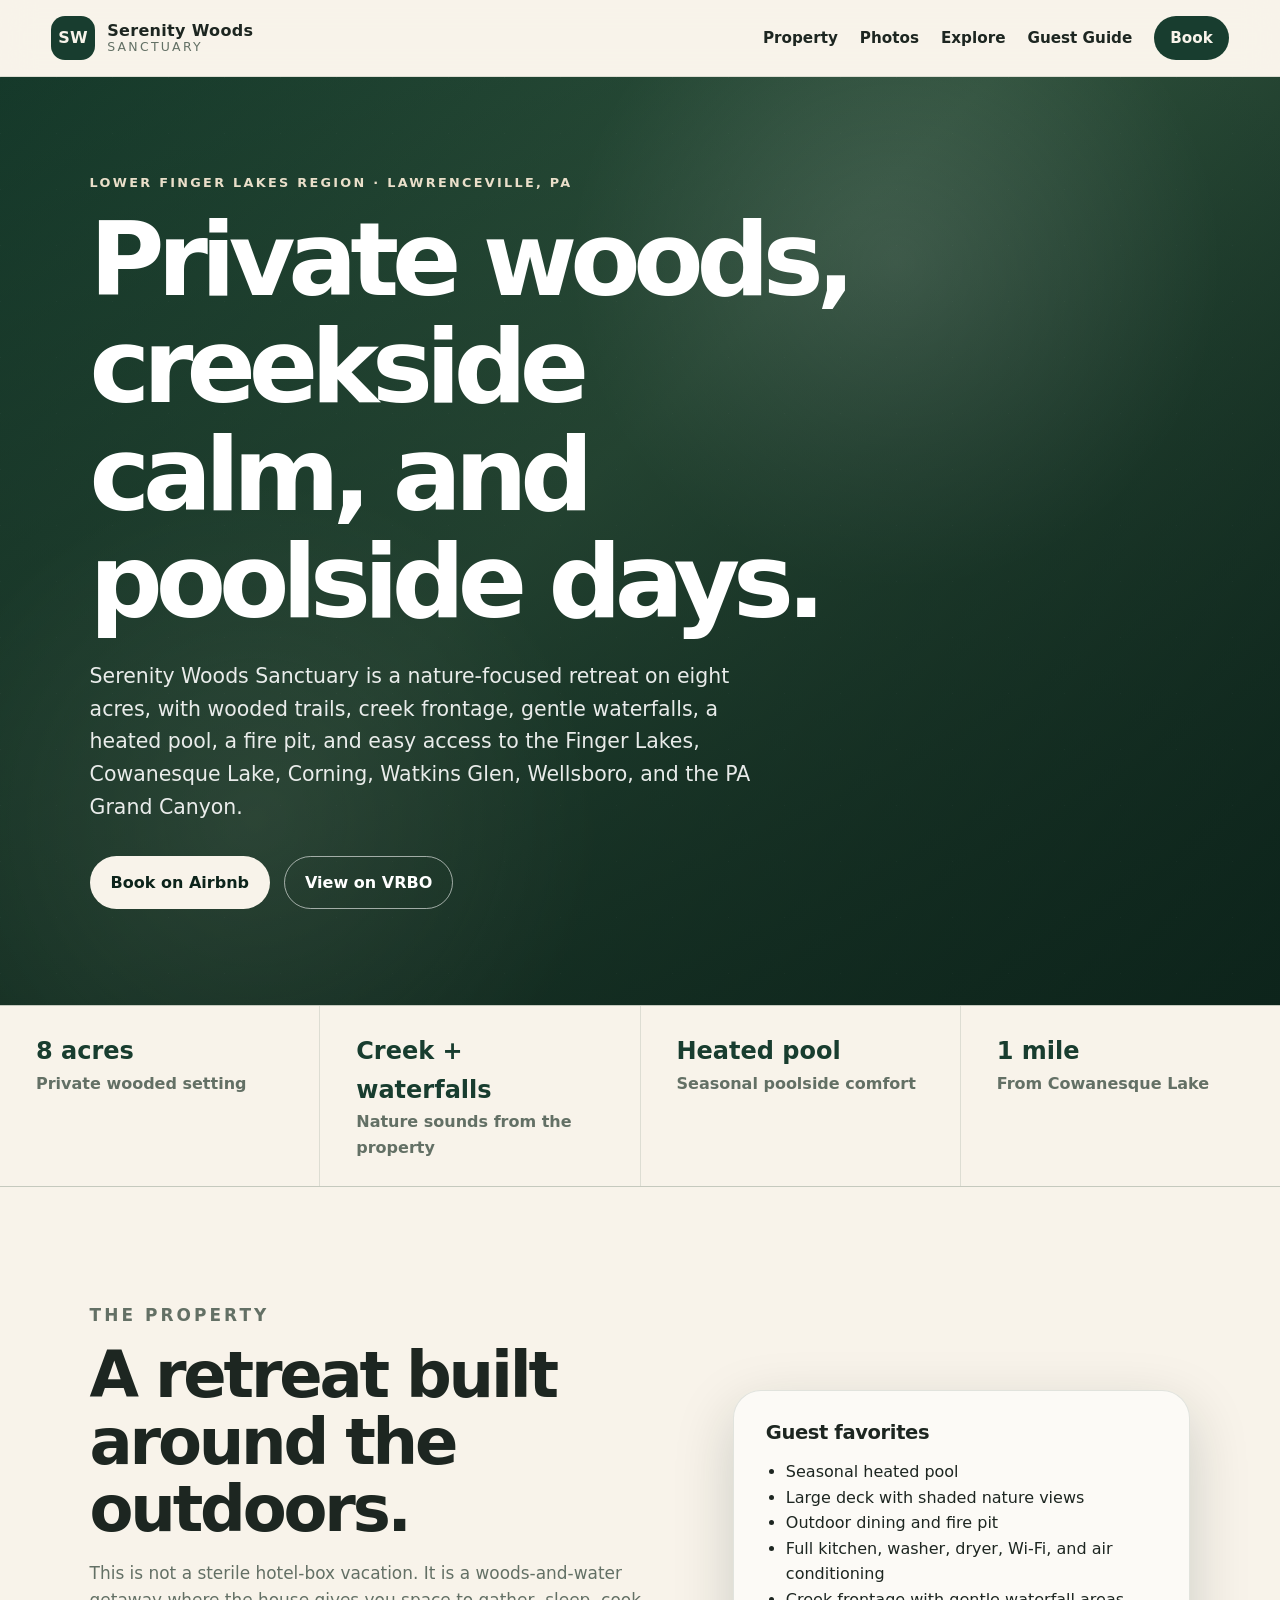
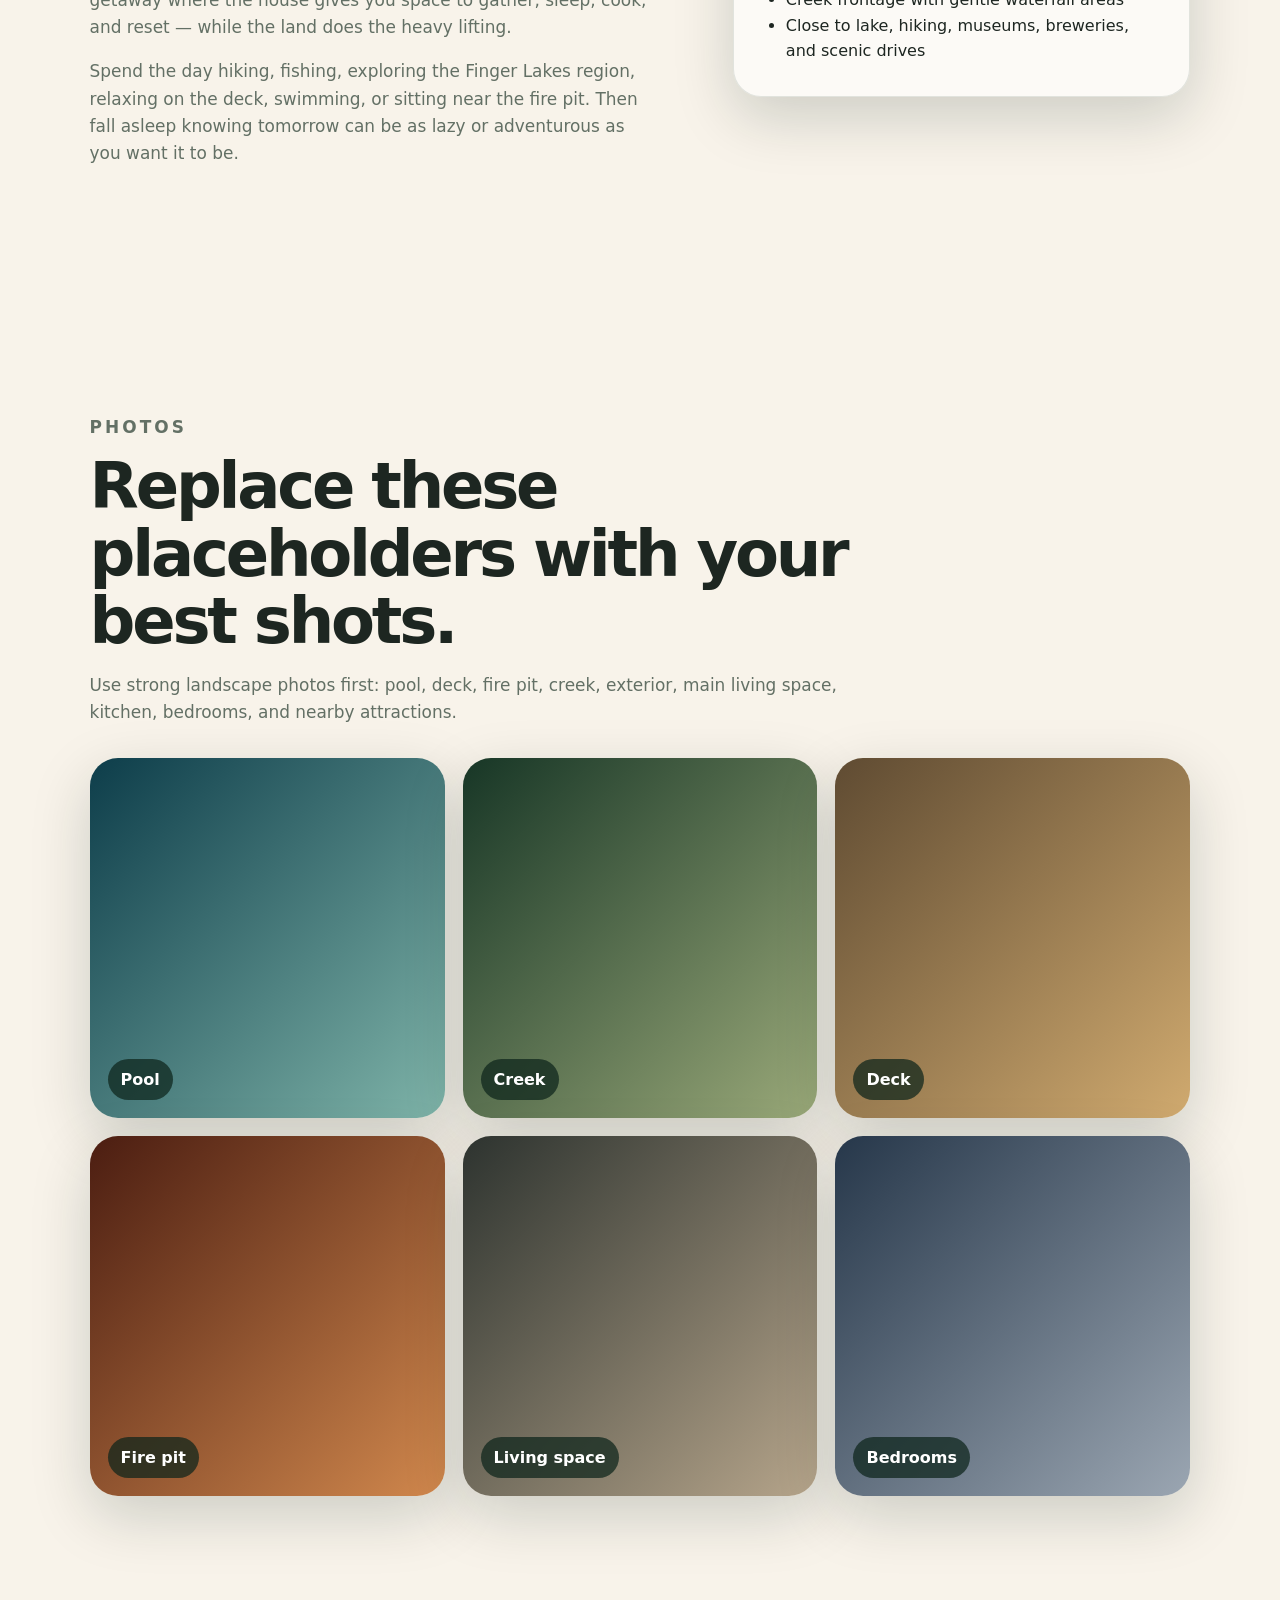
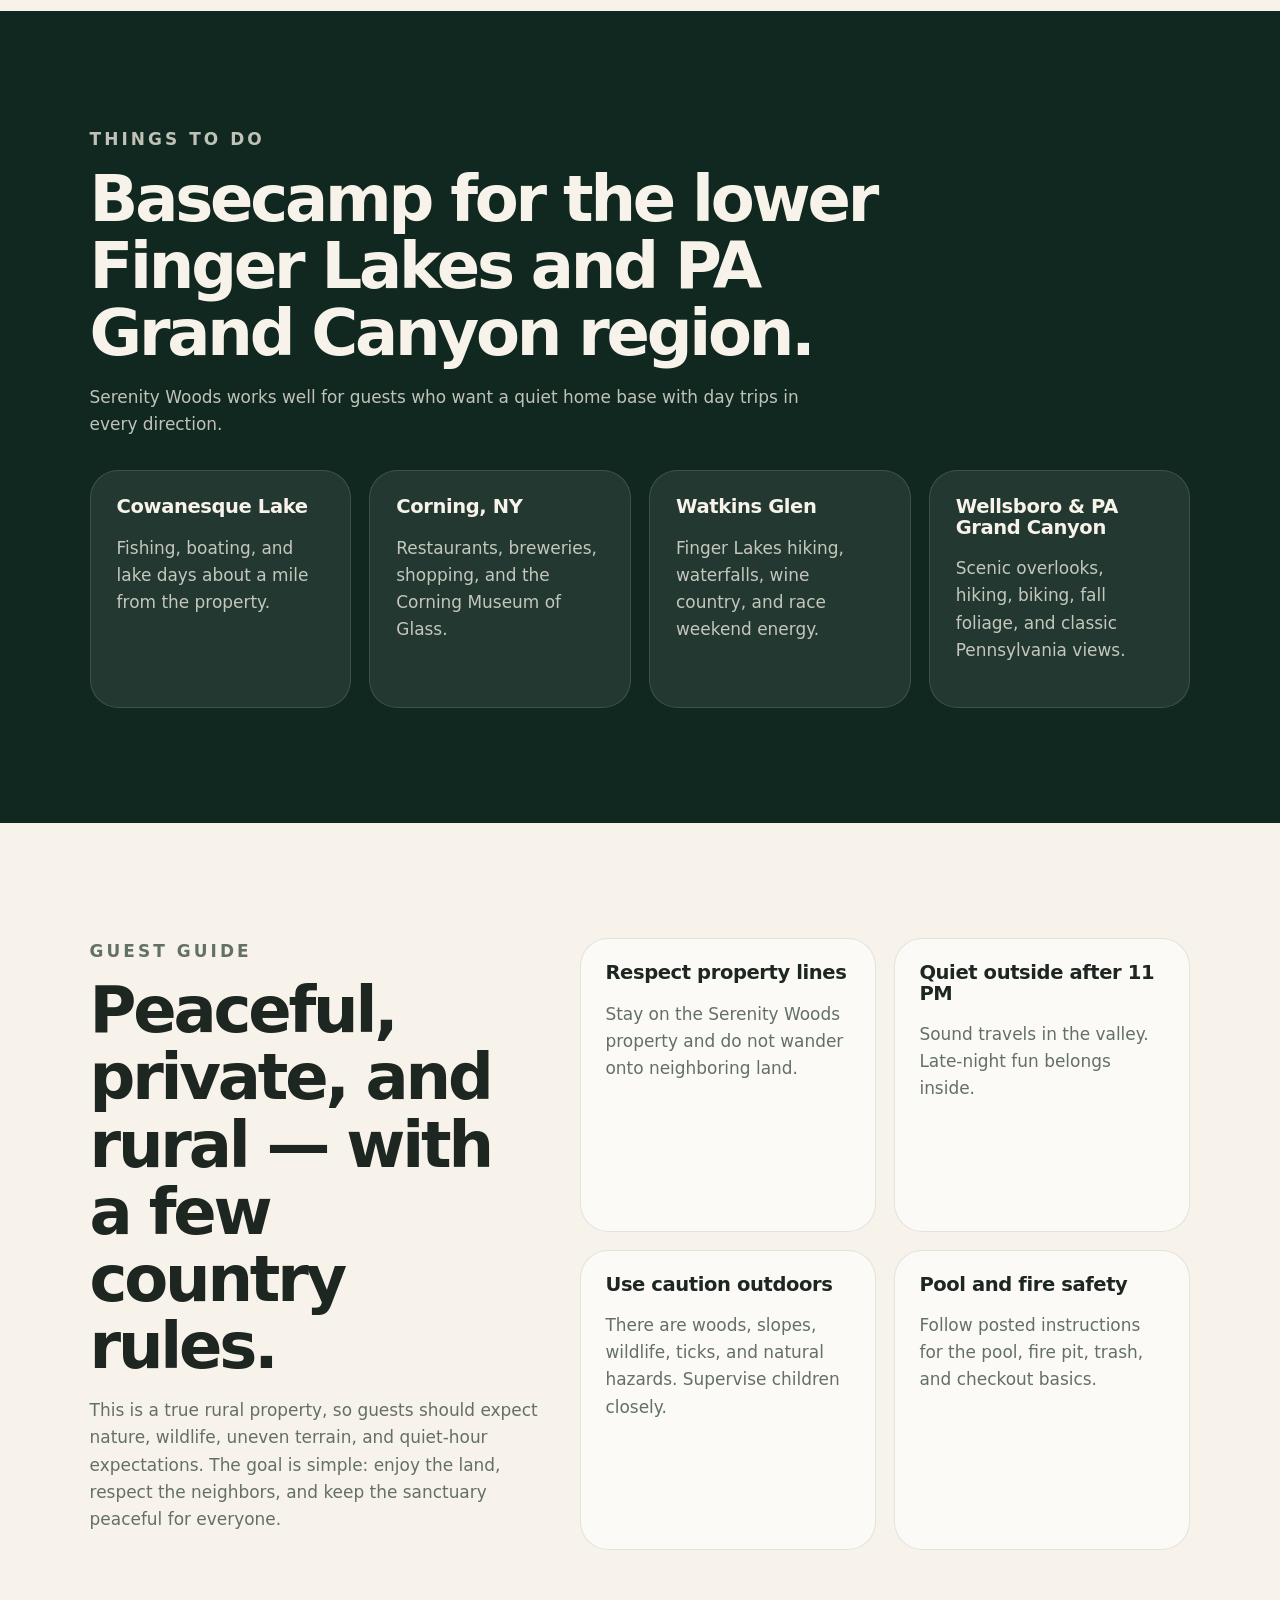
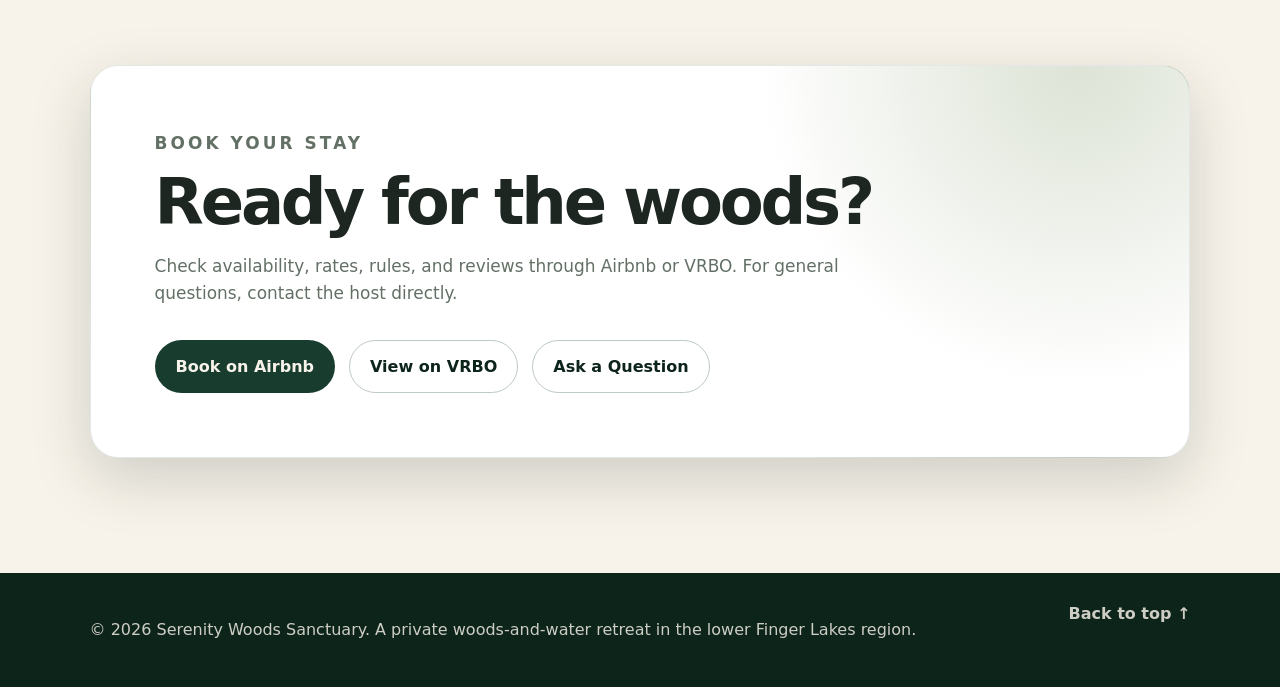
==== index.html @ 0b6da65a "Add files via upload" ====
<!doctype html>
<html lang="en">
<head>
  <meta charset="utf-8" />
  <meta name="viewport" content="width=device-width, initial-scale=1" />
  <title>Serenity Woods Sanctuary | Private Woods & Water Retreat</title>
  <meta name="description" content="A private woods-and-water vacation retreat near the lower Finger Lakes, Cowanesque Lake, Corning, Watkins Glen, Wellsboro, and the PA Grand Canyon." />
  <meta property="og:title" content="Serenity Woods Sanctuary" />
  <meta property="og:description" content="Private woods-and-water retreat near the lower Finger Lakes." />
  <meta property="og:type" content="website" />
  <meta property="og:url" content="https://stayserenitywoods.com/" />
  <link rel="canonical" href="https://stayserenitywoods.com/" />
  <link rel="stylesheet" href="styles.css" />
</head>
<body>
  <header class="site-header">
    <a class="brand" href="#home" aria-label="Serenity Woods Sanctuary home">
      <span class="brand-mark">SW</span>
      <span>
        <strong>Serenity Woods</strong>
        <small>Sanctuary</small>
      </span>
    </a>

    <button class="nav-toggle" aria-label="Open navigation" aria-expanded="false">☰</button>

    <nav class="site-nav" aria-label="Primary navigation">
      <a href="#property">Property</a>
      <a href="#photos">Photos</a>
      <a href="#explore">Explore</a>
      <a href="#guide">Guest Guide</a>
      <a class="nav-cta" href="#book">Book</a>
    </nav>
  </header>

  <main id="home">
    <section class="hero">
      <div class="hero-overlay"></div>
      <div class="hero-content">
        <p class="eyebrow">Lower Finger Lakes Region · Lawrenceville, PA</p>
        <h1>Private woods, creekside calm, and poolside days.</h1>
        <p class="hero-copy">
          Serenity Woods Sanctuary is a nature-focused retreat on eight acres, with wooded trails,
          creek frontage, gentle waterfalls, a heated pool, a fire pit, and easy access to the
          Finger Lakes, Cowanesque Lake, Corning, Watkins Glen, Wellsboro, and the PA Grand Canyon.
        </p>
        <div class="hero-actions">
          <a class="button primary" href="https://www.airbnb.com/h/serenitywoodssanctuary">Book on Airbnb</a>
          <a class="button secondary" href="https://www.vrbo.com/3928138">View on VRBO</a>
        </div>
      </div>
    </section>

    <section class="quick-facts" aria-label="Property highlights">
      <article>
        <strong>8 acres</strong>
        <span>Private wooded setting</span>
      </article>
      <article>
        <strong>Creek + waterfalls</strong>
        <span>Nature sounds from the property</span>
      </article>
      <article>
        <strong>Heated pool</strong>
        <span>Seasonal poolside comfort</span>
      </article>
      <article>
        <strong>1 mile</strong>
        <span>From Cowanesque Lake</span>
      </article>
    </section>

    <section id="property" class="section split">
      <div>
        <p class="eyebrow">The Property</p>
        <h2>A retreat built around the outdoors.</h2>
        <p>
          This is not a sterile hotel-box vacation. It is a woods-and-water getaway where the
          house gives you space to gather, sleep, cook, and reset — while the land does the heavy
          lifting.
        </p>
        <p>
          Spend the day hiking, fishing, exploring the Finger Lakes region, relaxing on the deck,
          swimming, or sitting near the fire pit. Then fall asleep knowing tomorrow can be as lazy
          or adventurous as you want it to be.
        </p>
      </div>
      <div class="feature-card">
        <h3>Guest favorites</h3>
        <ul>
          <li>Seasonal heated pool</li>
          <li>Large deck with shaded nature views</li>
          <li>Outdoor dining and fire pit</li>
          <li>Full kitchen, washer, dryer, Wi-Fi, and air conditioning</li>
          <li>Creek frontage with gentle waterfall areas</li>
          <li>Close to lake, hiking, museums, breweries, and scenic drives</li>
        </ul>
      </div>
    </section>

    <section id="photos" class="section">
      <div class="section-heading">
        <p class="eyebrow">Photos</p>
        <h2>Replace these placeholders with your best shots.</h2>
        <p>
          Use strong landscape photos first: pool, deck, fire pit, creek, exterior, main living
          space, kitchen, bedrooms, and nearby attractions.
        </p>
      </div>

      <div class="gallery">
        <figure class="photo-card photo-1"><figcaption>Pool</figcaption></figure>
        <figure class="photo-card photo-2"><figcaption>Creek</figcaption></figure>
        <figure class="photo-card photo-3"><figcaption>Deck</figcaption></figure>
        <figure class="photo-card photo-4"><figcaption>Fire pit</figcaption></figure>
        <figure class="photo-card photo-5"><figcaption>Living space</figcaption></figure>
        <figure class="photo-card photo-6"><figcaption>Bedrooms</figcaption></figure>
      </div>
    </section>

    <section id="explore" class="section explore">
      <div class="section-heading">
        <p class="eyebrow">Things To Do</p>
        <h2>Basecamp for the lower Finger Lakes and PA Grand Canyon region.</h2>
        <p>
          Serenity Woods works well for guests who want a quiet home base with day trips in every
          direction.
        </p>
      </div>

      <div class="cards">
        <article class="card">
          <h3>Cowanesque Lake</h3>
          <p>Fishing, boating, and lake days about a mile from the property.</p>
        </article>
        <article class="card">
          <h3>Corning, NY</h3>
          <p>Restaurants, breweries, shopping, and the Corning Museum of Glass.</p>
        </article>
        <article class="card">
          <h3>Watkins Glen</h3>
          <p>Finger Lakes hiking, waterfalls, wine country, and race weekend energy.</p>
        </article>
        <article class="card">
          <h3>Wellsboro & PA Grand Canyon</h3>
          <p>Scenic overlooks, hiking, biking, fall foliage, and classic Pennsylvania views.</p>
        </article>
      </div>
    </section>

    <section id="guide" class="section guide">
      <div>
        <p class="eyebrow">Guest Guide</p>
        <h2>Peaceful, private, and rural — with a few country rules.</h2>
        <p>
          This is a true rural property, so guests should expect nature, wildlife, uneven terrain,
          and quiet-hour expectations. The goal is simple: enjoy the land, respect the neighbors,
          and keep the sanctuary peaceful for everyone.
        </p>
      </div>

      <div class="guide-grid">
        <article>
          <h3>Respect property lines</h3>
          <p>Stay on the Serenity Woods property and do not wander onto neighboring land.</p>
        </article>
        <article>
          <h3>Quiet outside after 11 PM</h3>
          <p>Sound travels in the valley. Late-night fun belongs inside.</p>
        </article>
        <article>
          <h3>Use caution outdoors</h3>
          <p>There are woods, slopes, wildlife, ticks, and natural hazards. Supervise children closely.</p>
        </article>
        <article>
          <h3>Pool and fire safety</h3>
          <p>Follow posted instructions for the pool, fire pit, trash, and checkout basics.</p>
        </article>
      </div>
    </section>

    <section id="book" class="section booking">
      <div class="booking-card">
        <p class="eyebrow">Book Your Stay</p>
        <h2>Ready for the woods?</h2>
        <p>
          Check availability, rates, rules, and reviews through Airbnb or VRBO. For general questions,
          contact the host directly.
        </p>
        <div class="hero-actions">
          <a class="button primary" href="https://www.airbnb.com/h/serenitywoodssanctuary">Book on Airbnb</a>
          <a class="button secondary" href="https://www.vrbo.com/3928138">View on VRBO</a>
          <a class="button ghost" href="mailto:nathanfisher47@gmail.com">Ask a Question</a>
        </div>
      </div>
    </section>
  </main>

  <footer class="site-footer">
    <p>© <span id="year"></span> Serenity Woods Sanctuary. A private woods-and-water retreat in the lower Finger Lakes region.</p>
    <a href="#home">Back to top ↑</a>
  </footer>

  <script src="script.js"></script>
</body>
</html>
---- styles.css ----
:root {
  --forest: #183d2f;
  --forest-dark: #0d241b;
  --moss: #6f8a52;
  --cream: #f8f3ea;
  --sand: #eadfca;
  --ink: #1d2621;
  --muted: #637065;
  --white: #ffffff;
  --shadow: 0 20px 60px rgba(13, 36, 27, .18);
  --radius: 28px;
}

* { box-sizing: border-box; }

html { scroll-behavior: smooth; }

body {
  margin: 0;
  font-family: ui-sans-serif, system-ui, -apple-system, BlinkMacSystemFont, "Segoe UI", sans-serif;
  color: var(--ink);
  background: var(--cream);
  line-height: 1.6;
}

a { color: inherit; }

.site-header {
  position: sticky;
  top: 0;
  z-index: 20;
  display: flex;
  align-items: center;
  justify-content: space-between;
  gap: 24px;
  padding: 16px clamp(18px, 4vw, 56px);
  background: rgba(248, 243, 234, .92);
  backdrop-filter: blur(16px);
  border-bottom: 1px solid rgba(24, 61, 47, .12);
}

.brand {
  display: inline-flex;
  align-items: center;
  gap: 12px;
  text-decoration: none;
  letter-spacing: .02em;
}

.brand-mark {
  display: grid;
  place-items: center;
  width: 44px;
  height: 44px;
  border-radius: 14px;
  color: var(--cream);
  background: var(--forest);
  font-weight: 800;
}

.brand strong,
.brand small { display: block; line-height: 1.05; }

.brand small {
  color: var(--muted);
  font-size: .78rem;
  text-transform: uppercase;
  letter-spacing: .18em;
}

.site-nav {
  display: flex;
  align-items: center;
  gap: 22px;
  font-weight: 700;
  font-size: .95rem;
}

.site-nav a {
  text-decoration: none;
}

.nav-cta {
  padding: 10px 16px;
  color: var(--cream);
  background: var(--forest);
  border-radius: 999px;
}

.nav-toggle {
  display: none;
  background: none;
  border: none;
  font-size: 1.6rem;
}

.hero {
  position: relative;
  min-height: 720px;
  display: grid;
  align-items: center;
  padding: 96px clamp(20px, 7vw, 100px);
  color: var(--white);
  overflow: hidden;
  background:
    linear-gradient(rgba(13,36,27,.25), rgba(13,36,27,.75)),
    radial-gradient(circle at 70% 20%, rgba(255,255,255,.18), transparent 28%),
    linear-gradient(135deg, #18402f, #365c43 45%, #0d241b);
}

.hero::before {
  content: "";
  position: absolute;
  inset: 0;
  opacity: .36;
  background-image:
    linear-gradient(120deg, rgba(255,255,255,.08) 0 1px, transparent 1px 100%),
    radial-gradient(circle at 20% 80%, rgba(234,223,202,.22), transparent 28%);
  background-size: 56px 56px, auto;
}

.hero-content {
  position: relative;
  z-index: 2;
  width: min(760px, 100%);
}

.eyebrow {
  margin: 0 0 12px;
  color: var(--moss);
  font-weight: 800;
  text-transform: uppercase;
  letter-spacing: .18em;
  font-size: .8rem;
}

.hero .eyebrow { color: var(--sand); }

h1, h2, h3 {
  margin: 0;
  line-height: 1.05;
}

h1 {
  font-size: clamp(3.1rem, 8vw, 6.7rem);
  letter-spacing: -.07em;
}

h2 {
  font-size: clamp(2.2rem, 5vw, 4rem);
  letter-spacing: -.05em;
}

h3 {
  font-size: 1.22rem;
  letter-spacing: -.02em;
}

.hero-copy {
  max-width: 670px;
  margin: 24px 0 0;
  font-size: clamp(1.05rem, 2vw, 1.28rem);
  color: rgba(255,255,255,.9);
}

.hero-actions {
  display: flex;
  flex-wrap: wrap;
  gap: 14px;
  margin-top: 32px;
}

.button {
  display: inline-flex;
  justify-content: center;
  align-items: center;
  min-height: 48px;
  padding: 13px 20px;
  border-radius: 999px;
  text-decoration: none;
  font-weight: 800;
  border: 1px solid transparent;
}

.primary {
  background: var(--cream);
  color: var(--forest-dark);
}

.secondary {
  background: transparent;
  color: var(--white);
  border-color: rgba(255,255,255,.58);
}

.ghost {
  color: var(--forest-dark);
  background: transparent;
  border-color: rgba(24,61,47,.28);
}

.quick-facts {
  display: grid;
  grid-template-columns: repeat(4, 1fr);
  gap: 1px;
  background: rgba(24,61,47,.12);
  border-block: 1px solid rgba(24,61,47,.12);
}

.quick-facts article {
  padding: 26px clamp(18px, 3vw, 36px);
  background: var(--cream);
}

.quick-facts strong {
  display: block;
  font-size: 1.5rem;
  color: var(--forest);
}

.quick-facts span {
  color: var(--muted);
  font-weight: 650;
}

.section {
  padding: clamp(72px, 9vw, 128px) clamp(20px, 7vw, 100px);
}

.split {
  display: grid;
  grid-template-columns: 1.1fr .9fr;
  gap: clamp(32px, 7vw, 84px);
  align-items: center;
}

.section p {
  max-width: 760px;
  color: var(--muted);
  font-size: 1.06rem;
}

.feature-card,
.card,
.guide-grid article,
.booking-card {
  border: 1px solid rgba(24,61,47,.12);
  border-radius: var(--radius);
  background: rgba(255,255,255,.58);
  box-shadow: var(--shadow);
}

.feature-card {
  padding: 32px;
}

.feature-card ul {
  padding-left: 20px;
  margin-bottom: 0;
}

.section-heading {
  max-width: 850px;
  margin-bottom: 32px;
}

.gallery {
  display: grid;
  grid-template-columns: repeat(3, 1fr);
  gap: 18px;
}

.photo-card {
  min-height: 260px;
  margin: 0;
  display: flex;
  align-items: flex-end;
  padding: 18px;
  border-radius: var(--radius);
  overflow: hidden;
  color: var(--white);
  background: linear-gradient(135deg, #244c38, #6f8a52);
  box-shadow: var(--shadow);
}

.photo-card:nth-child(1),
.photo-card:nth-child(4) { min-height: 360px; }

.photo-card figcaption {
  padding: 8px 13px;
  border-radius: 999px;
  background: rgba(13,36,27,.72);
  font-weight: 800;
}

.photo-1 { background: linear-gradient(135deg, #0d3d4a, #7fb4a9); }
.photo-2 { background: linear-gradient(135deg, #173626, #9aa979); }
.photo-3 { background: linear-gradient(135deg, #5f4b32, #d0aa6f); }
.photo-4 { background: linear-gradient(135deg, #4b1d11, #d1884d); }
.photo-5 { background: linear-gradient(135deg, #2d332f, #b6a58b); }
.photo-6 { background: linear-gradient(135deg, #26374a, #9ba6b2); }

.explore {
  background: #10281f;
  color: var(--cream);
}

.explore .section-heading p,
.explore .card p {
  color: rgba(248,243,234,.76);
}

.explore .eyebrow { color: var(--sand); }

.cards {
  display: grid;
  grid-template-columns: repeat(4, 1fr);
  gap: 18px;
}

.card {
  padding: 26px;
  background: rgba(255,255,255,.08);
  border-color: rgba(255,255,255,.12);
  box-shadow: none;
}

.guide {
  display: grid;
  grid-template-columns: .85fr 1.15fr;
  gap: 40px;
}

.guide-grid {
  display: grid;
  grid-template-columns: repeat(2, 1fr);
  gap: 18px;
}

.guide-grid article {
  padding: 24px;
  box-shadow: none;
}

.booking {
  padding-top: 0;
}

.booking-card {
  padding: clamp(32px, 6vw, 64px);
  background:
    radial-gradient(circle at 90% 0%, rgba(111,138,82,.24), transparent 30%),
    var(--white);
}

.booking-card .primary {
  background: var(--forest);
  color: var(--cream);
}

.booking-card .secondary {
  color: var(--forest-dark);
  border-color: rgba(24,61,47,.28);
}

.site-footer {
  display: flex;
  justify-content: space-between;
  gap: 20px;
  padding: 28px clamp(20px, 7vw, 100px);
  background: var(--forest-dark);
  color: rgba(248,243,234,.82);
}

.site-footer a { text-decoration: none; font-weight: 800; }

@media (max-width: 900px) {
  .nav-toggle { display: block; }

  .site-nav {
    display: none;
    position: absolute;
    left: 18px;
    right: 18px;
    top: 76px;
    padding: 18px;
    flex-direction: column;
    align-items: stretch;
    background: var(--cream);
    border: 1px solid rgba(24,61,47,.12);
    border-radius: 20px;
    box-shadow: var(--shadow);
  }

  .site-nav.open { display: flex; }

  .quick-facts,
  .gallery,
  .cards,
  .split,
  .guide,
  .guide-grid {
    grid-template-columns: 1fr;
  }

  .hero { min-height: 650px; }

  .site-footer {
    flex-direction: column;
  }
}
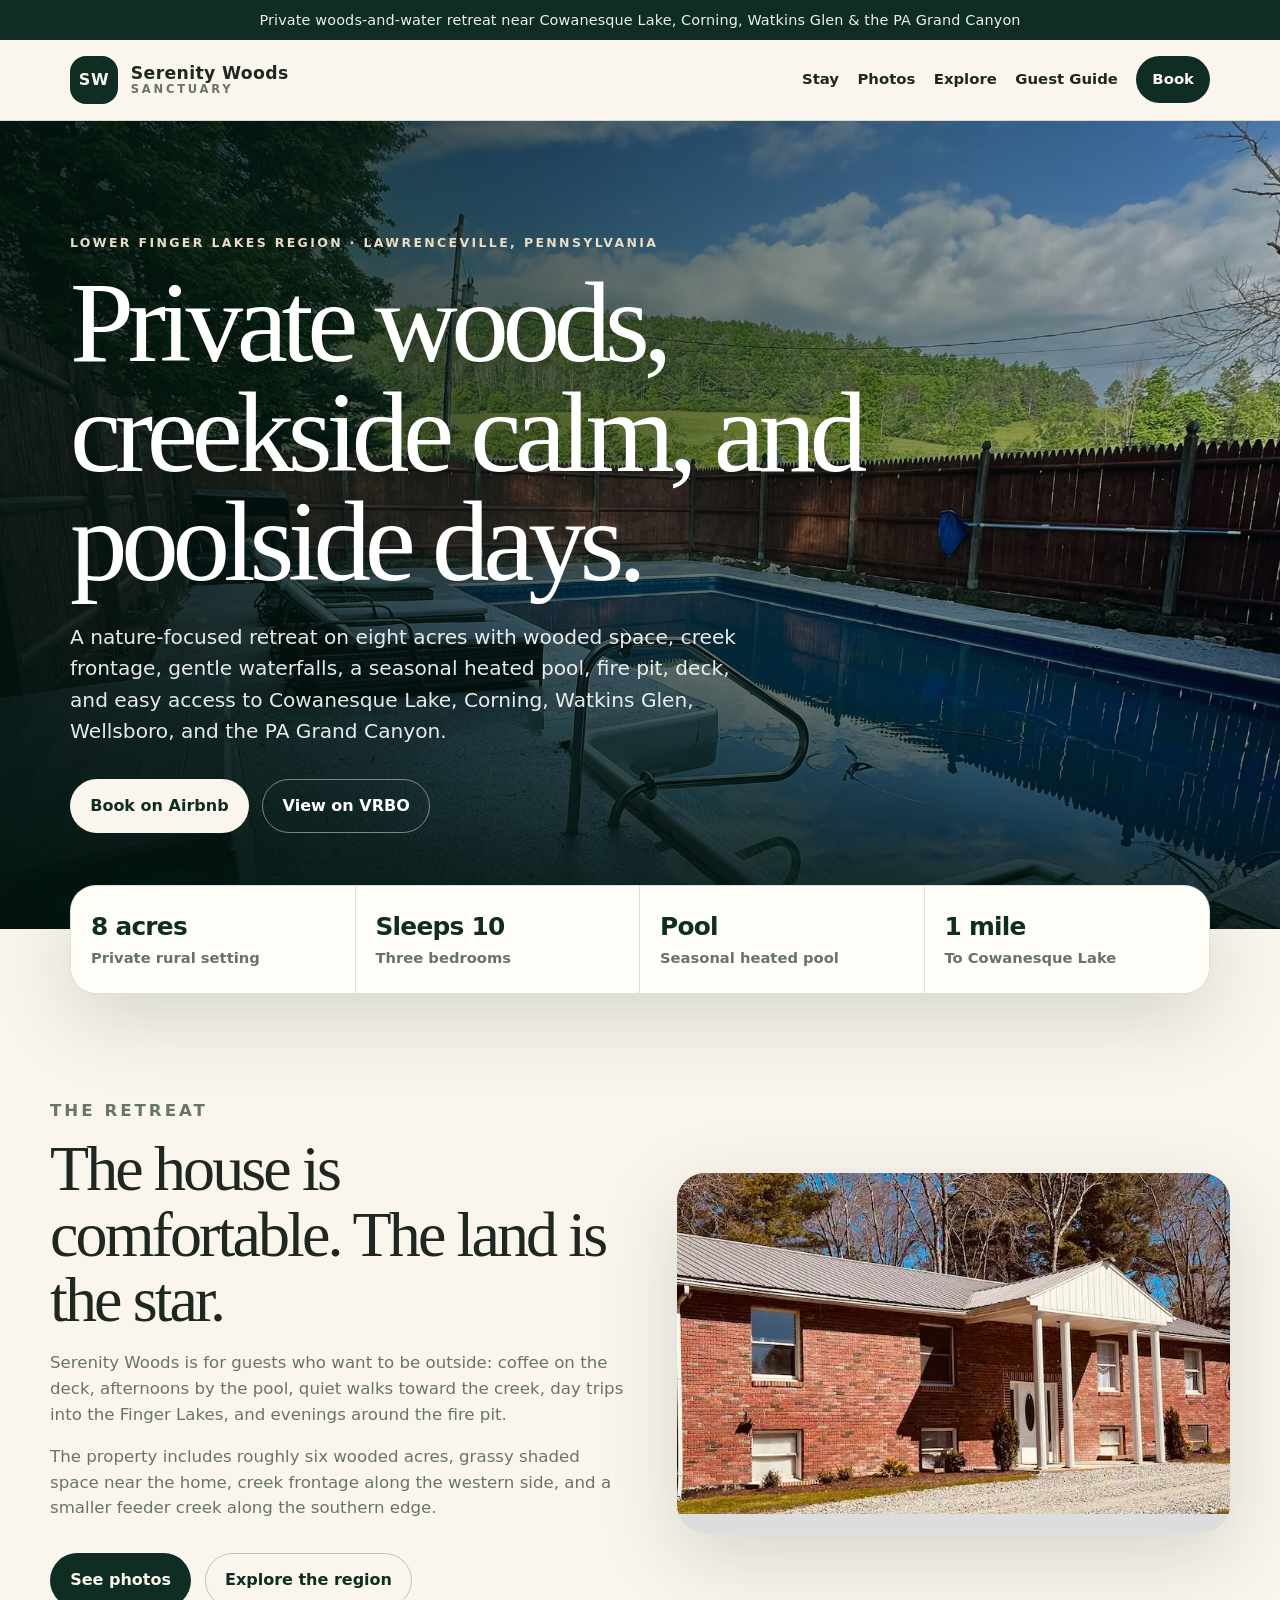
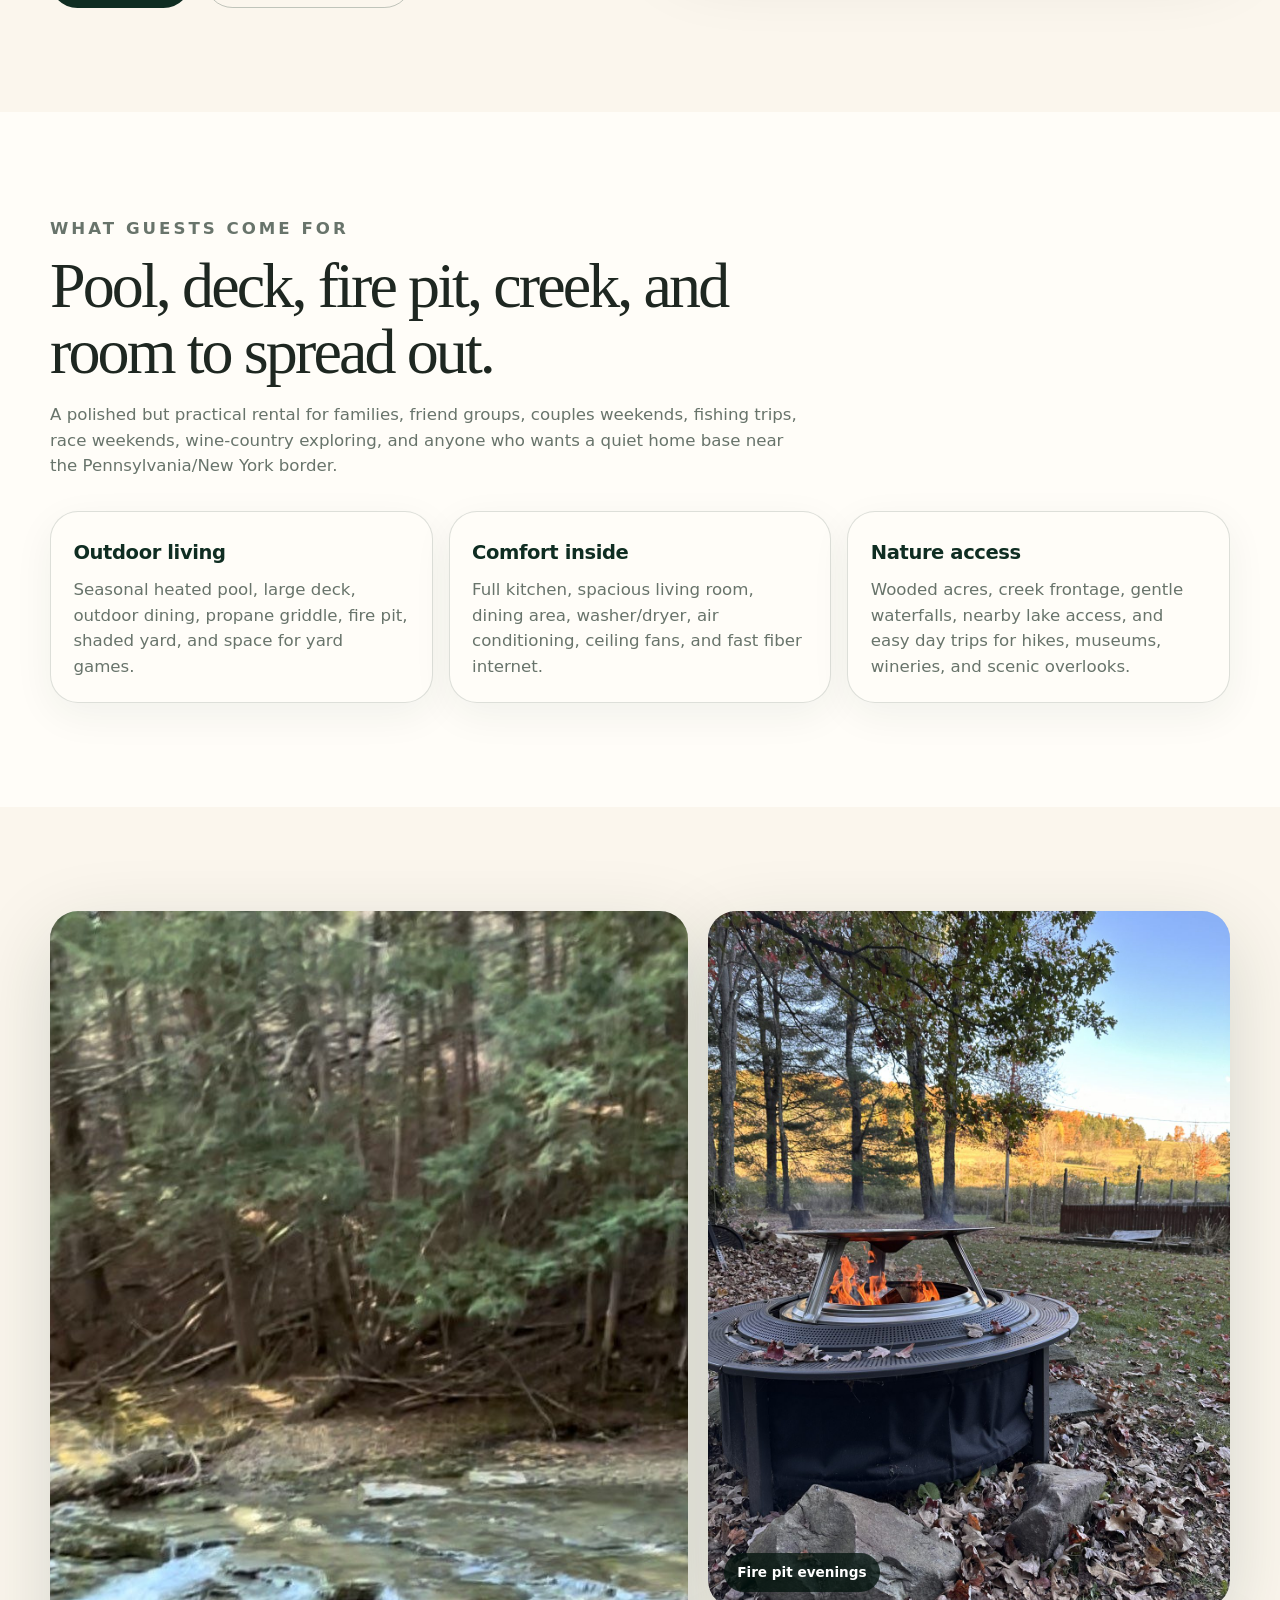
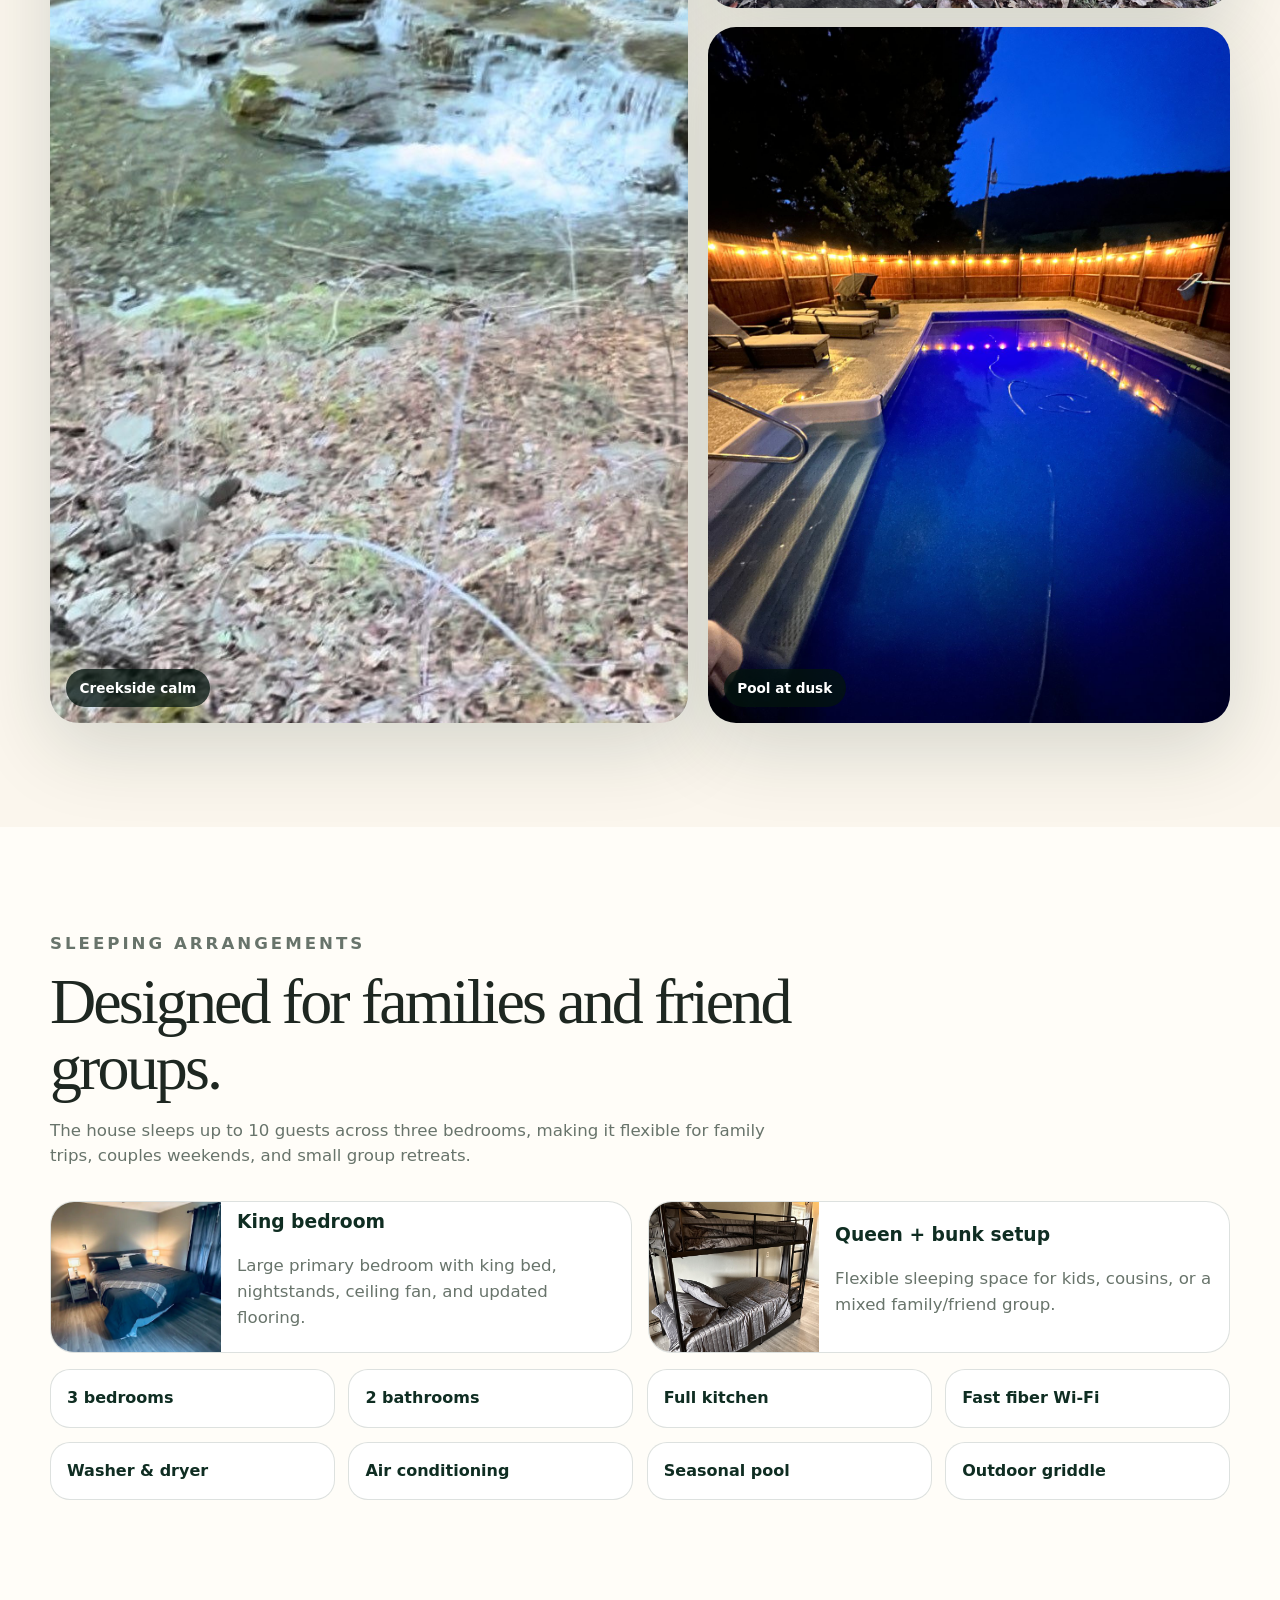
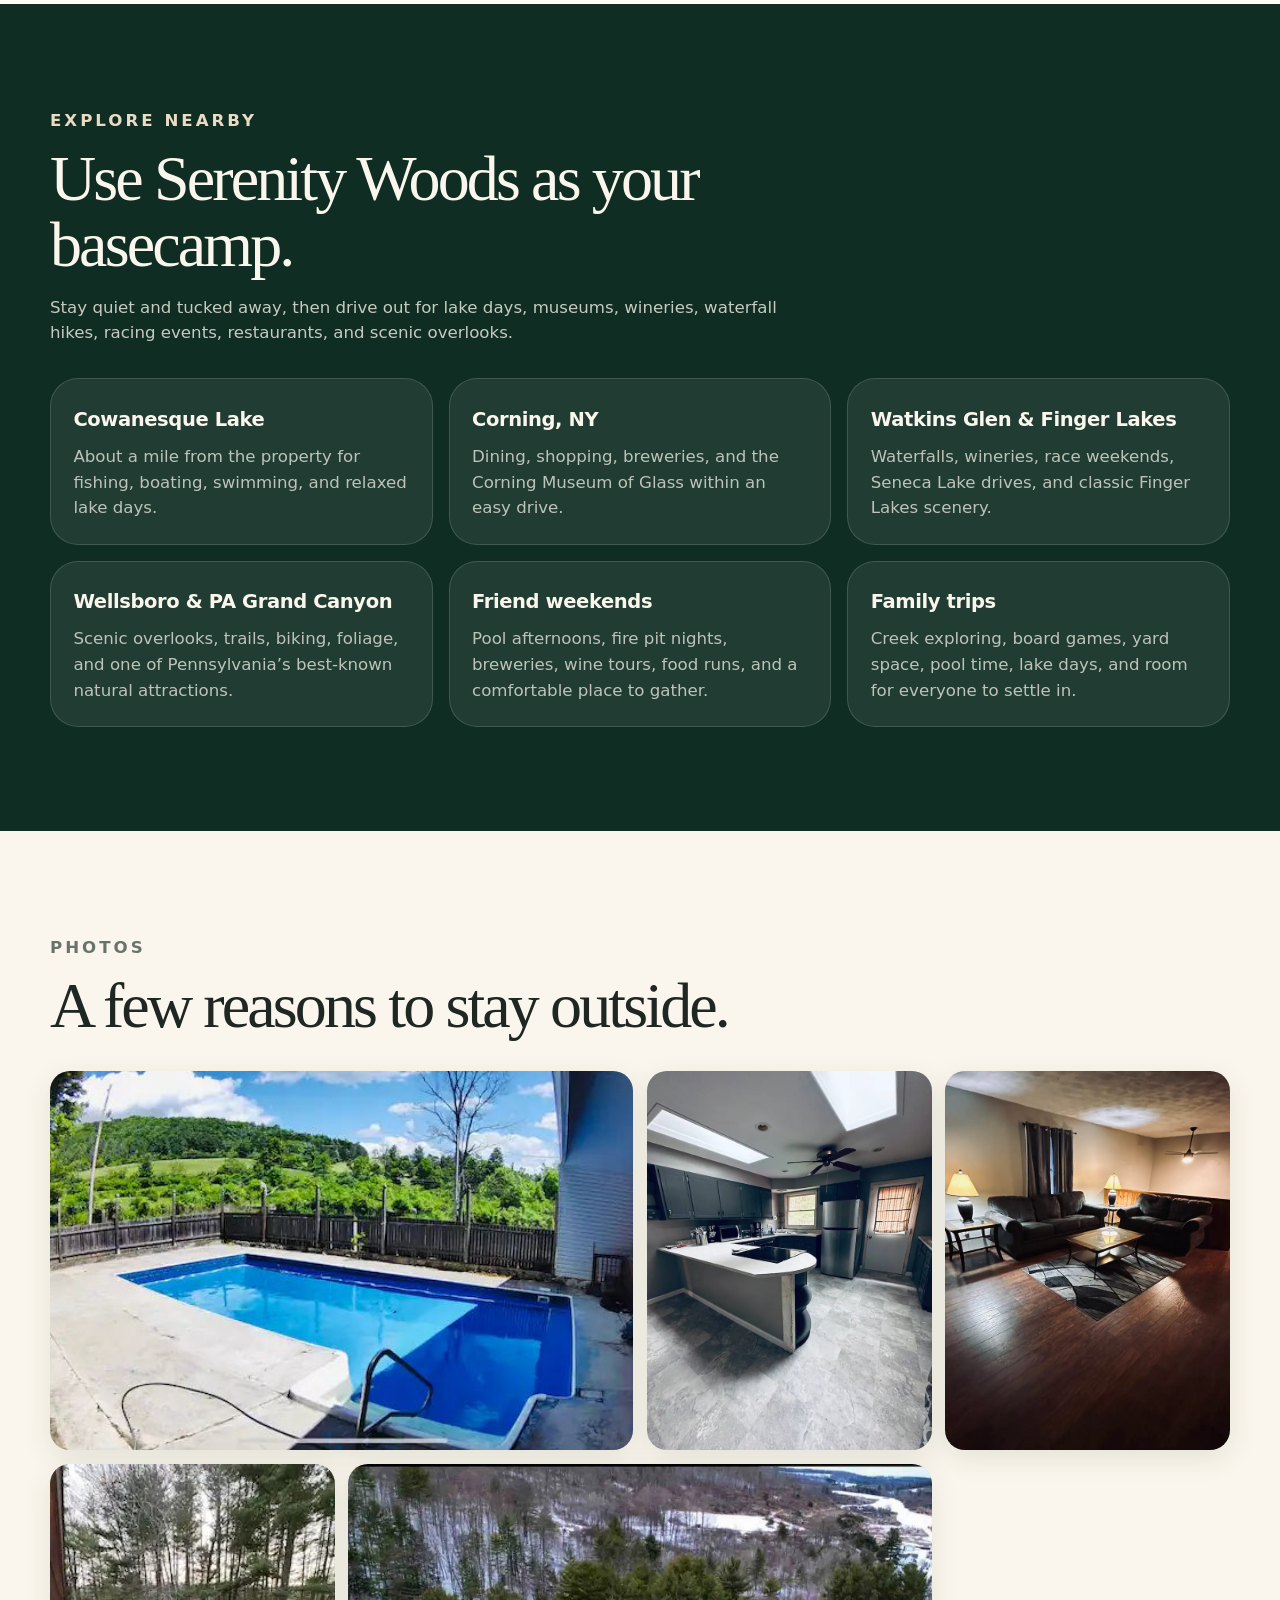
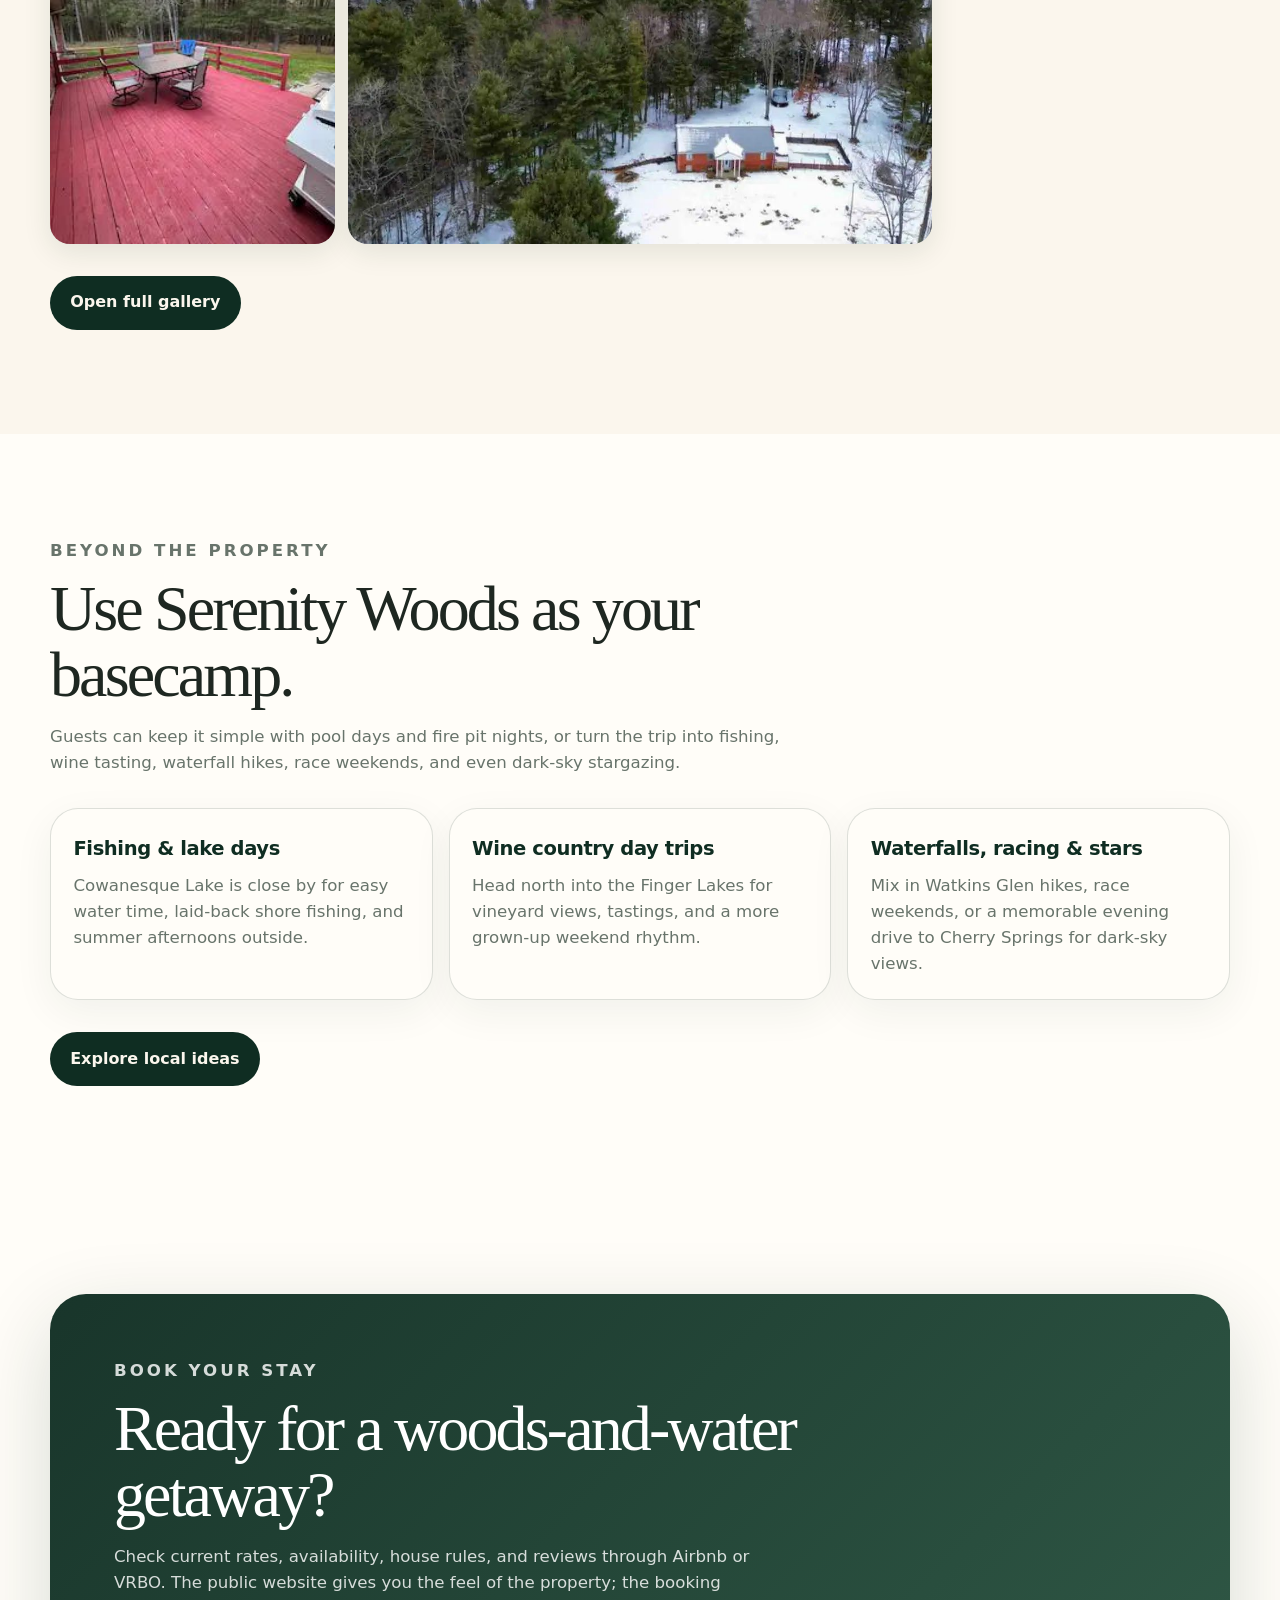
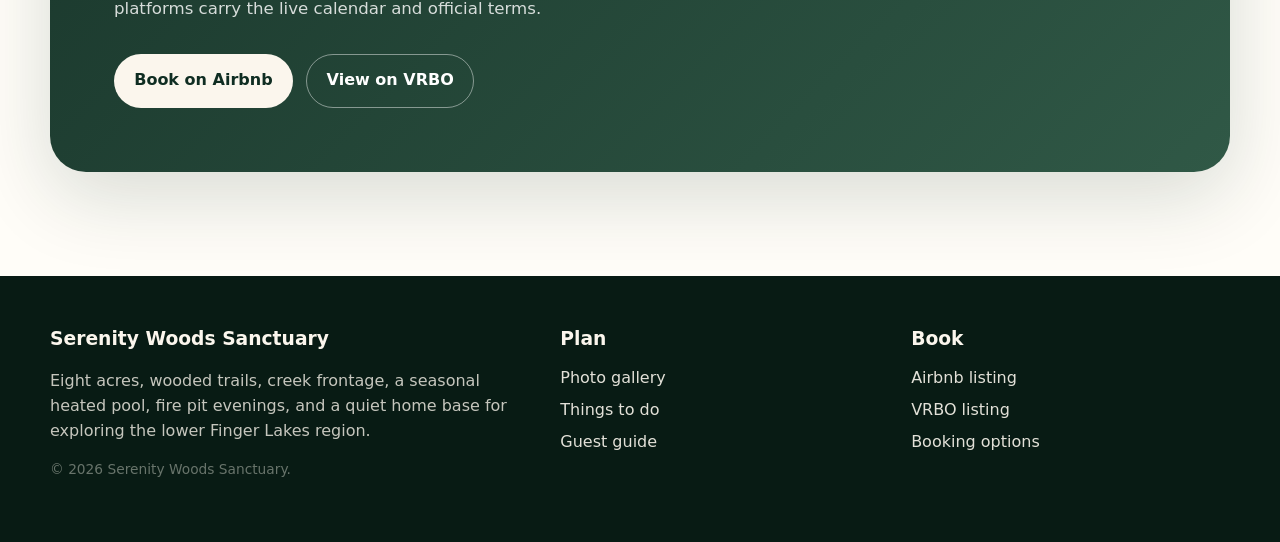
==== commit 0316a308: "Add files via upload" ====
--- a/index.html
+++ b/index.html
@@ -1,206 +1,30 @@
-<!doctype html>
-<html lang="en">
-<head>
-  <meta charset="utf-8" />
-  <meta name="viewport" content="width=device-width, initial-scale=1" />
-  <title>Serenity Woods Sanctuary | Private Woods & Water Retreat</title>
-  <meta name="description" content="A private woods-and-water vacation retreat near the lower Finger Lakes, Cowanesque Lake, Corning, Watkins Glen, Wellsboro, and the PA Grand Canyon." />
-  <meta property="og:title" content="Serenity Woods Sanctuary" />
-  <meta property="og:description" content="Private woods-and-water retreat near the lower Finger Lakes." />
-  <meta property="og:type" content="website" />
-  <meta property="og:url" content="https://stayserenitywoods.com/" />
-  <link rel="canonical" href="https://stayserenitywoods.com/" />
-  <link rel="stylesheet" href="styles.css" />
-</head>
-<body>
-  <header class="site-header">
-    <a class="brand" href="#home" aria-label="Serenity Woods Sanctuary home">
-      <span class="brand-mark">SW</span>
-      <span>
-        <strong>Serenity Woods</strong>
-        <small>Sanctuary</small>
-      </span>
-    </a>
-
-    <button class="nav-toggle" aria-label="Open navigation" aria-expanded="false">☰</button>
-
-    <nav class="site-nav" aria-label="Primary navigation">
-      <a href="#property">Property</a>
-      <a href="#photos">Photos</a>
-      <a href="#explore">Explore</a>
-      <a href="#guide">Guest Guide</a>
-      <a class="nav-cta" href="#book">Book</a>
-    </nav>
-  </header>
-
-  <main id="home">
-    <section class="hero">
-      <div class="hero-overlay"></div>
-      <div class="hero-content">
-        <p class="eyebrow">Lower Finger Lakes Region · Lawrenceville, PA</p>
-        <h1>Private woods, creekside calm, and poolside days.</h1>
-        <p class="hero-copy">
-          Serenity Woods Sanctuary is a nature-focused retreat on eight acres, with wooded trails,
-          creek frontage, gentle waterfalls, a heated pool, a fire pit, and easy access to the
-          Finger Lakes, Cowanesque Lake, Corning, Watkins Glen, Wellsboro, and the PA Grand Canyon.
-        </p>
-        <div class="hero-actions">
-          <a class="button primary" href="https://www.airbnb.com/h/serenitywoodssanctuary">Book on Airbnb</a>
-          <a class="button secondary" href="https://www.vrbo.com/3928138">View on VRBO</a>
-        </div>
-      </div>
-    </section>
-
-    <section class="quick-facts" aria-label="Property highlights">
-      <article>
-        <strong>8 acres</strong>
-        <span>Private wooded setting</span>
-      </article>
-      <article>
-        <strong>Creek + waterfalls</strong>
-        <span>Nature sounds from the property</span>
-      </article>
-      <article>
-        <strong>Heated pool</strong>
-        <span>Seasonal poolside comfort</span>
-      </article>
-      <article>
-        <strong>1 mile</strong>
-        <span>From Cowanesque Lake</span>
-      </article>
-    </section>
-
-    <section id="property" class="section split">
-      <div>
-        <p class="eyebrow">The Property</p>
-        <h2>A retreat built around the outdoors.</h2>
-        <p>
-          This is not a sterile hotel-box vacation. It is a woods-and-water getaway where the
-          house gives you space to gather, sleep, cook, and reset — while the land does the heavy
-          lifting.
-        </p>
-        <p>
-          Spend the day hiking, fishing, exploring the Finger Lakes region, relaxing on the deck,
-          swimming, or sitting near the fire pit. Then fall asleep knowing tomorrow can be as lazy
-          or adventurous as you want it to be.
-        </p>
-      </div>
-      <div class="feature-card">
-        <h3>Guest favorites</h3>
-        <ul>
-          <li>Seasonal heated pool</li>
-          <li>Large deck with shaded nature views</li>
-          <li>Outdoor dining and fire pit</li>
-          <li>Full kitchen, washer, dryer, Wi-Fi, and air conditioning</li>
-          <li>Creek frontage with gentle waterfall areas</li>
-          <li>Close to lake, hiking, museums, breweries, and scenic drives</li>
-        </ul>
-      </div>
-    </section>
-
-    <section id="photos" class="section">
-      <div class="section-heading">
-        <p class="eyebrow">Photos</p>
-        <h2>Replace these placeholders with your best shots.</h2>
-        <p>
-          Use strong landscape photos first: pool, deck, fire pit, creek, exterior, main living
-          space, kitchen, bedrooms, and nearby attractions.
-        </p>
-      </div>
-
-      <div class="gallery">
-        <figure class="photo-card photo-1"><figcaption>Pool</figcaption></figure>
-        <figure class="photo-card photo-2"><figcaption>Creek</figcaption></figure>
-        <figure class="photo-card photo-3"><figcaption>Deck</figcaption></figure>
-        <figure class="photo-card photo-4"><figcaption>Fire pit</figcaption></figure>
-        <figure class="photo-card photo-5"><figcaption>Living space</figcaption></figure>
-        <figure class="photo-card photo-6"><figcaption>Bedrooms</figcaption></figure>
-      </div>
-    </section>
-
-    <section id="explore" class="section explore">
-      <div class="section-heading">
-        <p class="eyebrow">Things To Do</p>
-        <h2>Basecamp for the lower Finger Lakes and PA Grand Canyon region.</h2>
-        <p>
-          Serenity Woods works well for guests who want a quiet home base with day trips in every
-          direction.
-        </p>
-      </div>
-
-      <div class="cards">
-        <article class="card">
-          <h3>Cowanesque Lake</h3>
-          <p>Fishing, boating, and lake days about a mile from the property.</p>
-        </article>
-        <article class="card">
-          <h3>Corning, NY</h3>
-          <p>Restaurants, breweries, shopping, and the Corning Museum of Glass.</p>
-        </article>
-        <article class="card">
-          <h3>Watkins Glen</h3>
-          <p>Finger Lakes hiking, waterfalls, wine country, and race weekend energy.</p>
-        </article>
-        <article class="card">
-          <h3>Wellsboro & PA Grand Canyon</h3>
-          <p>Scenic overlooks, hiking, biking, fall foliage, and classic Pennsylvania views.</p>
-        </article>
-      </div>
-    </section>
-
-    <section id="guide" class="section guide">
-      <div>
-        <p class="eyebrow">Guest Guide</p>
-        <h2>Peaceful, private, and rural — with a few country rules.</h2>
-        <p>
-          This is a true rural property, so guests should expect nature, wildlife, uneven terrain,
-          and quiet-hour expectations. The goal is simple: enjoy the land, respect the neighbors,
-          and keep the sanctuary peaceful for everyone.
-        </p>
-      </div>
-
-      <div class="guide-grid">
-        <article>
-          <h3>Respect property lines</h3>
-          <p>Stay on the Serenity Woods property and do not wander onto neighboring land.</p>
-        </article>
-        <article>
-          <h3>Quiet outside after 11 PM</h3>
-          <p>Sound travels in the valley. Late-night fun belongs inside.</p>
-        </article>
-        <article>
-          <h3>Use caution outdoors</h3>
-          <p>There are woods, slopes, wildlife, ticks, and natural hazards. Supervise children closely.</p>
-        </article>
-        <article>
-          <h3>Pool and fire safety</h3>
-          <p>Follow posted instructions for the pool, fire pit, trash, and checkout basics.</p>
-        </article>
-      </div>
-    </section>
-
-    <section id="book" class="section booking">
-      <div class="booking-card">
-        <p class="eyebrow">Book Your Stay</p>
-        <h2>Ready for the woods?</h2>
-        <p>
-          Check availability, rates, rules, and reviews through Airbnb or VRBO. For general questions,
-          contact the host directly.
-        </p>
-        <div class="hero-actions">
-          <a class="button primary" href="https://www.airbnb.com/h/serenitywoodssanctuary">Book on Airbnb</a>
-          <a class="button secondary" href="https://www.vrbo.com/3928138">View on VRBO</a>
-          <a class="button ghost" href="mailto:nathanfisher47@gmail.com">Ask a Question</a>
-        </div>
-      </div>
-    </section>
-  </main>
-
-  <footer class="site-footer">
-    <p>© <span id="year"></span> Serenity Woods Sanctuary. A private woods-and-water retreat in the lower Finger Lakes region.</p>
-    <a href="#home">Back to top ↑</a>
-  </footer>
-
-  <script src="script.js"></script>
-</body>
-</html>
+<!doctype html><html lang="en"><head><meta charset="utf-8"><meta name="viewport" content="width=device-width, initial-scale=1"><title>Serenity Woods Sanctuary | Stay Serenity Woods</title><meta name="description" content="Private woods-and-water vacation rental near Cowanesque Lake, Corning, Watkins Glen, Wellsboro, and the PA Grand Canyon."><link rel="canonical" href="https://stayserenitywoods.com/"><meta property="og:title" content="Serenity Woods Sanctuary"><meta property="og:description" content="Private woods, creekside calm, and poolside days in the lower Finger Lakes region."><meta property="og:image" content="https://stayserenitywoods.com/assets/images/hero-pool.jpg"><link rel="stylesheet" href="assets/styles.css"></head><body>
+<a class="skip-link" href="#main">Skip to content</a>
+<div class="topbar">Private woods-and-water retreat near Cowanesque Lake, Corning, Watkins Glen & the PA Grand Canyon</div>
+<header class="site-header">
+  <div class="nav-wrap">
+    <a class="brand" href="index.html" aria-label="Serenity Woods Sanctuary home"><span class="brand-mark">SW</span><span class="brand-text"><strong>Serenity Woods</strong><span>Sanctuary</span></span></a>
+    <button class="nav-toggle" aria-label="Toggle navigation" aria-expanded="false">☰</button>
+    <nav class="nav" aria-label="Primary navigation"><a href="index.html" class="">Stay</a><a href="gallery.html" class="">Photos</a><a href="things-to-do.html" class="">Explore</a><a href="guest-guide.html" class="">Guest Guide</a><a class="nav-cta" href="#book">Book</a></nav>
+  </div>
+</header>
+<main id="main">
+<section class="hero"><div class="hero-media"><img src="assets/images/hero-pool.jpg" alt="Pool at Serenity Woods Sanctuary with a green hillside view"></div><div class="hero-content"><p class="kicker">Lower Finger Lakes Region · Lawrenceville, Pennsylvania</p><h1>Private woods, creekside calm, and poolside days.</h1><p class="lead">A nature-focused retreat on eight acres with wooded space, creek frontage, gentle waterfalls, a seasonal heated pool, fire pit, deck, and easy access to Cowanesque Lake, Corning, Watkins Glen, Wellsboro, and the PA Grand Canyon.</p><div class="actions"><a class="button primary" href="https://www.airbnb.com/h/serenitywoodssanctuary">Book on Airbnb</a><a class="button outline" href="https://www.vrbo.com/3928138">View on VRBO</a></div></div></section>
+<div class="trust-strip"><div class="facts"><div class="fact"><strong>8 acres</strong><span>Private rural setting</span></div><div class="fact"><strong>Sleeps 10</strong><span>Three bedrooms</span></div><div class="fact"><strong>Pool</strong><span>Seasonal heated pool</span></div><div class="fact"><strong>1 mile</strong><span>To Cowanesque Lake</span></div></div></div>
+<section class="section"><div class="container split"><div><p class="eyebrow">The Retreat</p><h2>The house is comfortable. The land is the star.</h2><p>Serenity Woods is for guests who want to be outside: coffee on the deck, afternoons by the pool, quiet walks toward the creek, day trips into the Finger Lakes, and evenings around the fire pit.</p><p>The property includes roughly six wooded acres, grassy shaded space near the home, creek frontage along the western side, and a smaller feeder creek along the southern edge.</p><div class="actions"><a class="button dark" href="gallery.html">See photos</a><a class="button light-outline" href="things-to-do.html">Explore the region</a></div></div><div class="photo-frame"><img src="assets/images/property-exterior.jpg" alt="Exterior of Serenity Woods Sanctuary brick home"></div></div></section>
+<section class="section alt"><div class="container"><div class="section-head"><p class="eyebrow">What guests come for</p><h2>Pool, deck, fire pit, creek, and room to spread out.</h2><p>A polished but practical rental for families, friend groups, couples weekends, fishing trips, race weekends, wine-country exploring, and anyone who wants a quiet home base near the Pennsylvania/New York border.</p></div><div class="cards"><article class="card"><h3>Outdoor living</h3><p>Seasonal heated pool, large deck, outdoor dining, propane griddle, fire pit, shaded yard, and space for yard games.</p></article><article class="card"><h3>Comfort inside</h3><p>Full kitchen, spacious living room, dining area, washer/dryer, air conditioning, ceiling fans, and fast fiber internet.</p></article><article class="card"><h3>Nature access</h3><p>Wooded acres, creek frontage, gentle waterfalls, nearby lake access, and easy day trips for hikes, museums, wineries, and scenic overlooks.</p></article></div></div></section>
+<section class="section"><div class="container showcase"><a class="captioned showcase-main" href="assets/images/creek.jpg" data-lightbox><img src="assets/images/creek.jpg" alt="Creek with gentle waterfalls at Serenity Woods"><span class="cap">Creekside calm</span></a><div class="stack"><a class="captioned" href="assets/images/firepit.jpg" data-lightbox><img src="assets/images/firepit.jpg" alt="Fire pit at Serenity Woods"><span class="cap">Fire pit evenings</span></a><a class="captioned" href="assets/images/pool-night.jpg" data-lightbox><img src="assets/images/pool-night.jpg" alt="Pool at night with string lights"><span class="cap">Pool at dusk</span></a></div></div></section>
+<section class="section alt"><div class="container"><div class="section-head"><p class="eyebrow">Sleeping Arrangements</p><h2>Designed for families and friend groups.</h2><p>The house sleeps up to 10 guests across three bedrooms, making it flexible for family trips, couples weekends, and small group retreats.</p></div><div class="sleeping"><article class="sleep-card"><img src="assets/images/king-bedroom.jpg" alt="King bedroom with ceiling fan"><div><h3>King bedroom</h3><p>Large primary bedroom with king bed, nightstands, ceiling fan, and updated flooring.</p></div></article><article class="sleep-card"><img src="assets/images/bunk-room.jpg" alt="Bunk room at Serenity Woods"><div><h3>Queen + bunk setup</h3><p>Flexible sleeping space for kids, cousins, or a mixed family/friend group.</p></div></article></div><div class="amenity-grid" style="margin-top:1rem"><div class="amenity">3 bedrooms</div><div class="amenity">2 bathrooms</div><div class="amenity">Full kitchen</div><div class="amenity">Fast fiber Wi‑Fi</div><div class="amenity">Washer & dryer</div><div class="amenity">Air conditioning</div><div class="amenity">Seasonal pool</div><div class="amenity">Outdoor griddle</div></div></div></section>
+<section class="section nearby"><div class="container"><div class="section-head"><p class="eyebrow">Explore Nearby</p><h2>Use Serenity Woods as your basecamp.</h2><p>Stay quiet and tucked away, then drive out for lake days, museums, wineries, waterfall hikes, racing events, restaurants, and scenic overlooks.</p></div><div class="cards"><article class="card"><h3>Cowanesque Lake</h3><p>About a mile from the property for fishing, boating, swimming, and relaxed lake days.</p></article><article class="card"><h3>Corning, NY</h3><p>Dining, shopping, breweries, and the Corning Museum of Glass within an easy drive.</p></article><article class="card"><h3>Watkins Glen & Finger Lakes</h3><p>Waterfalls, wineries, race weekends, Seneca Lake drives, and classic Finger Lakes scenery.</p></article><article class="card"><h3>Wellsboro & PA Grand Canyon</h3><p>Scenic overlooks, trails, biking, foliage, and one of Pennsylvania’s best-known natural attractions.</p></article><article class="card"><h3>Friend weekends</h3><p>Pool afternoons, fire pit nights, breweries, wine tours, food runs, and a comfortable place to gather.</p></article><article class="card"><h3>Family trips</h3><p>Creek exploring, board games, yard space, pool time, lake days, and room for everyone to settle in.</p></article></div></div></section>
+<section class="section"><div class="container"><div class="section-head"><p class="eyebrow">Photos</p><h2>A few reasons to stay outside.</h2></div><div class="photo-grid"><a class="wide" href="assets/images/pool-day.jpg" data-lightbox><img src="assets/images/pool-day.jpg" alt="Pool with hillside view"></a><a href="assets/images/kitchen.jpg" data-lightbox><img src="assets/images/kitchen.jpg" alt="Kitchen"></a><a href="assets/images/living-room.jpg" data-lightbox><img src="assets/images/living-room.jpg" alt="Living room"></a><a href="assets/images/deck.jpg" data-lightbox><img src="assets/images/deck.jpg" alt="Deck with outdoor seating"></a><a class="wide" href="assets/images/aerial-woods.jpg" data-lightbox><img src="assets/images/aerial-woods.jpg" alt="Aerial view of the wooded property"></a></div><div class="actions"><a class="button dark" href="gallery.html">Open full gallery</a></div></div></section>
+<section class="section alt"><div class="container"><div class="section-head"><p class="eyebrow">Beyond the property</p><h2>Use Serenity Woods as your basecamp.</h2><p>Guests can keep it simple with pool days and fire pit nights, or turn the trip into fishing, wine tasting, waterfall hikes, race weekends, and even dark-sky stargazing.</p></div><div class="cards"><article class="card"><h3>Fishing & lake days</h3><p>Cowanesque Lake is close by for easy water time, laid-back shore fishing, and summer afternoons outside.</p></article><article class="card"><h3>Wine country day trips</h3><p>Head north into the Finger Lakes for vineyard views, tastings, and a more grown-up weekend rhythm.</p></article><article class="card"><h3>Waterfalls, racing & stars</h3><p>Mix in Watkins Glen hikes, race weekends, or a memorable evening drive to Cherry Springs for dark-sky views.</p></article></div><div class="actions"><a class="button dark" href="things-to-do.html">Explore local ideas</a></div></div></section><section class="section alt" id="book"><div class="container"><div class="cta"><p class="eyebrow">Book Your Stay</p><h2>Ready for a woods-and-water getaway?</h2><p>Check current rates, availability, house rules, and reviews through Airbnb or VRBO. The public website gives you the feel of the property; the booking platforms carry the live calendar and official terms.</p><div class="actions"><a class="button primary" href="https://www.airbnb.com/h/serenitywoodssanctuary">Book on Airbnb</a><a class="button outline" href="https://www.vrbo.com/3928138">View on VRBO</a></div></div></div></section>
+</main>
+<footer class="site-footer">
+  <div class="footer-grid">
+    <div><h3>Serenity Woods Sanctuary</h3><p>Eight acres, wooded trails, creek frontage, a seasonal heated pool, fire pit evenings, and a quiet home base for exploring the lower Finger Lakes region.</p><p class="fine-print">© <span id="year"></span> Serenity Woods Sanctuary.</p></div>
+    <div><h3>Plan</h3><div class="footer-links"><a href="gallery.html">Photo gallery</a><a href="things-to-do.html">Things to do</a><a href="guest-guide.html">Guest guide</a></div></div>
+    <div><h3>Book</h3><div class="footer-links"><a href="https://www.airbnb.com/h/serenitywoodssanctuary">Airbnb listing</a><a href="https://www.vrbo.com/3928138">VRBO listing</a><a href="index.html#book">Booking options</a></div></div>
+  </div>
+</footer>
+<div class="lightbox" aria-hidden="true"><button type="button">Close ×</button><img alt=""></div>
+<script src="assets/script.js"></script></body></html>
--- a/assets/styles.css
+++ b/assets/styles.css
@@ -0,0 +1,23 @@
+
+:root{
+  --forest:#0f2d22;
+  --forest-2:#153b2d;
+  --leaf:#627d45;
+  --sage:#dfe8d8;
+  --cream:#fbf6ed;
+  --paper:#fffdf8;
+  --sand:#eadcc4;
+  --clay:#a76843;
+  --ink:#1e2721;
+  --muted:#68746b;
+  --line:rgba(15,45,34,.14);
+  --shadow:0 24px 80px rgba(15,45,34,.16);
+  --radius:28px;
+  --max:1180px;
+}
+*{box-sizing:border-box}
+html{scroll-behavior:smooth}
+body{margin:0;font-family:Inter,ui-sans-serif,system-ui,-apple-system,BlinkMacSystemFont,"Segoe UI",sans-serif;background:var(--cream);color:var(--ink);line-height:1.55}
+img{max-width:100%;display:block}a{color:inherit}.skip-link{position:absolute;left:-999px;top:auto}.skip-link:focus{left:1rem;top:1rem;background:#fff;padding:.6rem .9rem;border-radius:10px;z-index:999}.topbar{background:var(--forest);color:#eaf2e9;text-align:center;padding:.55rem 1rem;font-size:.9rem;letter-spacing:.01em}.site-header{position:sticky;top:0;z-index:50;background:rgba(251,246,237,.92);border-bottom:1px solid var(--line);backdrop-filter:blur(18px)}.nav-wrap{max-width:var(--max);margin:auto;padding:1rem 1.25rem;display:flex;align-items:center;justify-content:space-between;gap:1rem}.brand{display:flex;align-items:center;gap:.8rem;text-decoration:none}.brand-mark{width:48px;height:48px;border-radius:16px;background:var(--forest);color:var(--cream);display:grid;place-items:center;font-weight:900;letter-spacing:.04em}.brand-text{line-height:1}.brand-text strong{display:block;font-size:1.08rem;letter-spacing:.02em}.brand-text span{display:block;font-size:.72rem;letter-spacing:.24em;text-transform:uppercase;color:var(--muted);font-weight:800;margin-top:.12rem}.nav{display:flex;align-items:center;gap:1.15rem;font-size:.93rem;font-weight:800}.nav a{text-decoration:none}.nav a:hover{color:var(--leaf)}.nav-cta{background:var(--forest);color:var(--cream)!important;border-radius:999px;padding:.75rem 1rem}.nav-toggle{display:none;border:0;background:transparent;font-size:1.8rem;color:var(--forest)}.hero{position:relative;min-height:760px;color:#fff;display:grid;align-items:end;overflow:hidden}.hero-media{position:absolute;inset:0;z-index:0}.hero-media img{width:100%;height:100%;object-fit:cover}.hero::after{content:"";position:absolute;inset:0;background:linear-gradient(90deg,rgba(3,20,14,.88) 0%,rgba(3,20,14,.62) 42%,rgba(3,20,14,.15) 100%),linear-gradient(0deg,rgba(3,20,14,.82) 0%,rgba(3,20,14,.1) 38%)}.hero-content{position:relative;z-index:1;max-width:var(--max);margin:auto;width:100%;padding:7rem 1.25rem 6rem}.kicker{margin:0 0 1rem;color:var(--sand);font-weight:900;text-transform:uppercase;letter-spacing:.19em;font-size:.78rem}.hero h1{font-family:Georgia,"Times New Roman",serif;font-weight:500;letter-spacing:-.055em;line-height:.95;font-size:clamp(4rem,9vw,8.4rem);margin:0;max-width:850px}.hero .lead{max-width:690px;margin:1.6rem 0 0;color:rgba(255,255,255,.9);font-size:clamp(1.05rem,2vw,1.26rem)}.actions{display:flex;flex-wrap:wrap;gap:.85rem;margin-top:2rem}.button{display:inline-flex;align-items:center;justify-content:center;min-height:50px;border-radius:999px;padding:.86rem 1.2rem;text-decoration:none;font-weight:900;border:1px solid transparent}.button.primary{background:var(--cream);color:var(--forest)}.button.dark{background:var(--forest);color:var(--cream)}.button.outline{border-color:rgba(255,255,255,.45);color:#fff}.button.light-outline{border-color:rgba(15,45,34,.25);color:var(--forest);background:transparent}.trust-strip{max-width:var(--max);margin:-44px auto 0;position:relative;z-index:3;padding:0 1.25rem}.facts{display:grid;grid-template-columns:repeat(4,1fr);background:var(--paper);border:1px solid var(--line);border-radius:26px;box-shadow:var(--shadow);overflow:hidden}.fact{padding:1.35rem 1.25rem;border-right:1px solid var(--line)}.fact:last-child{border-right:0}.fact strong{display:block;color:var(--forest);font-size:1.55rem;letter-spacing:-.03em}.fact span{color:var(--muted);font-weight:700;font-size:.92rem}.section{padding:6.5rem 1.25rem}.section.alt{background:var(--paper)}.container{max-width:var(--max);margin:auto}.section-head{max-width:760px;margin-bottom:2rem}.eyebrow{margin:0 0 .75rem;color:var(--leaf);font-weight:900;text-transform:uppercase;letter-spacing:.18em;font-size:.77rem}.section h2,.page-hero h1{font-family:Georgia,"Times New Roman",serif;font-weight:500;letter-spacing:-.045em;line-height:1.03;font-size:clamp(2.3rem,5vw,4.5rem);margin:0}.section p{color:var(--muted);font-size:1.04rem}.split{display:grid;grid-template-columns:1.02fr .98fr;gap:3.2rem;align-items:center}.photo-frame{border-radius:var(--radius);overflow:hidden;box-shadow:var(--shadow);background:#ddd;min-height:360px}.photo-frame img{width:100%;height:100%;object-fit:cover}.cards{display:grid;grid-template-columns:repeat(3,1fr);gap:1rem}.card{background:var(--paper);border:1px solid var(--line);border-radius:var(--radius);padding:1.4rem;box-shadow:0 12px 40px rgba(15,45,34,.06)}.card h3{margin:.2rem 0 .55rem;font-size:1.22rem;letter-spacing:-.02em;color:var(--forest)}.card p{margin:0;color:var(--muted)}.amenity-grid{display:grid;grid-template-columns:repeat(4,1fr);gap:.85rem}.amenity{background:#fff;border:1px solid var(--line);border-radius:20px;padding:1rem;font-weight:800;color:var(--forest)}.showcase{display:grid;grid-template-columns:1.1fr .9fr;gap:1.2rem;align-items:stretch}.showcase-main{min-height:560px}.stack{display:grid;gap:1.2rem}.captioned{position:relative;border-radius:var(--radius);overflow:hidden;box-shadow:var(--shadow);background:#ddd}.captioned img{width:100%;height:100%;object-fit:cover}.captioned .cap{position:absolute;left:1rem;bottom:1rem;background:rgba(3,20,14,.76);color:#fff;padding:.55rem .85rem;border-radius:999px;font-size:.85rem;font-weight:900}.sleeping{display:grid;grid-template-columns:1fr 1fr;gap:1rem}.sleep-card{display:grid;grid-template-columns:170px 1fr;gap:1rem;align-items:center;background:#fff;border:1px solid var(--line);border-radius:24px;overflow:hidden}.sleep-card img{height:150px;width:100%;object-fit:cover}.sleep-card div{padding-right:1rem}.sleep-card h3{margin:0 0 .3rem;color:var(--forest)}.nearby{background:var(--forest);color:var(--cream)}.nearby .eyebrow{color:var(--sand)}.nearby p{color:rgba(251,246,237,.78)}.nearby .card{background:rgba(255,255,255,.08);border-color:rgba(255,255,255,.14);box-shadow:none;color:var(--cream)}.nearby .card h3{color:var(--cream)}.nearby .card p{color:rgba(251,246,237,.72)}.photo-grid{display:grid;grid-template-columns:repeat(4,1fr);gap:.85rem}.photo-grid a{border-radius:20px;overflow:hidden;display:block;background:#ddd;min-height:220px;box-shadow:0 8px 28px rgba(15,45,34,.1)}.photo-grid img{width:100%;height:100%;object-fit:cover;transition:.25s transform}.photo-grid a:hover img{transform:scale(1.04)}.wide{grid-column:span 2}.tall{grid-row:span 2}.cta{background:linear-gradient(135deg,rgba(15,45,34,.96),rgba(35,78,59,.94)),url('assets/images/firepit.jpg') center/cover;color:#fff;border-radius:36px;padding:clamp(2rem,6vw,4rem);box-shadow:var(--shadow)}.cta h2{max-width:780px}.cta p{color:rgba(255,255,255,.82);max-width:690px}.fine-print{font-size:.86rem;color:var(--muted)}.site-footer{background:#081b14;color:rgba(251,246,237,.78);padding:3rem 1.25rem}.footer-grid{max-width:var(--max);margin:auto;display:grid;grid-template-columns:1.2fr .8fr .8fr;gap:2rem}.site-footer a{color:rgba(251,246,237,.9);text-decoration:none}.site-footer h3{margin:0 0 .8rem;color:var(--cream)}.footer-links{display:grid;gap:.45rem}.page-hero{padding:5.5rem 1.25rem;background:linear-gradient(135deg,var(--forest),#244e3a);color:#fff}.page-hero .container{max-width:var(--max)}.page-hero p{color:rgba(255,255,255,.78);max-width:760px;font-size:1.1rem}.guide-list{display:grid;gap:1rem}.guide-item{background:#fff;border:1px solid var(--line);border-radius:24px;padding:1.25rem}.guide-item h3{margin:0 0 .35rem;color:var(--forest)}.guide-item p{margin:.35rem 0 0}.callout{background:var(--sage);border:1px solid rgba(98,125,69,.25);border-radius:26px;padding:1.5rem}.itinerary{display:grid;grid-template-columns:repeat(2,1fr);gap:1rem}.small-img-card{overflow:hidden;padding:0}.small-img-card img{height:220px;width:100%;object-fit:cover}.small-img-card div{padding:1.25rem}.lightbox{position:fixed;inset:0;background:rgba(0,0,0,.88);z-index:100;display:none;align-items:center;justify-content:center;padding:2rem}.lightbox.open{display:flex}.lightbox img{max-height:88vh;max-width:92vw;border-radius:16px}.lightbox button{position:absolute;right:1rem;top:1rem;border:0;border-radius:999px;background:#fff;color:#111;font-weight:900;padding:.65rem .9rem;cursor:pointer}@media(max-width:900px){.topbar{text-align:left}.nav-toggle{display:block}.nav{display:none;position:absolute;left:1rem;right:1rem;top:82px;background:var(--paper);border:1px solid var(--line);border-radius:22px;box-shadow:var(--shadow);padding:1rem;flex-direction:column;align-items:stretch}.nav.open{display:flex}.nav-cta{text-align:center}.hero{min-height:680px}.facts,.cards,.amenity-grid,.split,.showcase,.sleeping,.footer-grid,.itinerary{grid-template-columns:1fr}.fact{border-right:0;border-bottom:1px solid var(--line)}.fact:last-child{border-bottom:0}.showcase-main{min-height:380px}.sleep-card{grid-template-columns:1fr}.sleep-card img{height:230px}.photo-grid{grid-template-columns:1fr 1fr}.wide{grid-column:span 2}.tall{grid-row:span 1}.section{padding:4.5rem 1.1rem}.brand-text strong{font-size:.98rem}.brand-text span{letter-spacing:.16em}.hero-content{padding:5rem 1.1rem 4rem}.hero h1{font-size:clamp(3.1rem,16vw,5.3rem)}}@media(max-width:540px){.photo-grid{grid-template-columns:1fr}.wide{grid-column:span 1}.actions .button{width:100%}.hero::after{background:linear-gradient(0deg,rgba(3,20,14,.92),rgba(3,20,14,.35))}.hero h1{font-size:3.25rem}.nav-wrap{padding:.8rem 1rem}.brand-mark{width:42px;height:42px}.section h2,.page-hero h1{font-size:2.45rem}}
+
+.activity-grid .small-img-card img{background:#e8efe2}.activity-grid .card p{font-size:1rem}
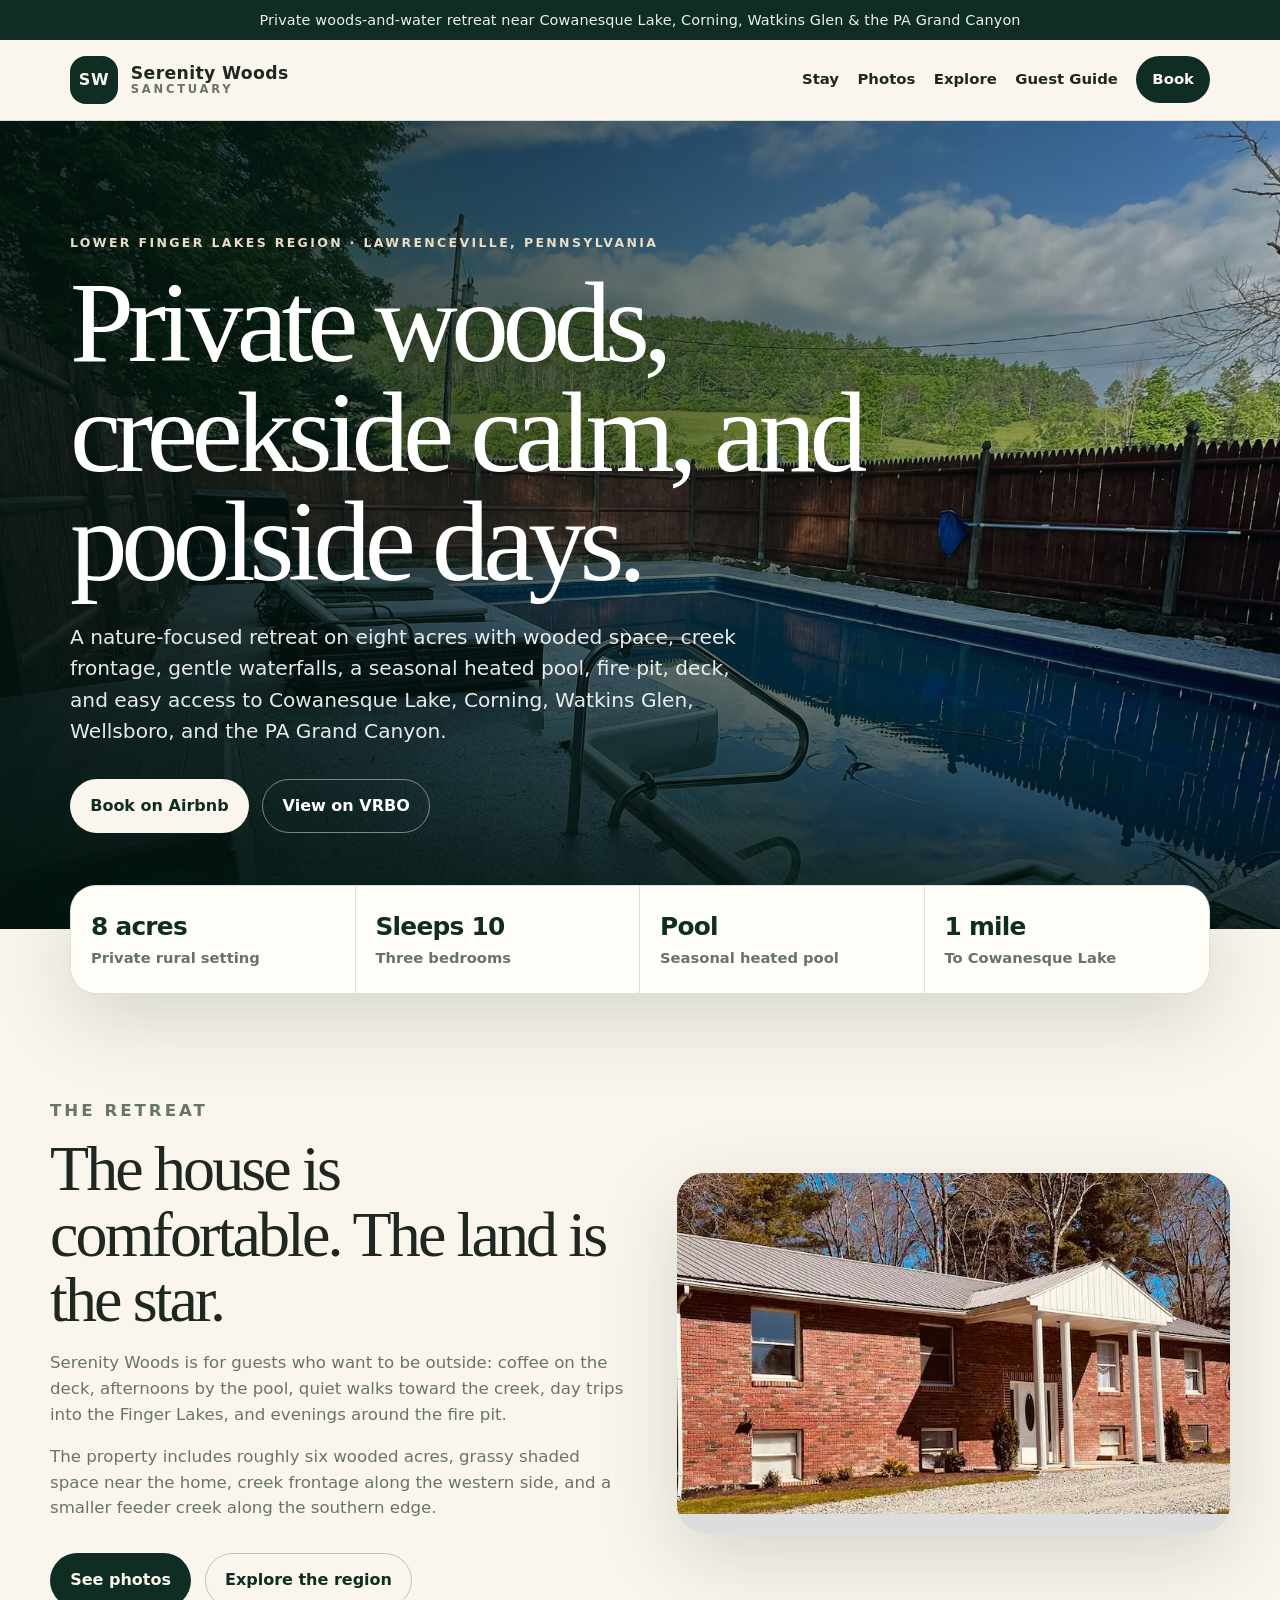
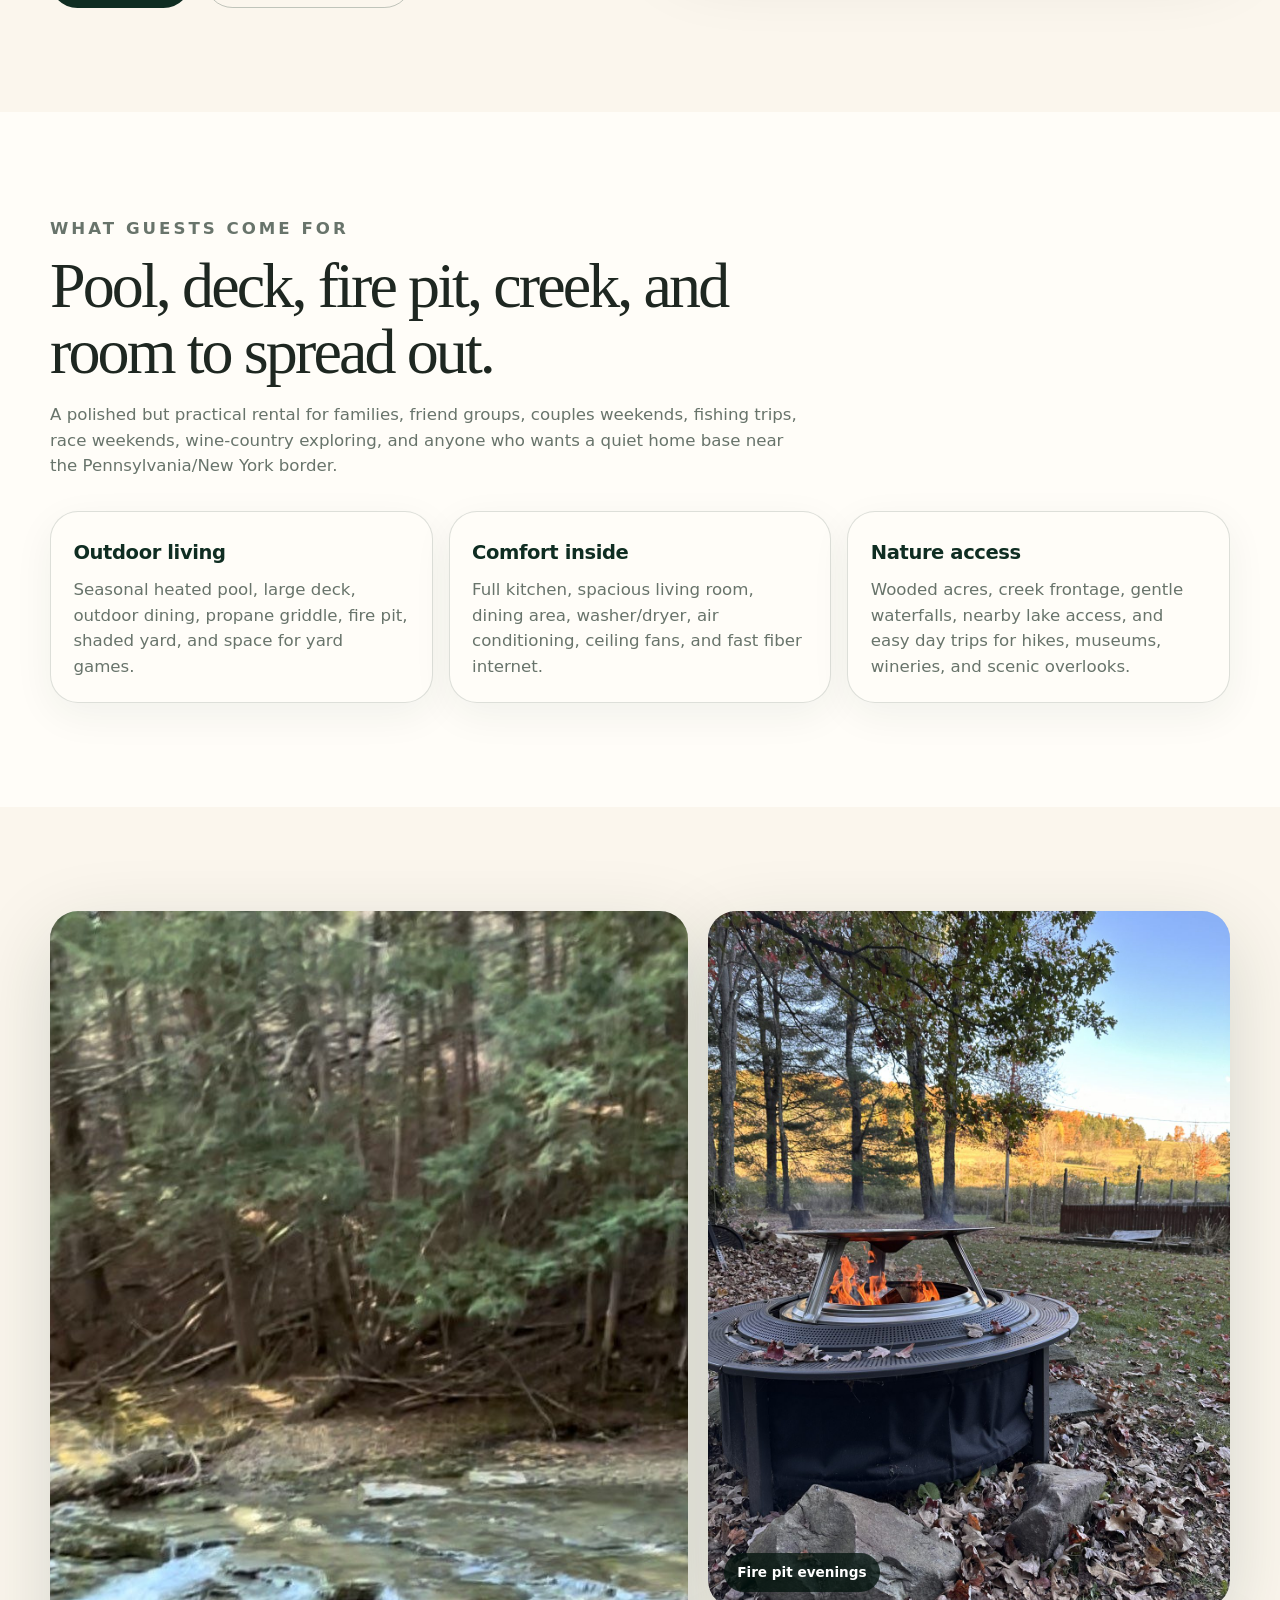
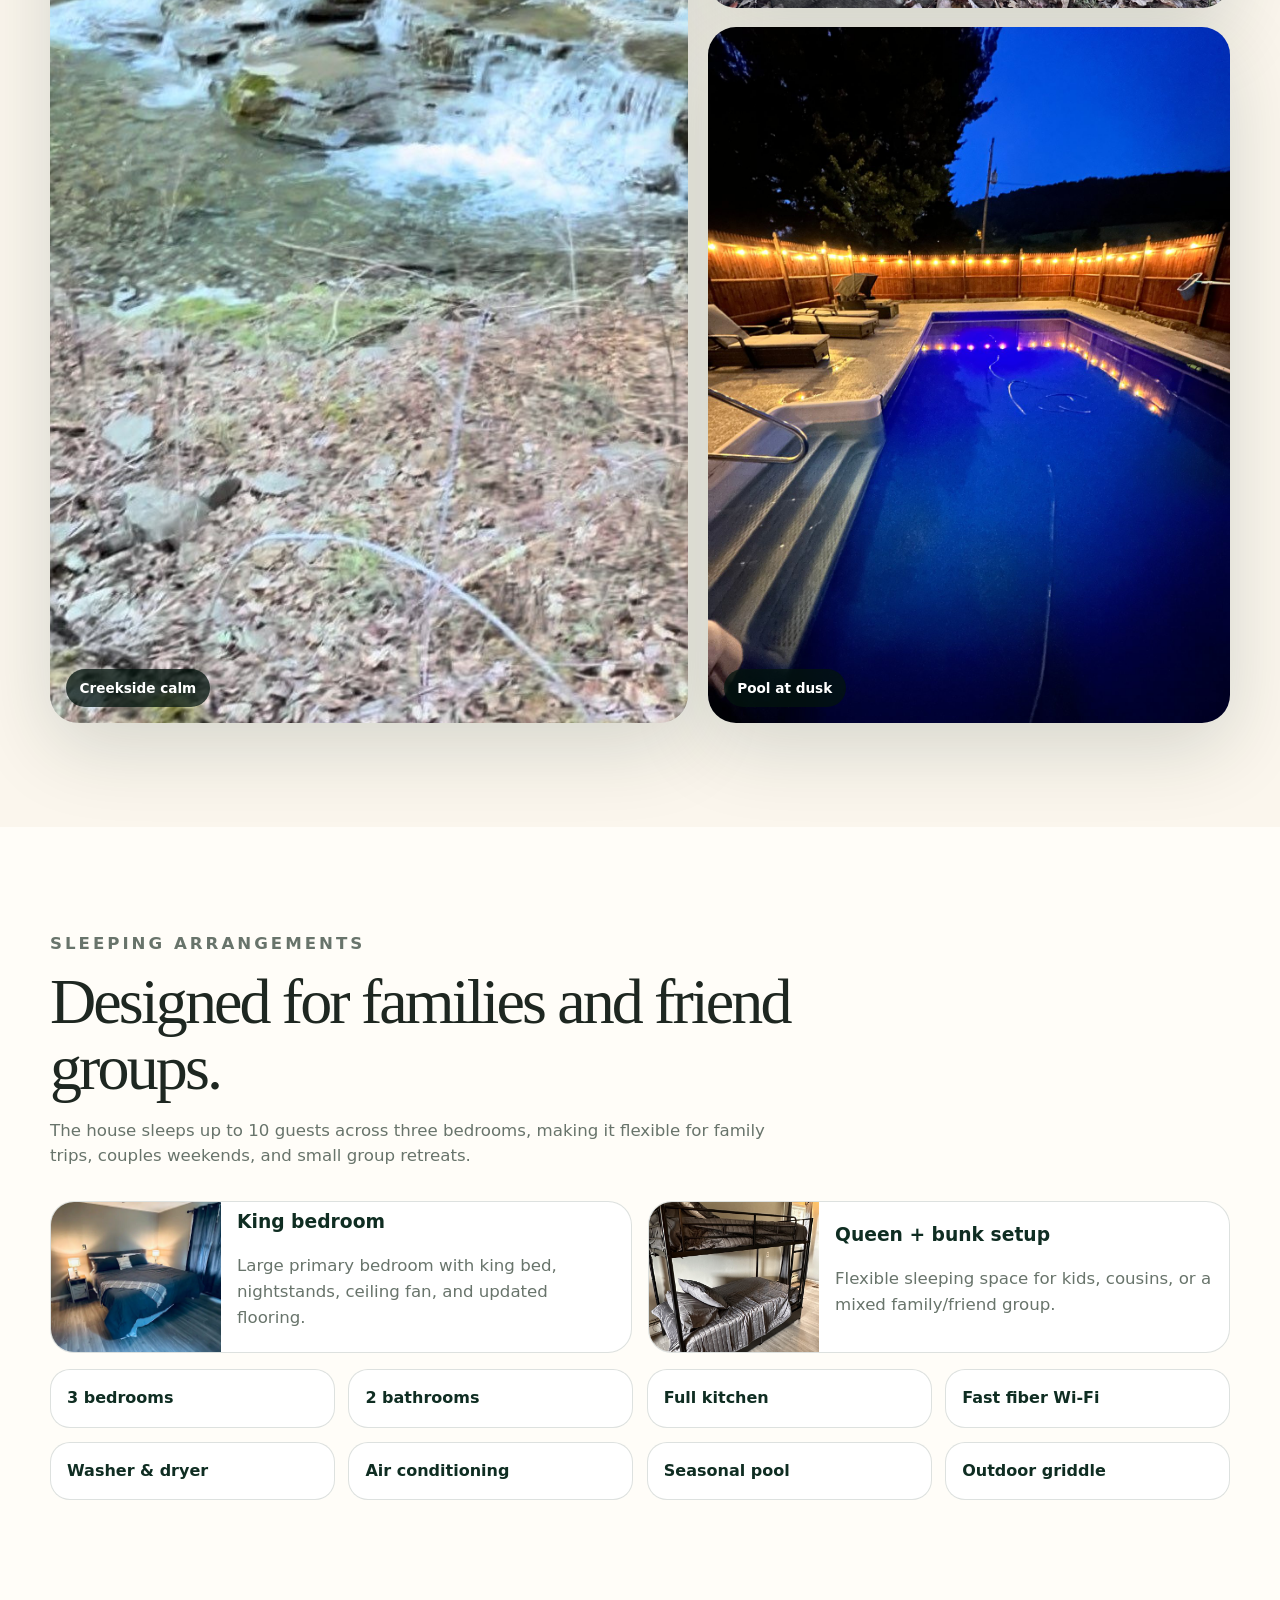
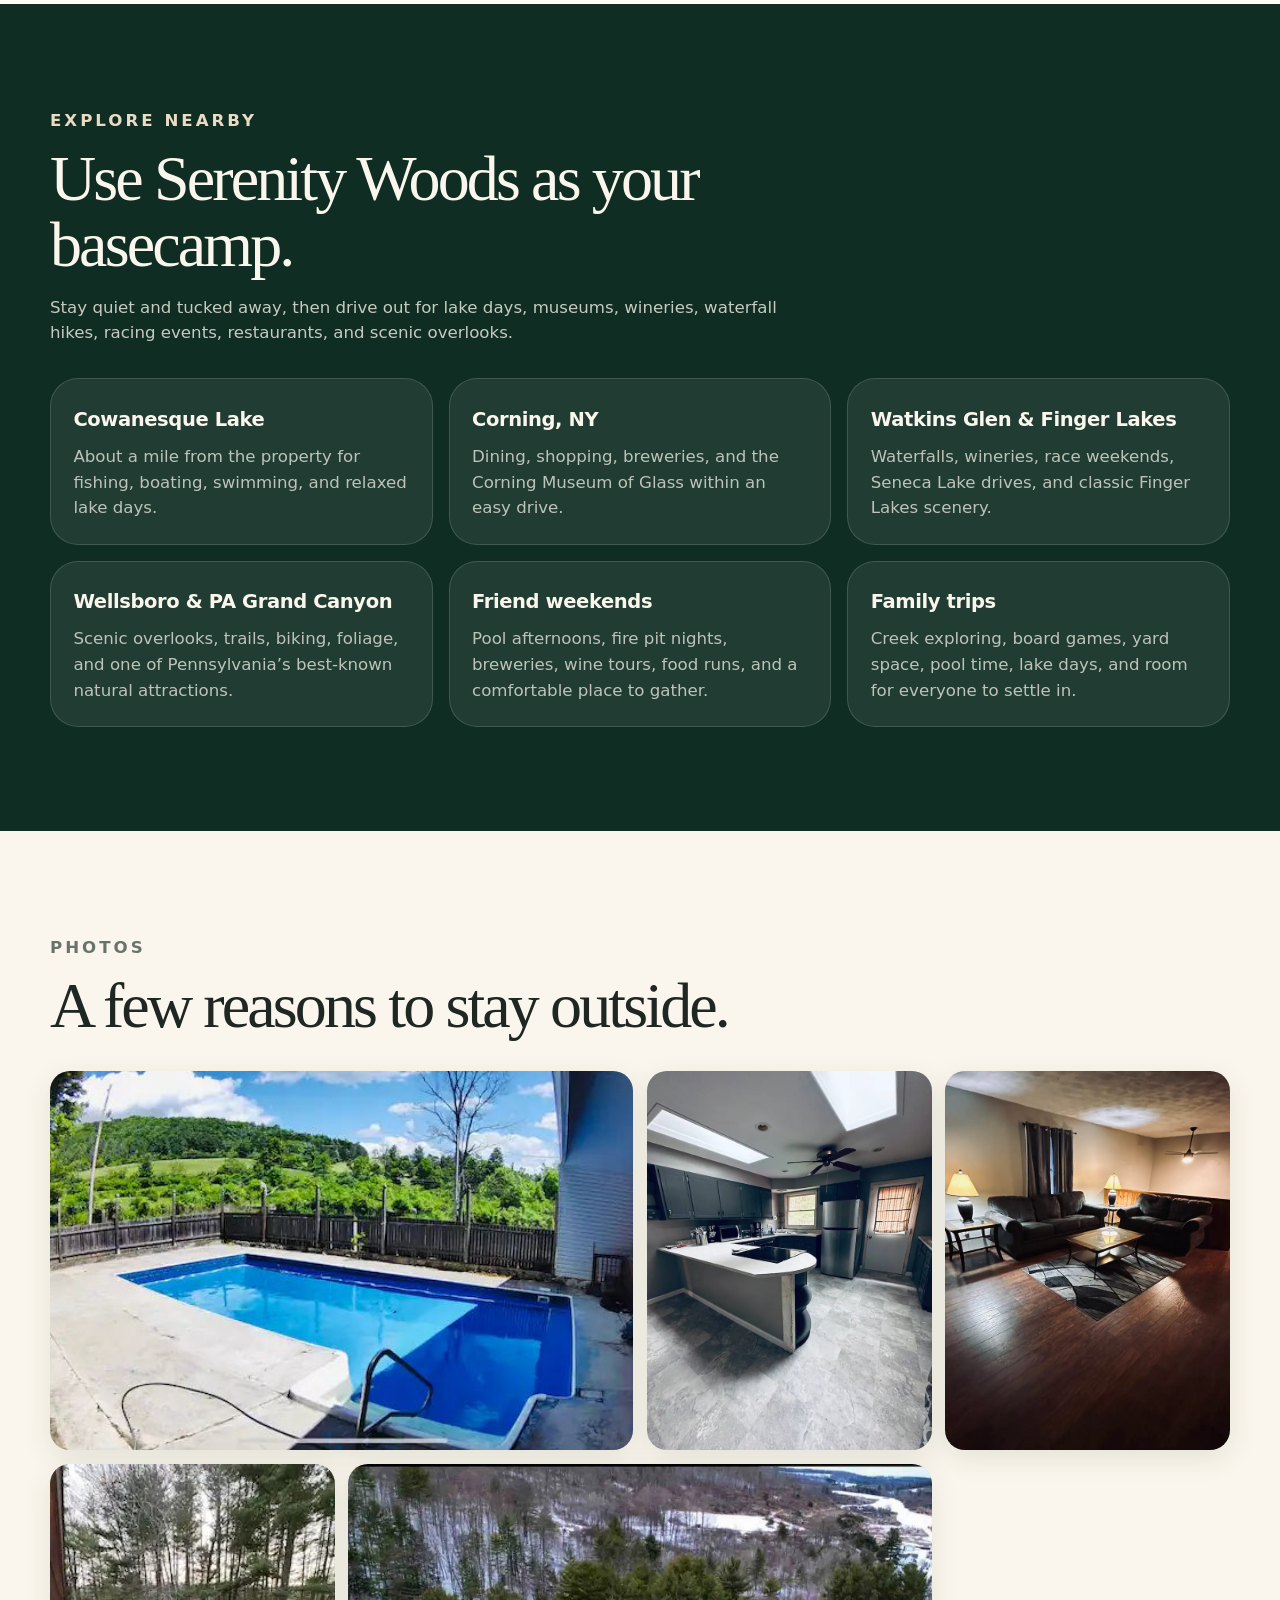
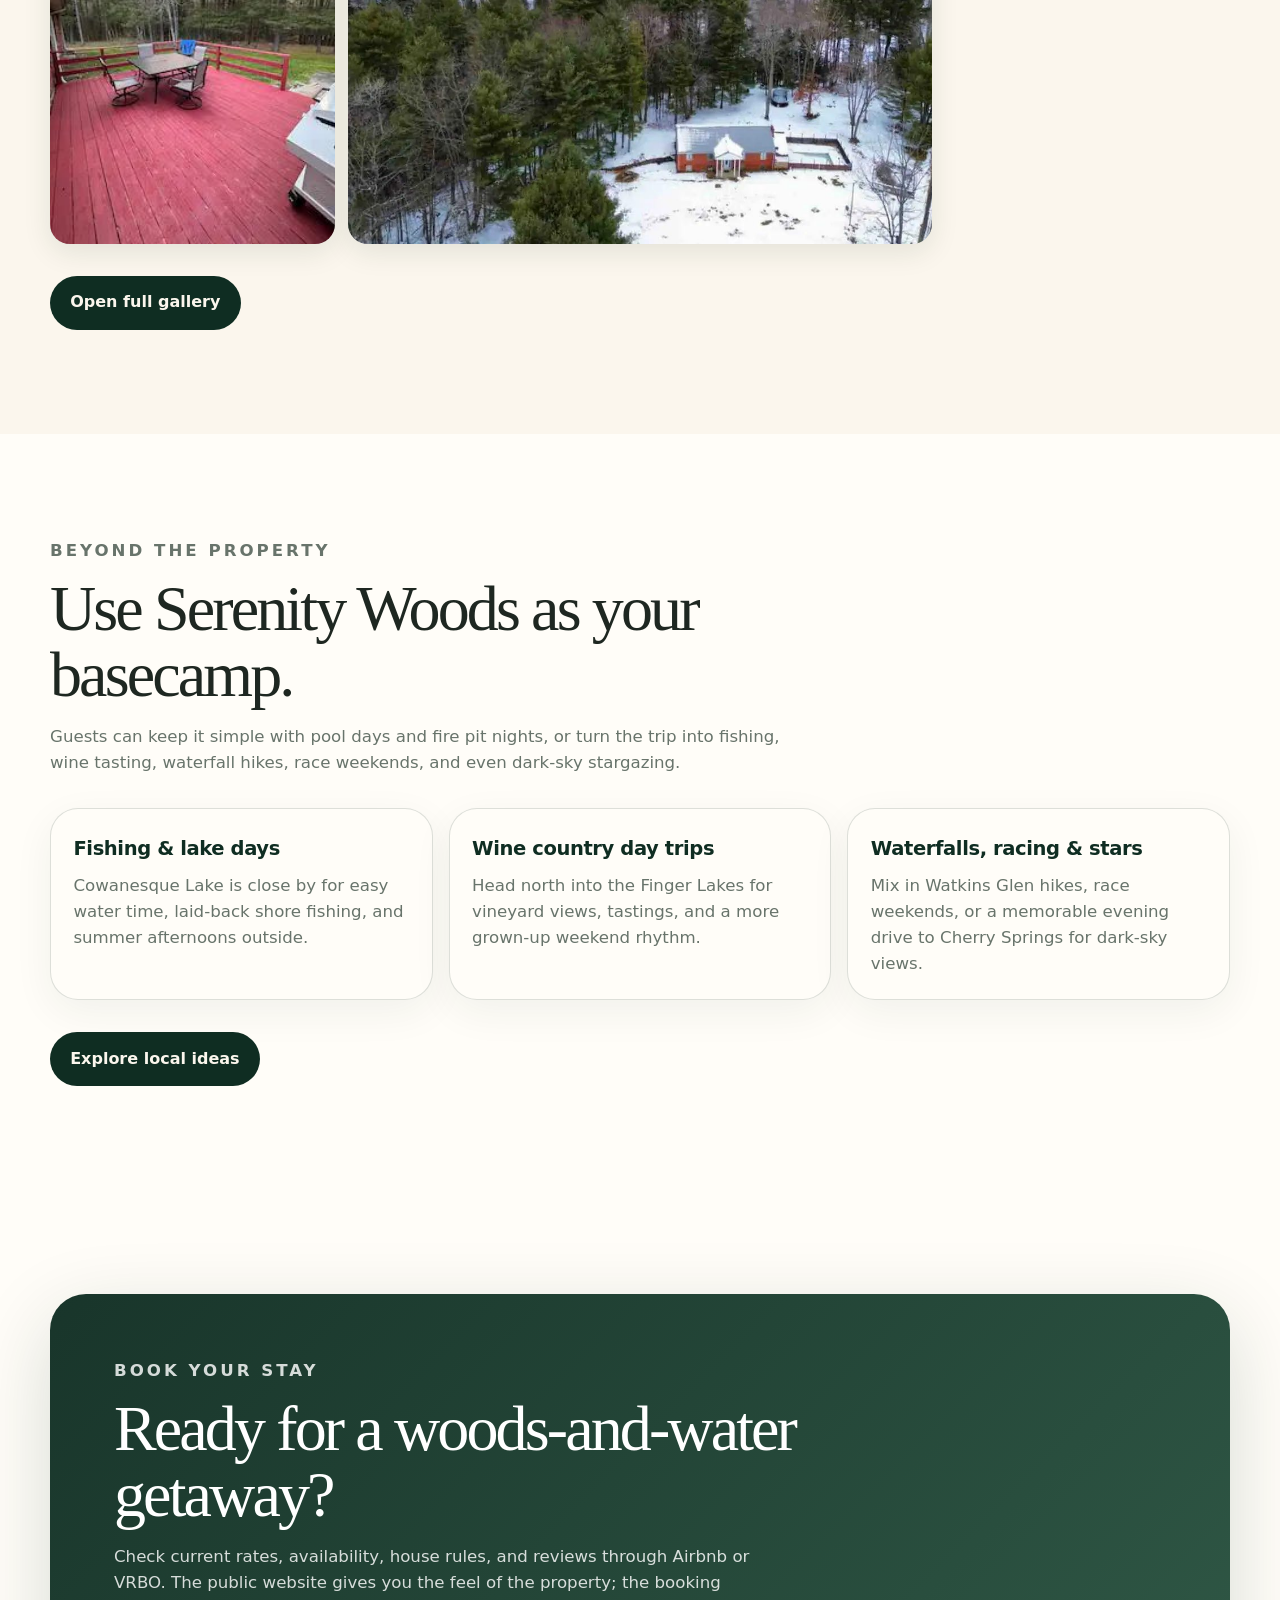
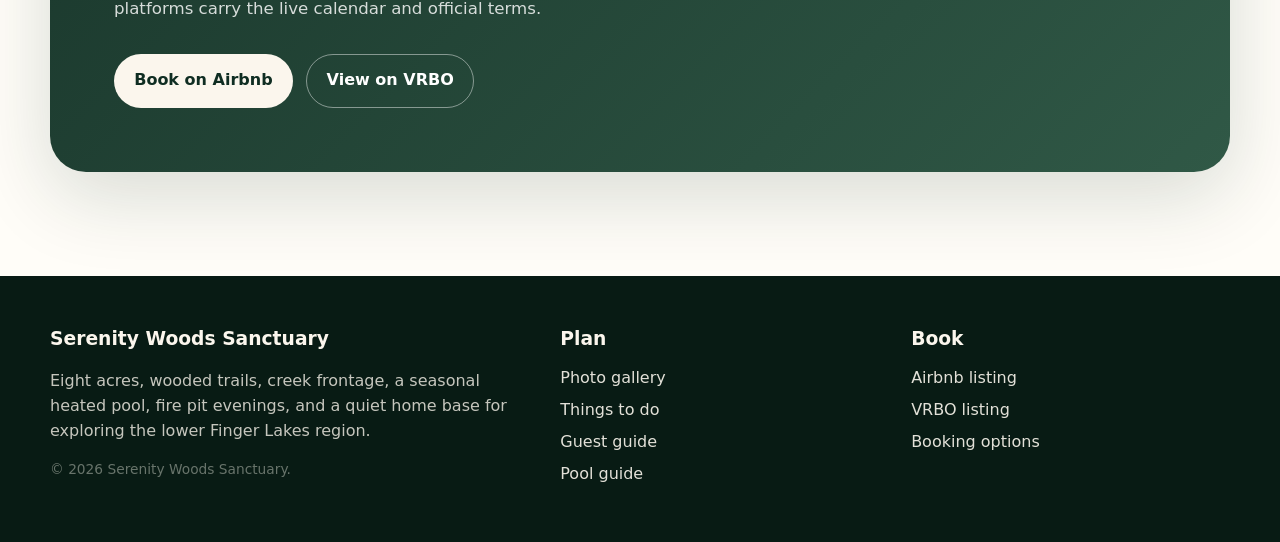
==== commit d58a6d72: "Add files via upload" ====
--- a/index.html
+++ b/index.html
@@ -22,7 +22,7 @@
 <footer class="site-footer">
   <div class="footer-grid">
     <div><h3>Serenity Woods Sanctuary</h3><p>Eight acres, wooded trails, creek frontage, a seasonal heated pool, fire pit evenings, and a quiet home base for exploring the lower Finger Lakes region.</p><p class="fine-print">© <span id="year"></span> Serenity Woods Sanctuary.</p></div>
-    <div><h3>Plan</h3><div class="footer-links"><a href="gallery.html">Photo gallery</a><a href="things-to-do.html">Things to do</a><a href="guest-guide.html">Guest guide</a></div></div>
+    <div><h3>Plan</h3><div class="footer-links"><a href="gallery.html">Photo gallery</a><a href="things-to-do.html">Things to do</a><a href="guest-guide.html">Guest guide</a><a href="pool.html">Pool guide</a></div></div>
     <div><h3>Book</h3><div class="footer-links"><a href="https://www.airbnb.com/h/serenitywoodssanctuary">Airbnb listing</a><a href="https://www.vrbo.com/3928138">VRBO listing</a><a href="index.html#book">Booking options</a></div></div>
   </div>
 </footer>
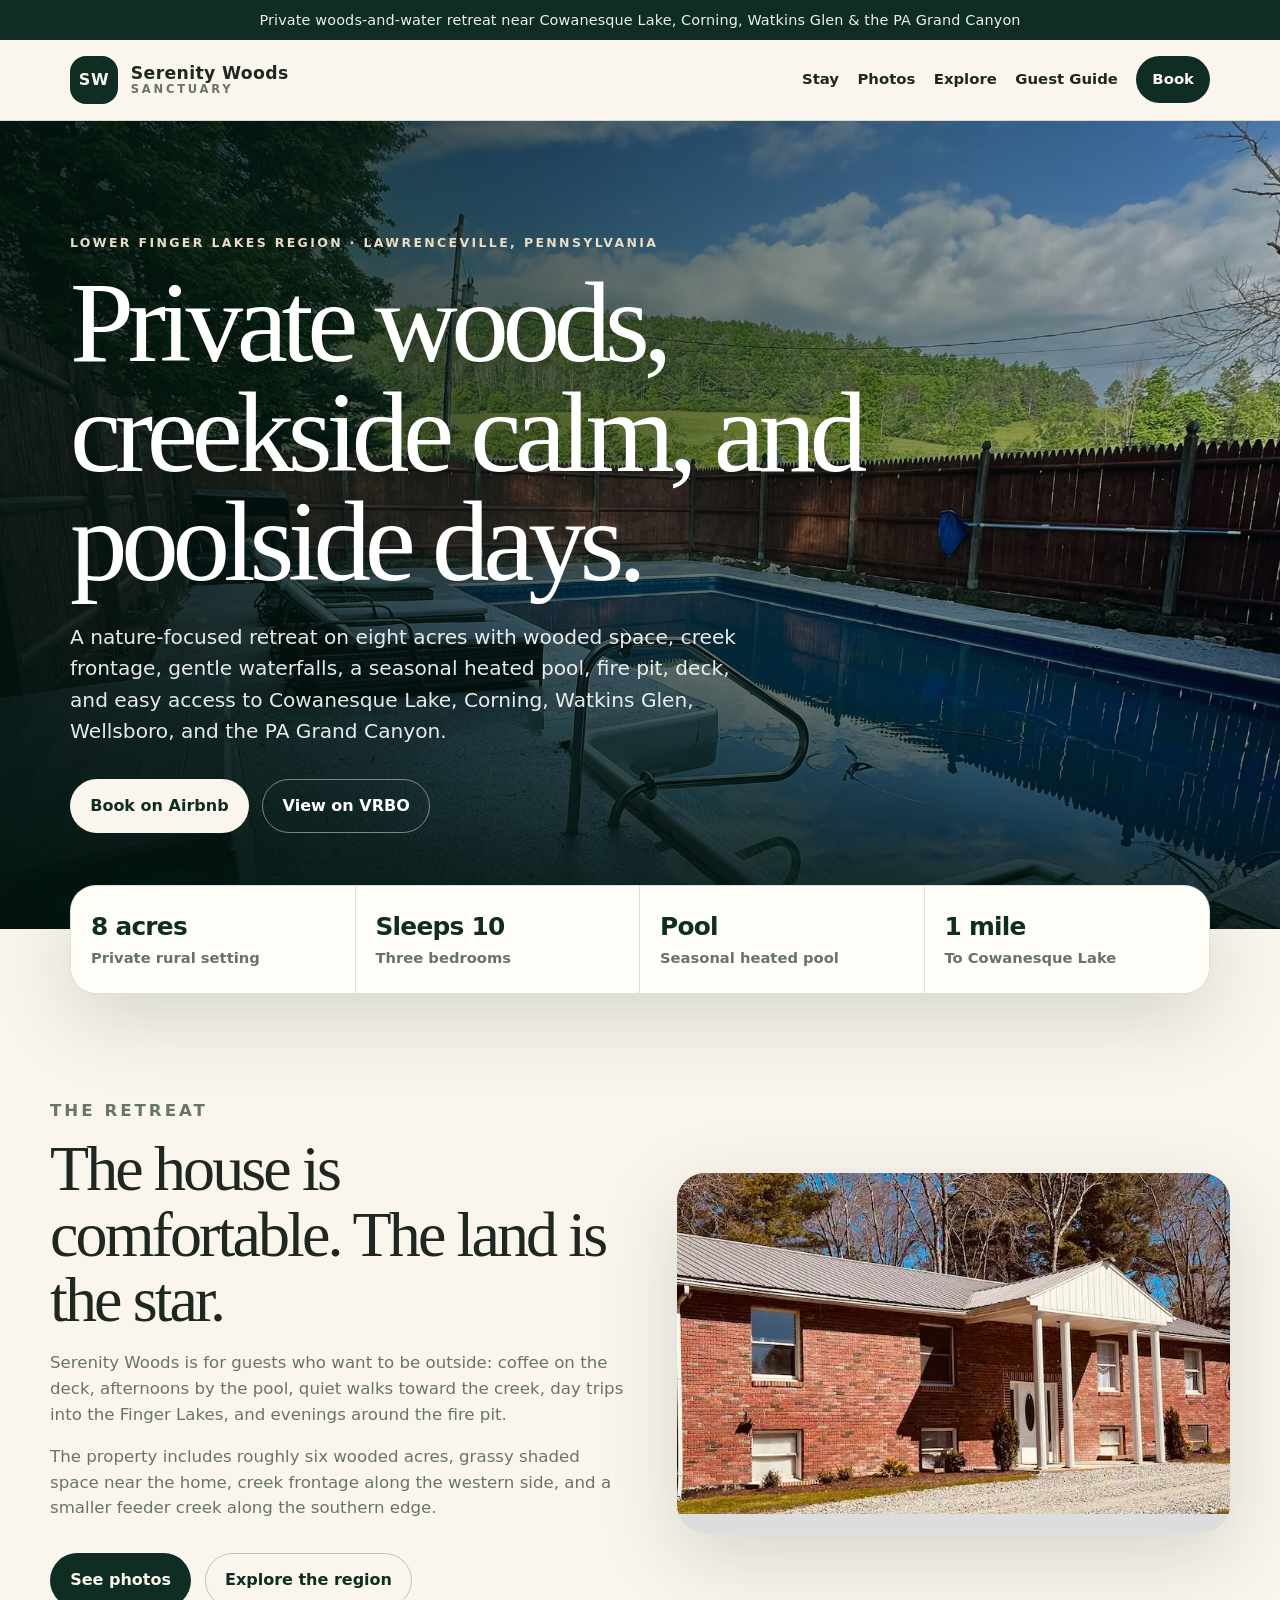
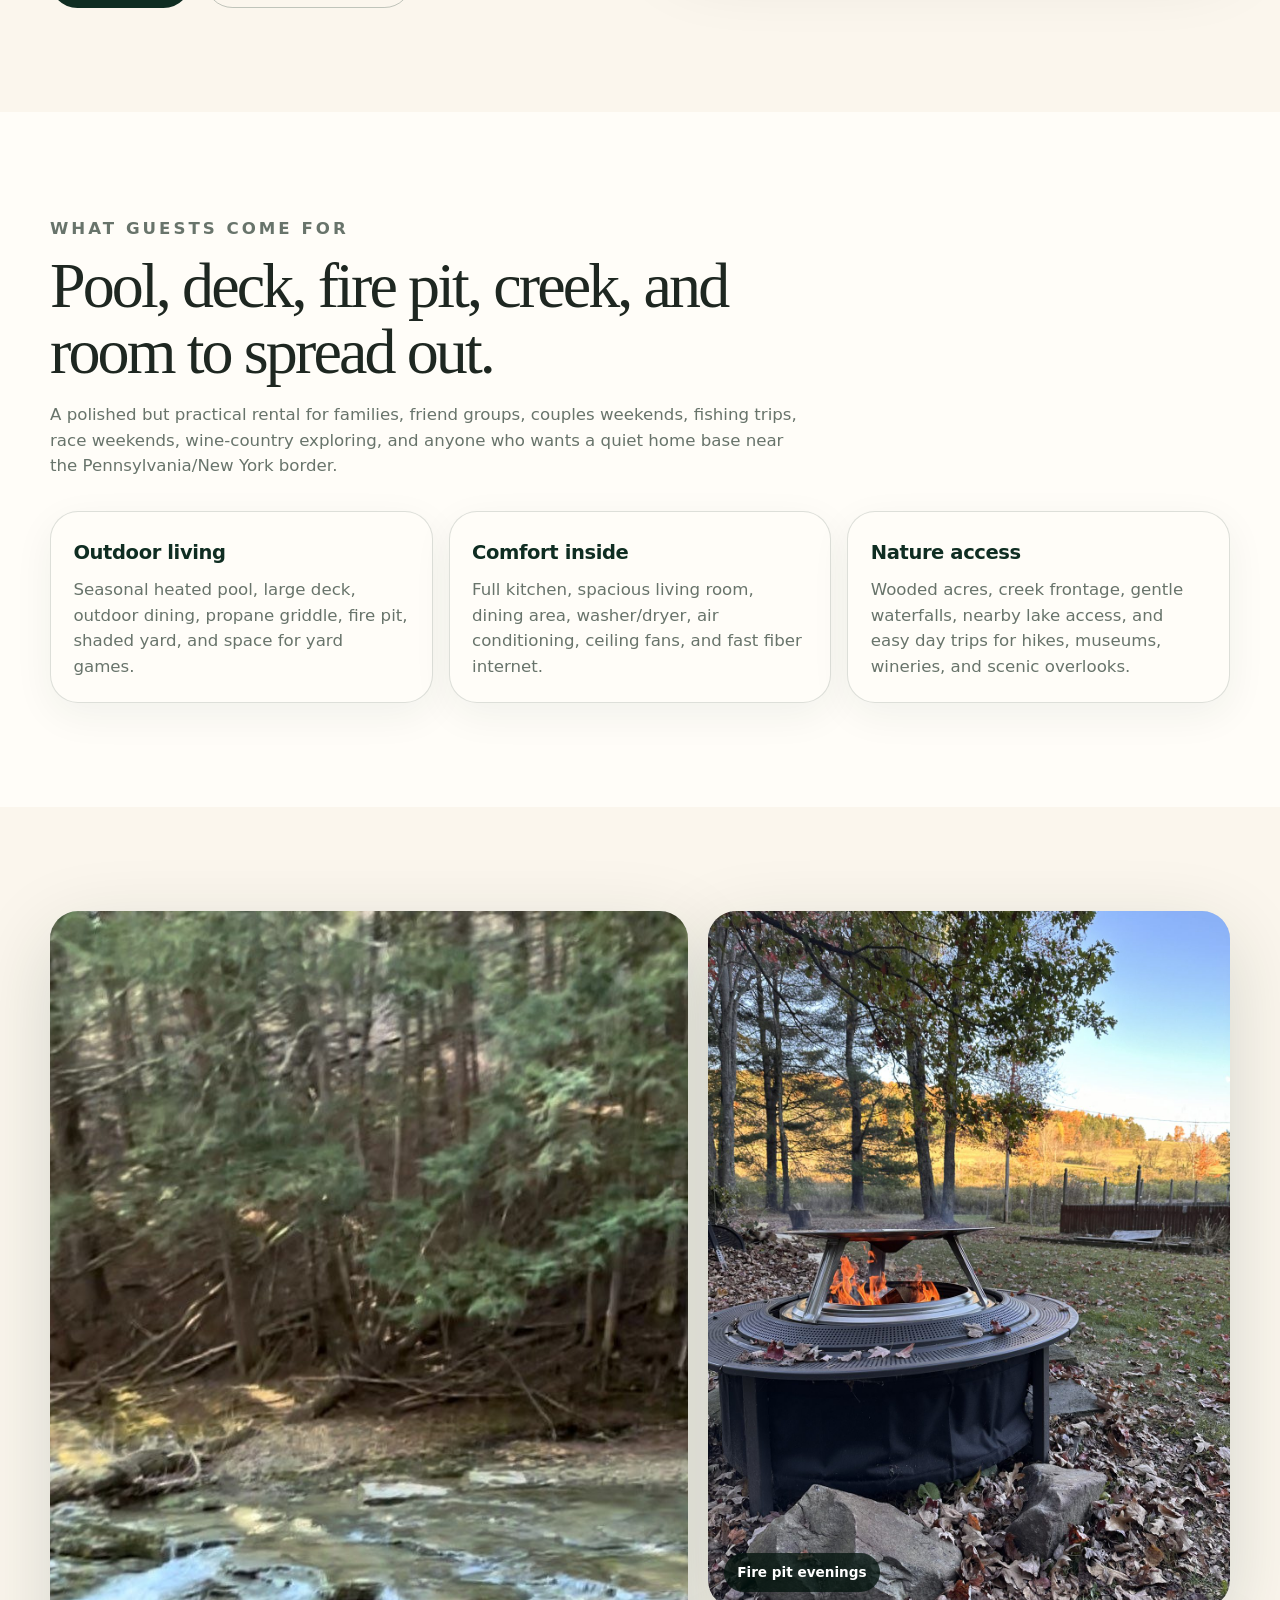
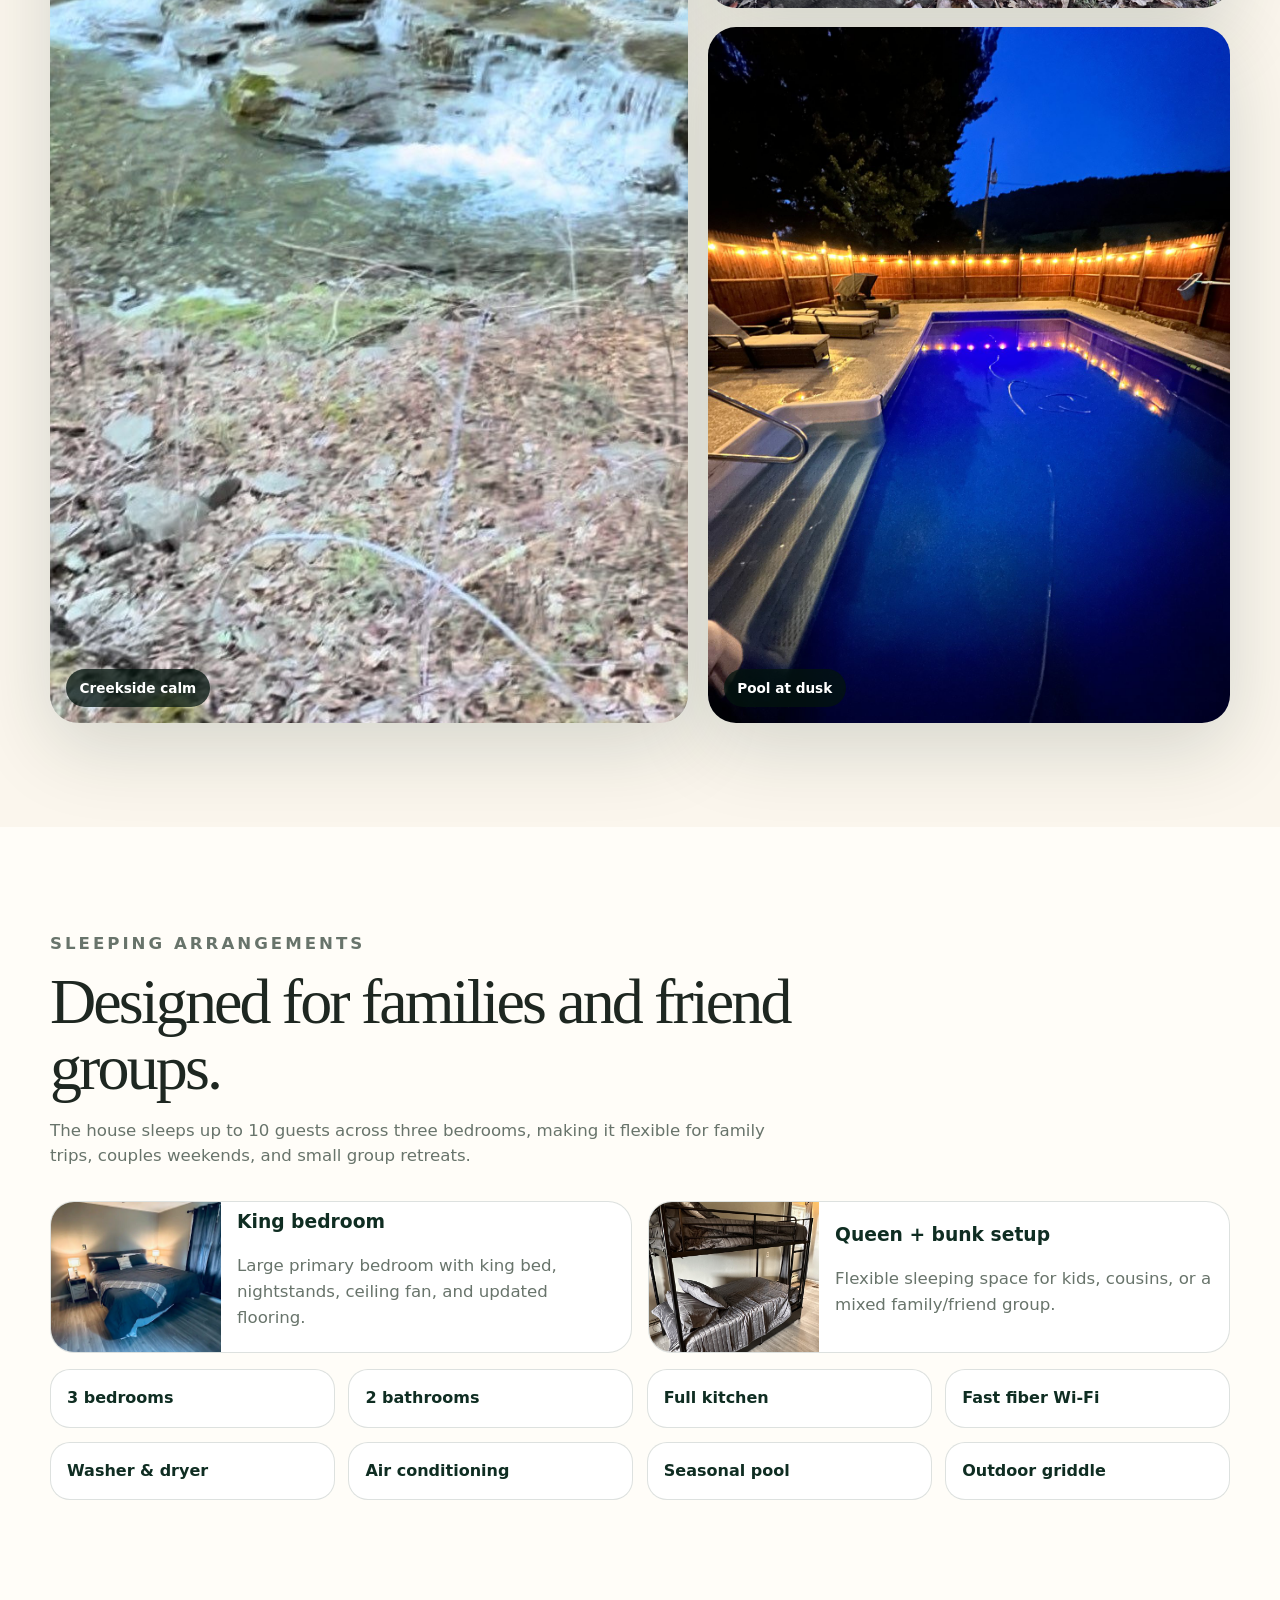
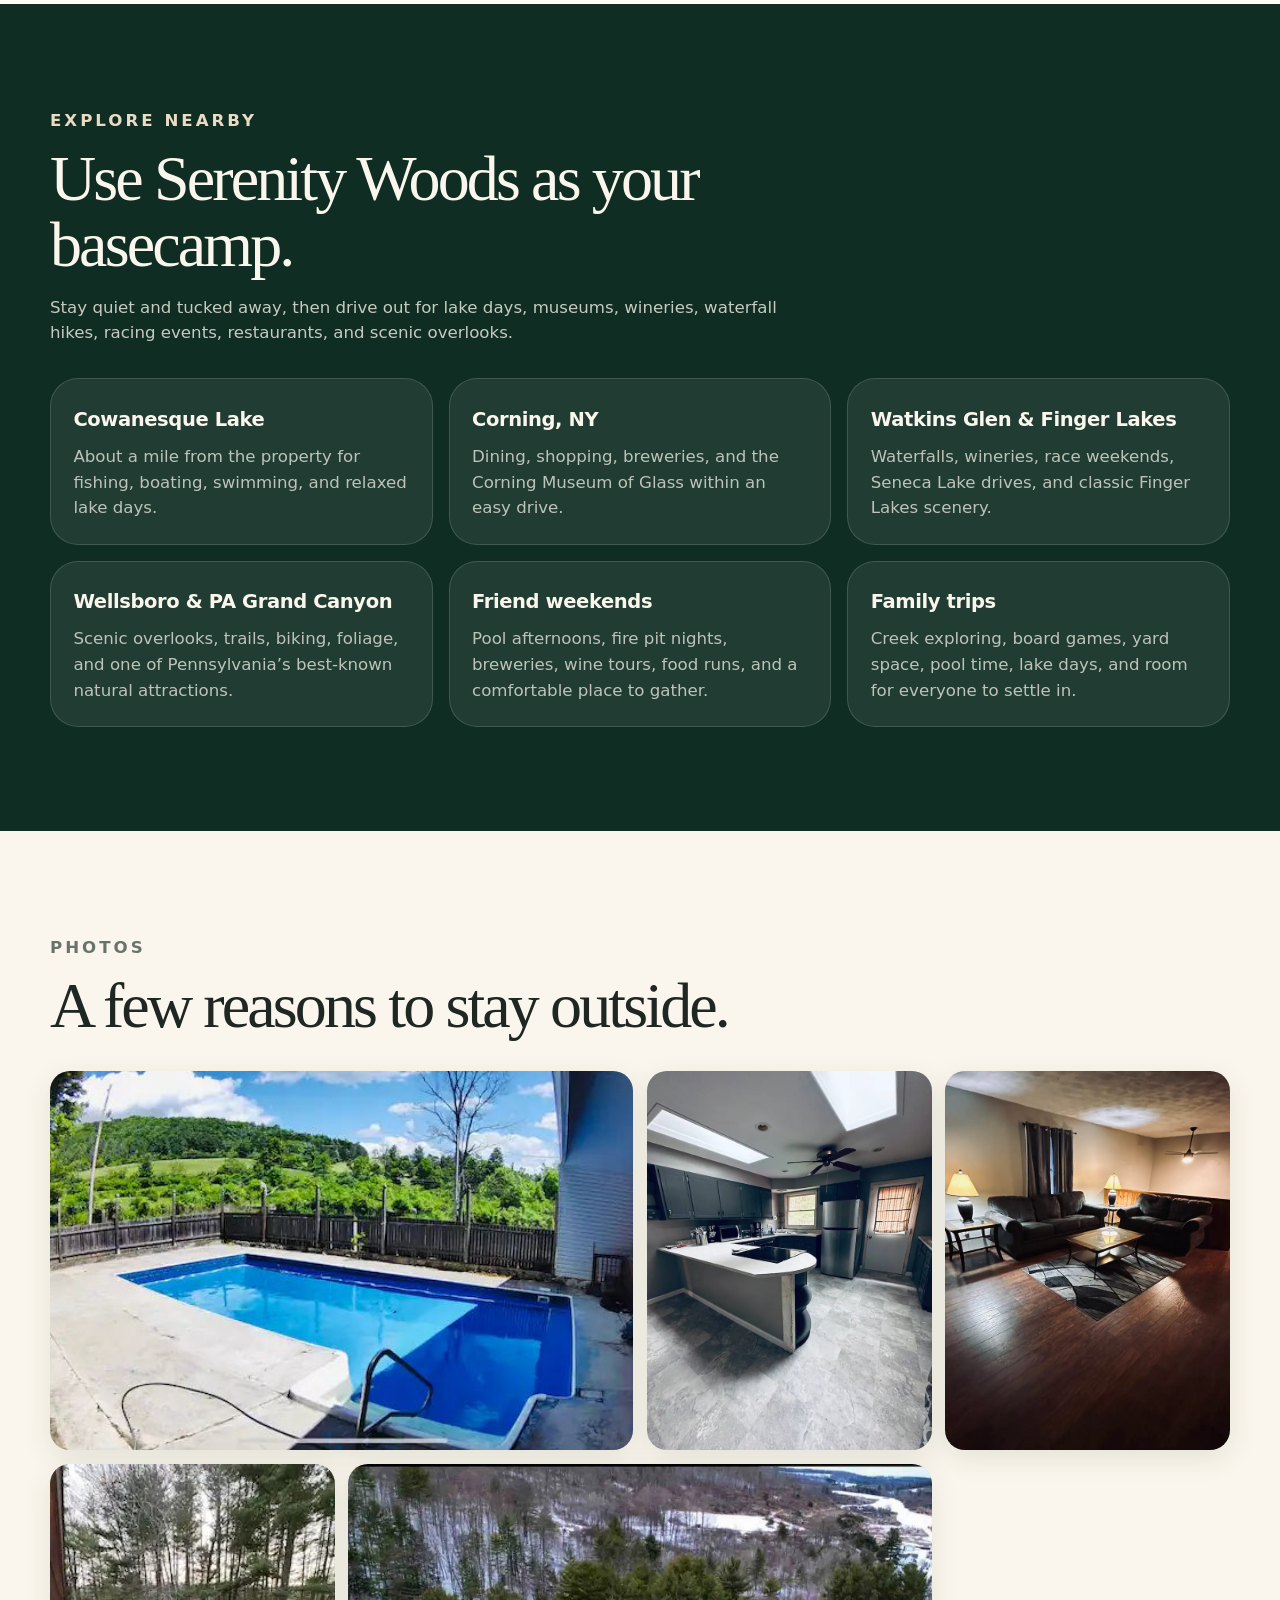
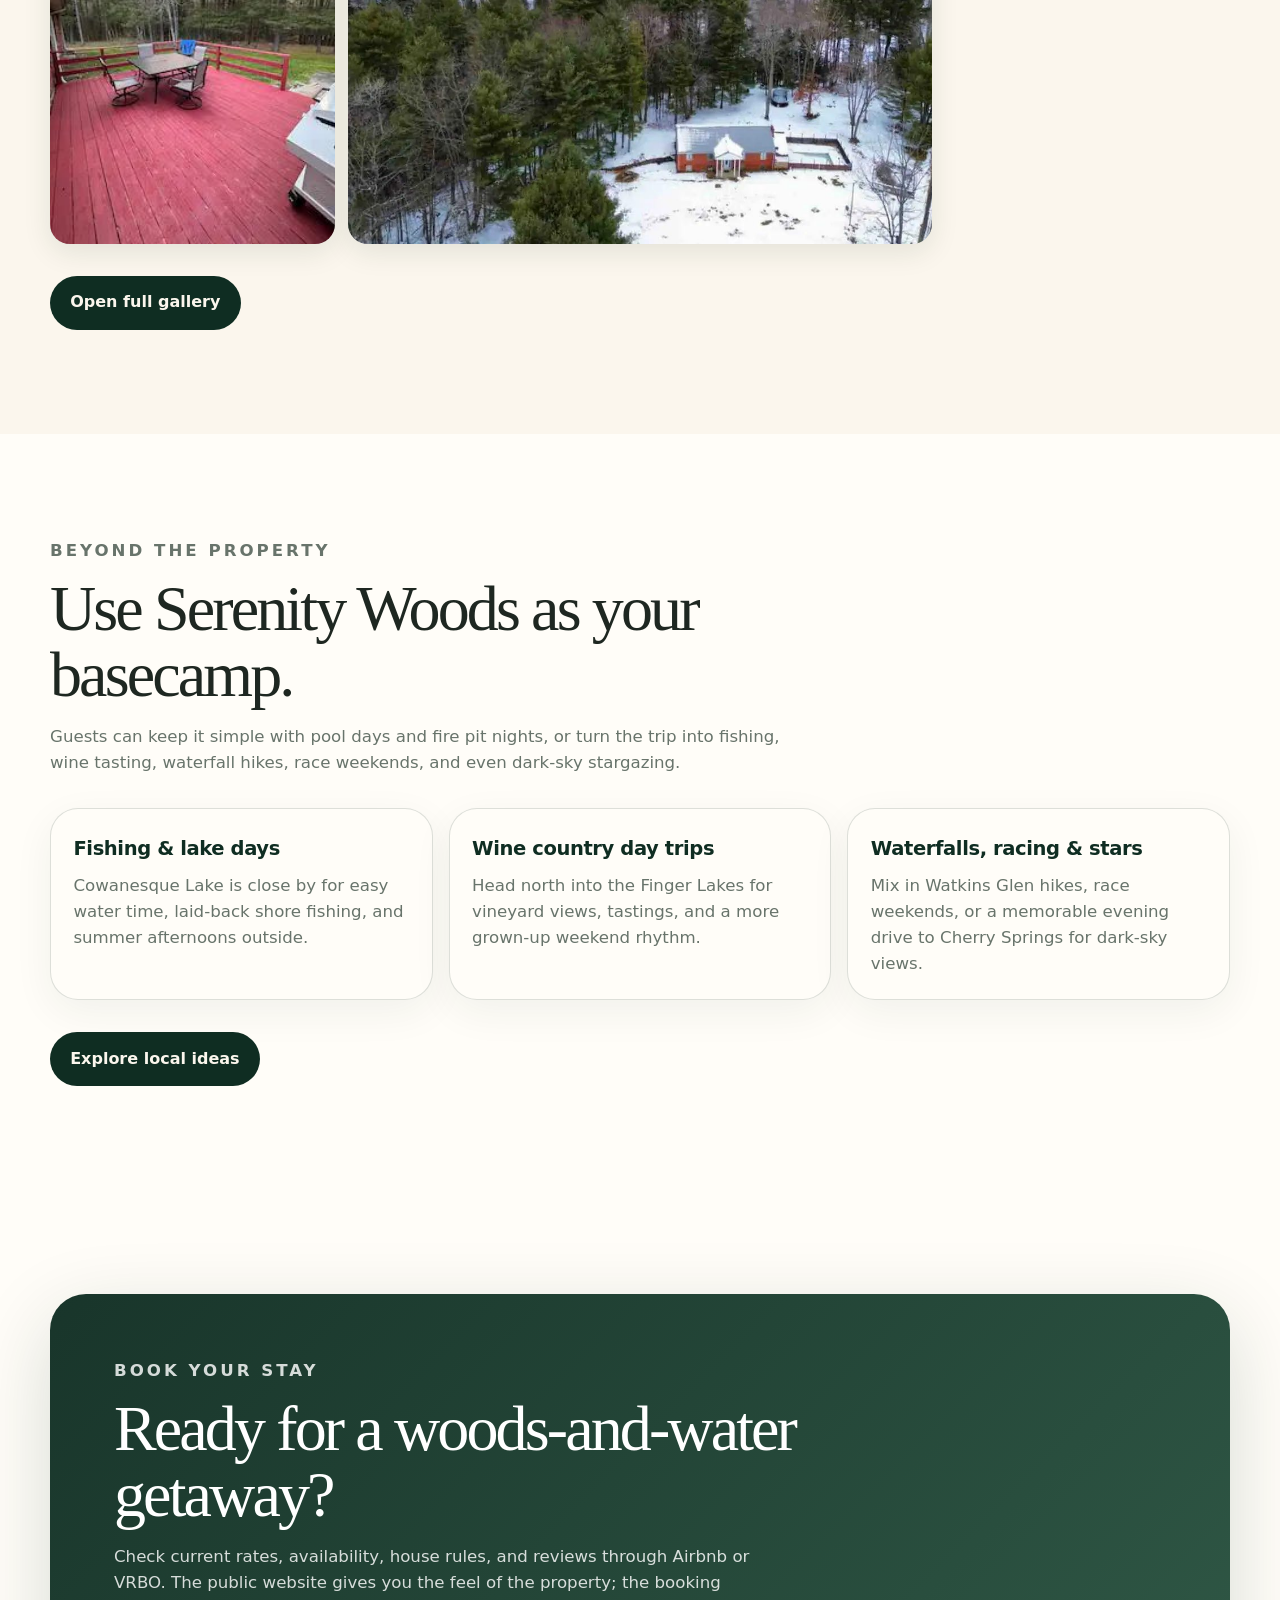
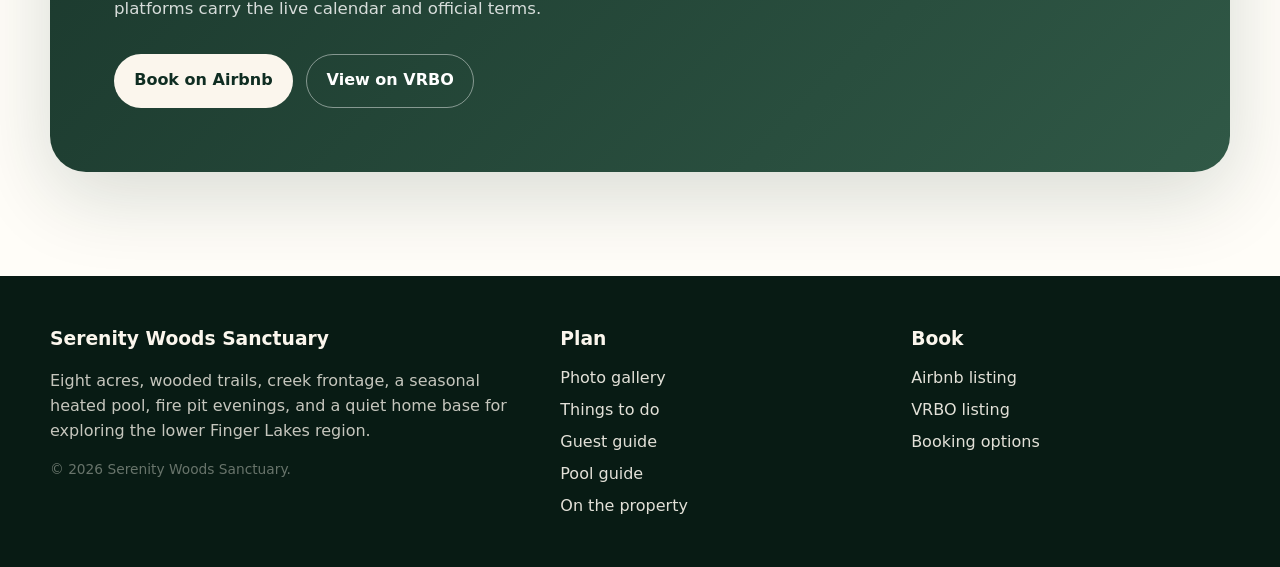
==== commit bd499027: "Add files via upload" ====
--- a/index.html
+++ b/index.html
@@ -22,7 +22,7 @@
 <footer class="site-footer">
   <div class="footer-grid">
     <div><h3>Serenity Woods Sanctuary</h3><p>Eight acres, wooded trails, creek frontage, a seasonal heated pool, fire pit evenings, and a quiet home base for exploring the lower Finger Lakes region.</p><p class="fine-print">© <span id="year"></span> Serenity Woods Sanctuary.</p></div>
-    <div><h3>Plan</h3><div class="footer-links"><a href="gallery.html">Photo gallery</a><a href="things-to-do.html">Things to do</a><a href="guest-guide.html">Guest guide</a><a href="pool.html">Pool guide</a></div></div>
+    <div><h3>Plan</h3><div class="footer-links"><a href="gallery.html">Photo gallery</a><a href="things-to-do.html">Things to do</a><a href="guest-guide.html">Guest guide</a><a href="pool.html">Pool guide</a><a href="property-fun.html">On the property</a></div></div>
     <div><h3>Book</h3><div class="footer-links"><a href="https://www.airbnb.com/h/serenitywoodssanctuary">Airbnb listing</a><a href="https://www.vrbo.com/3928138">VRBO listing</a><a href="index.html#book">Booking options</a></div></div>
   </div>
 </footer>
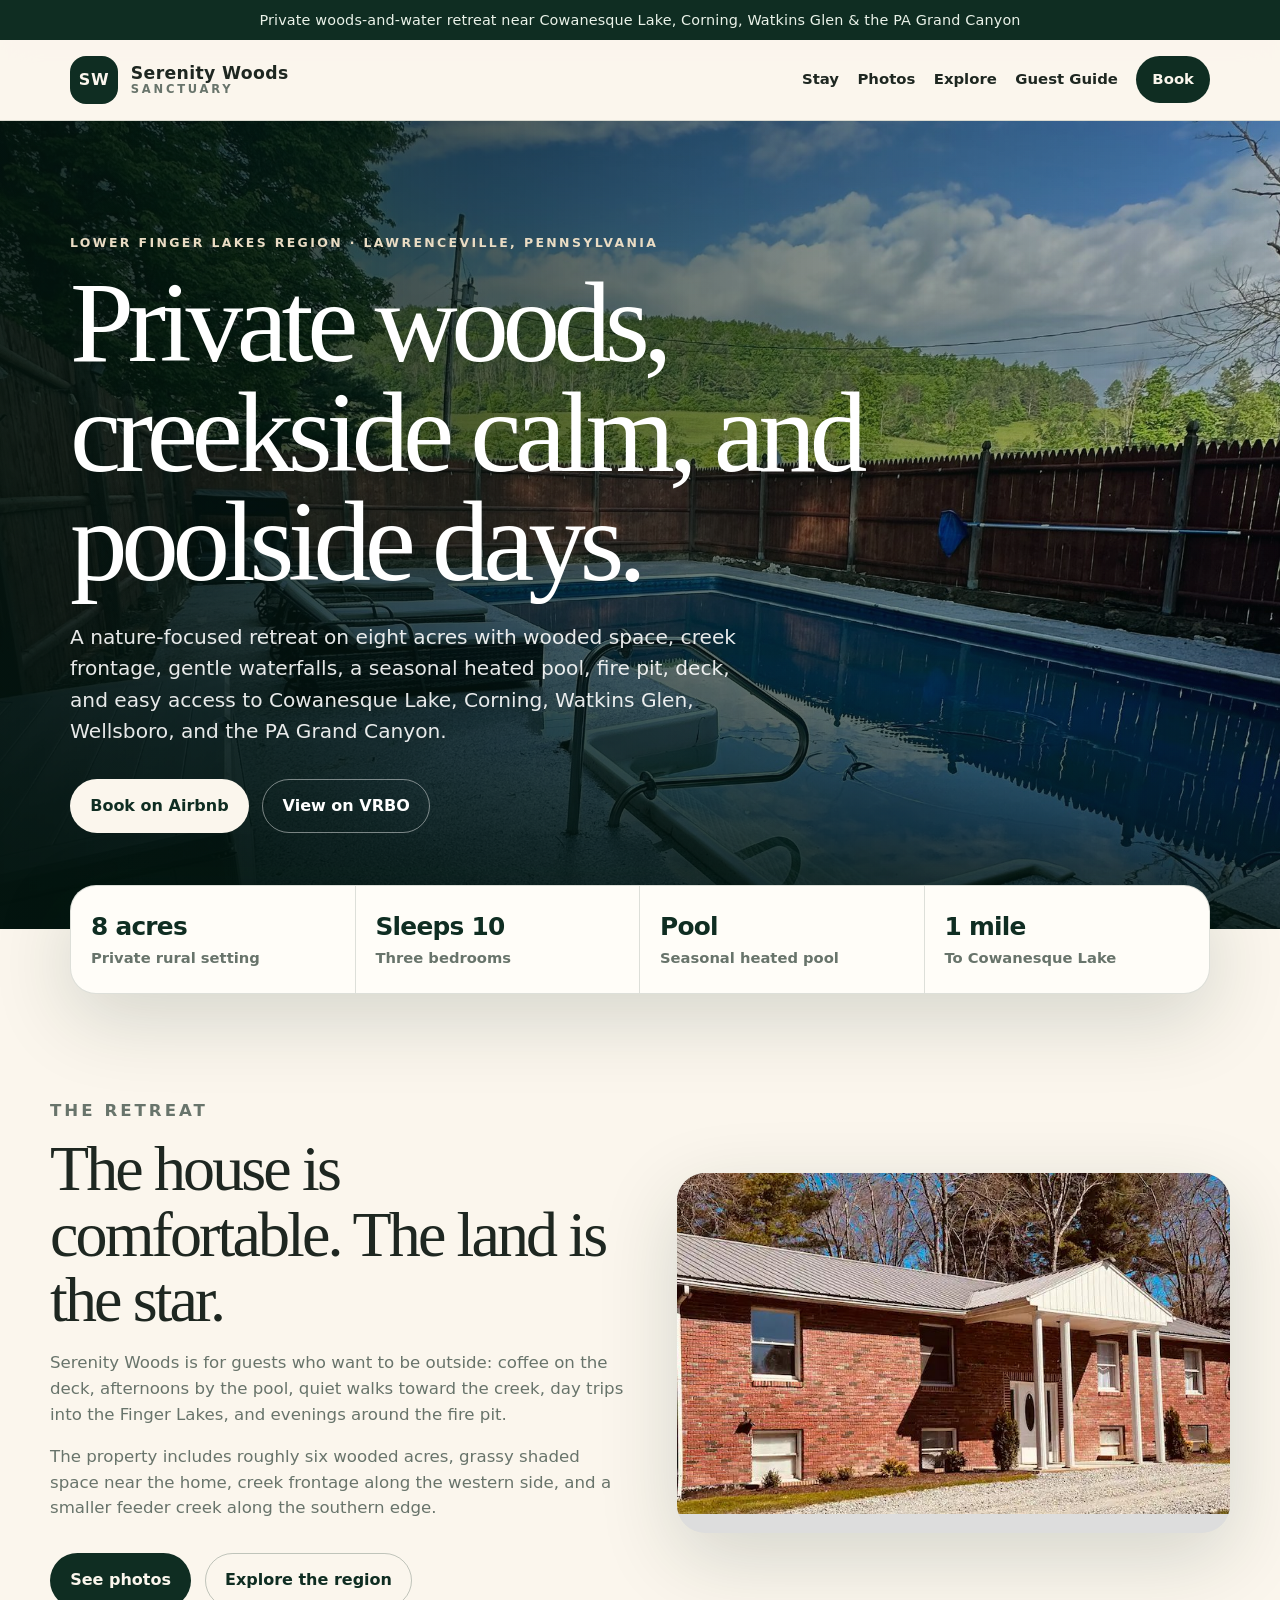
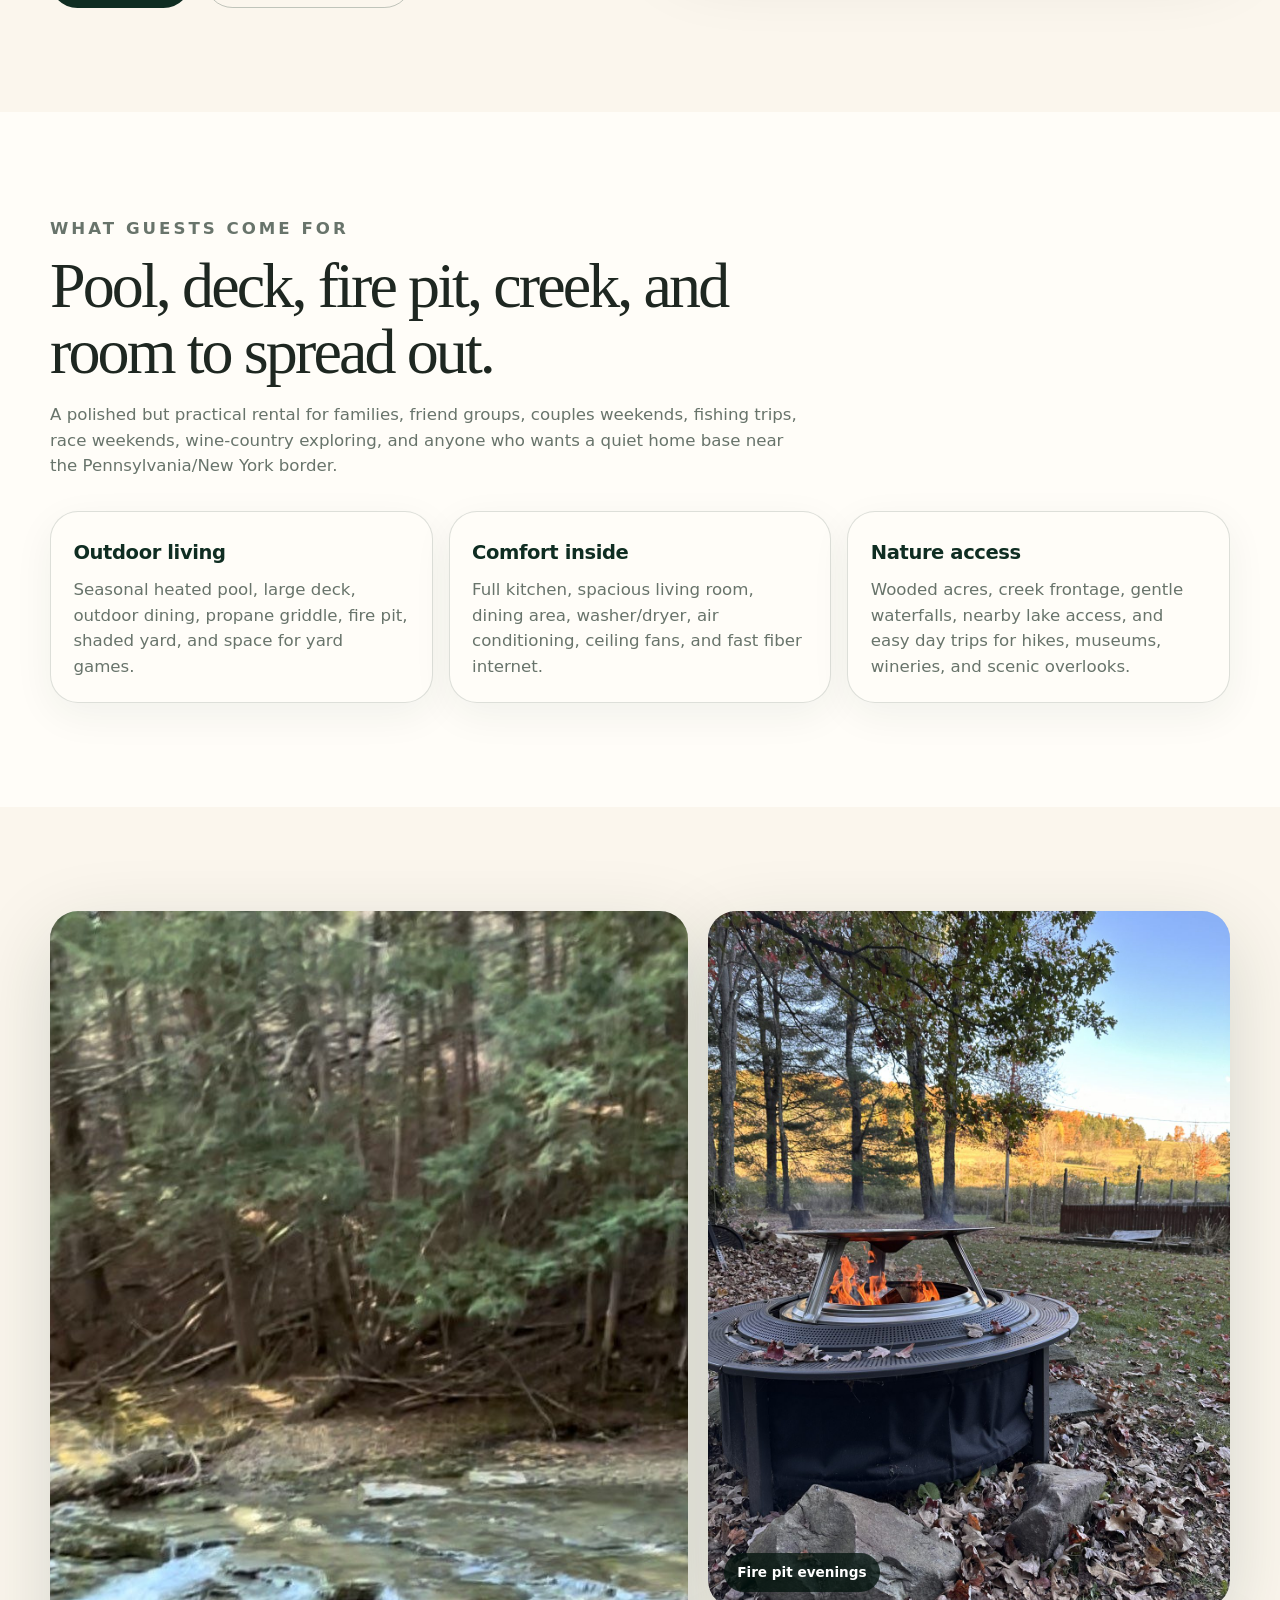
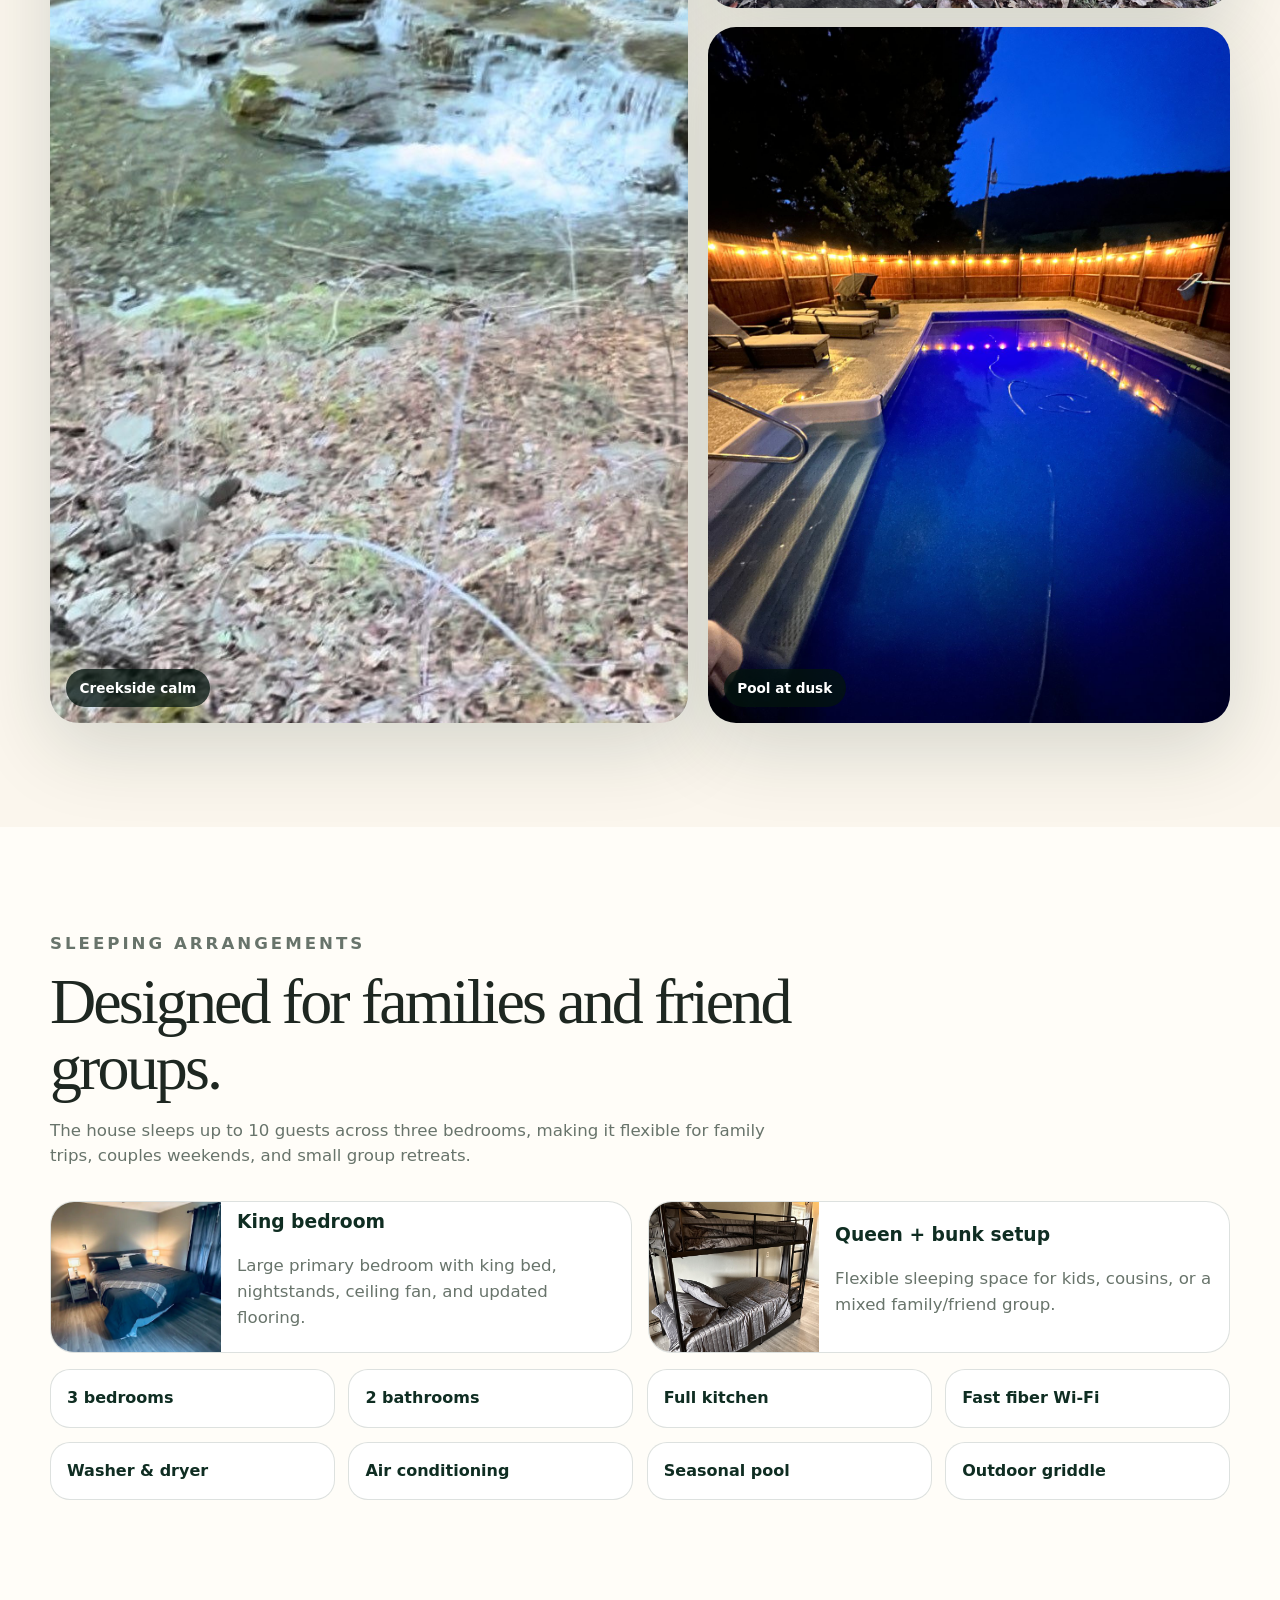
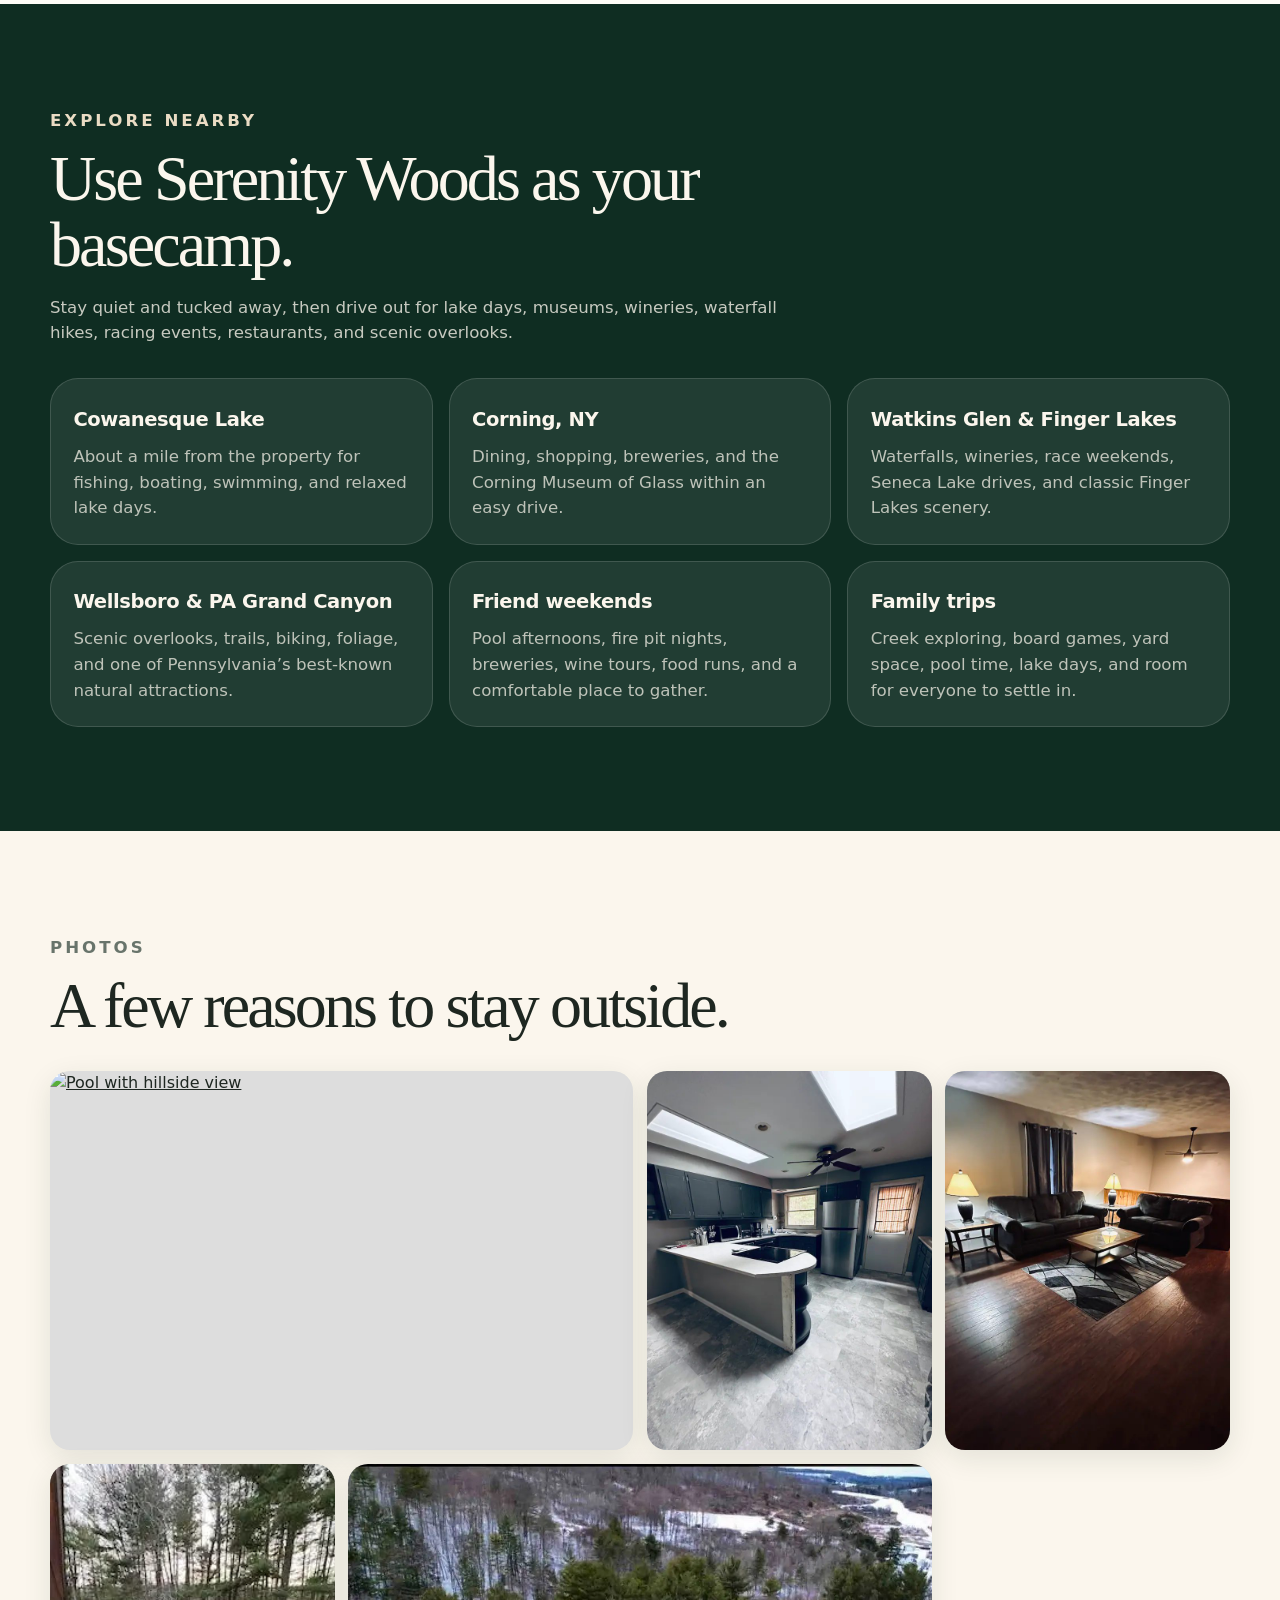
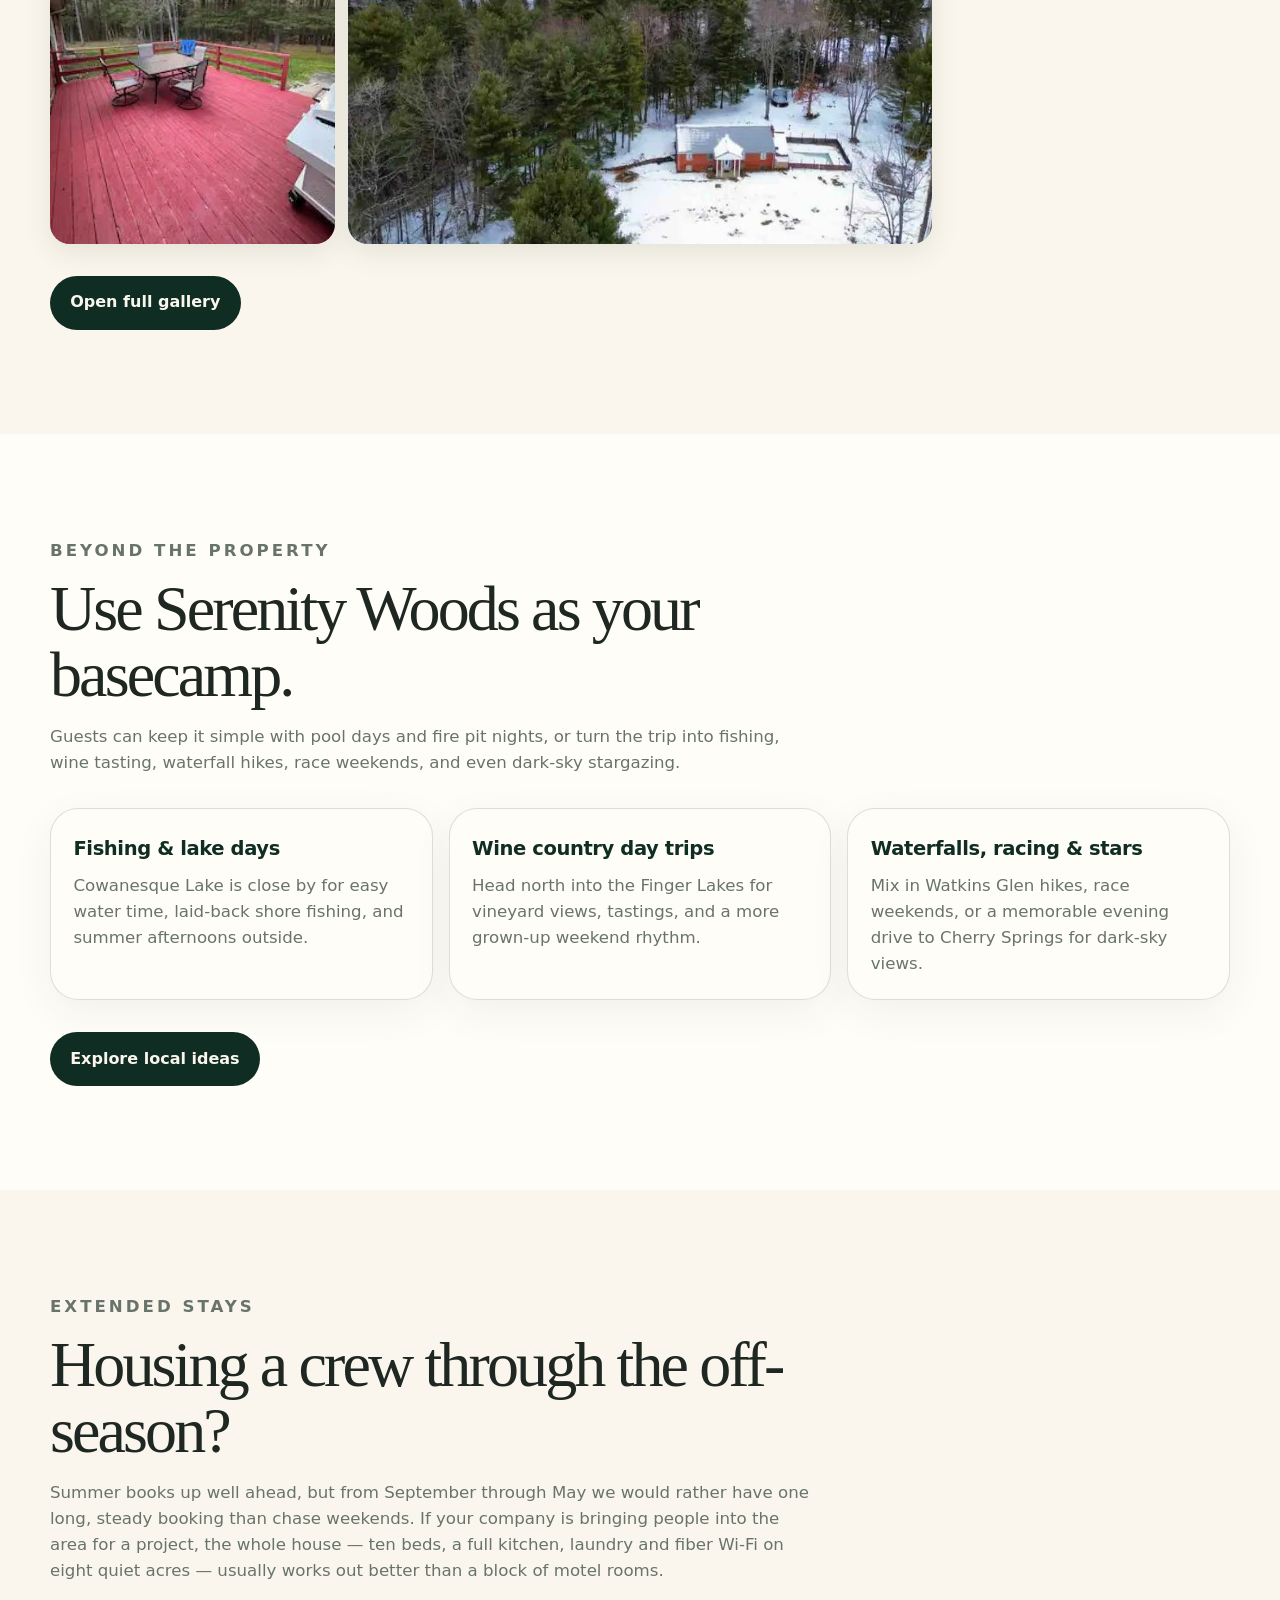
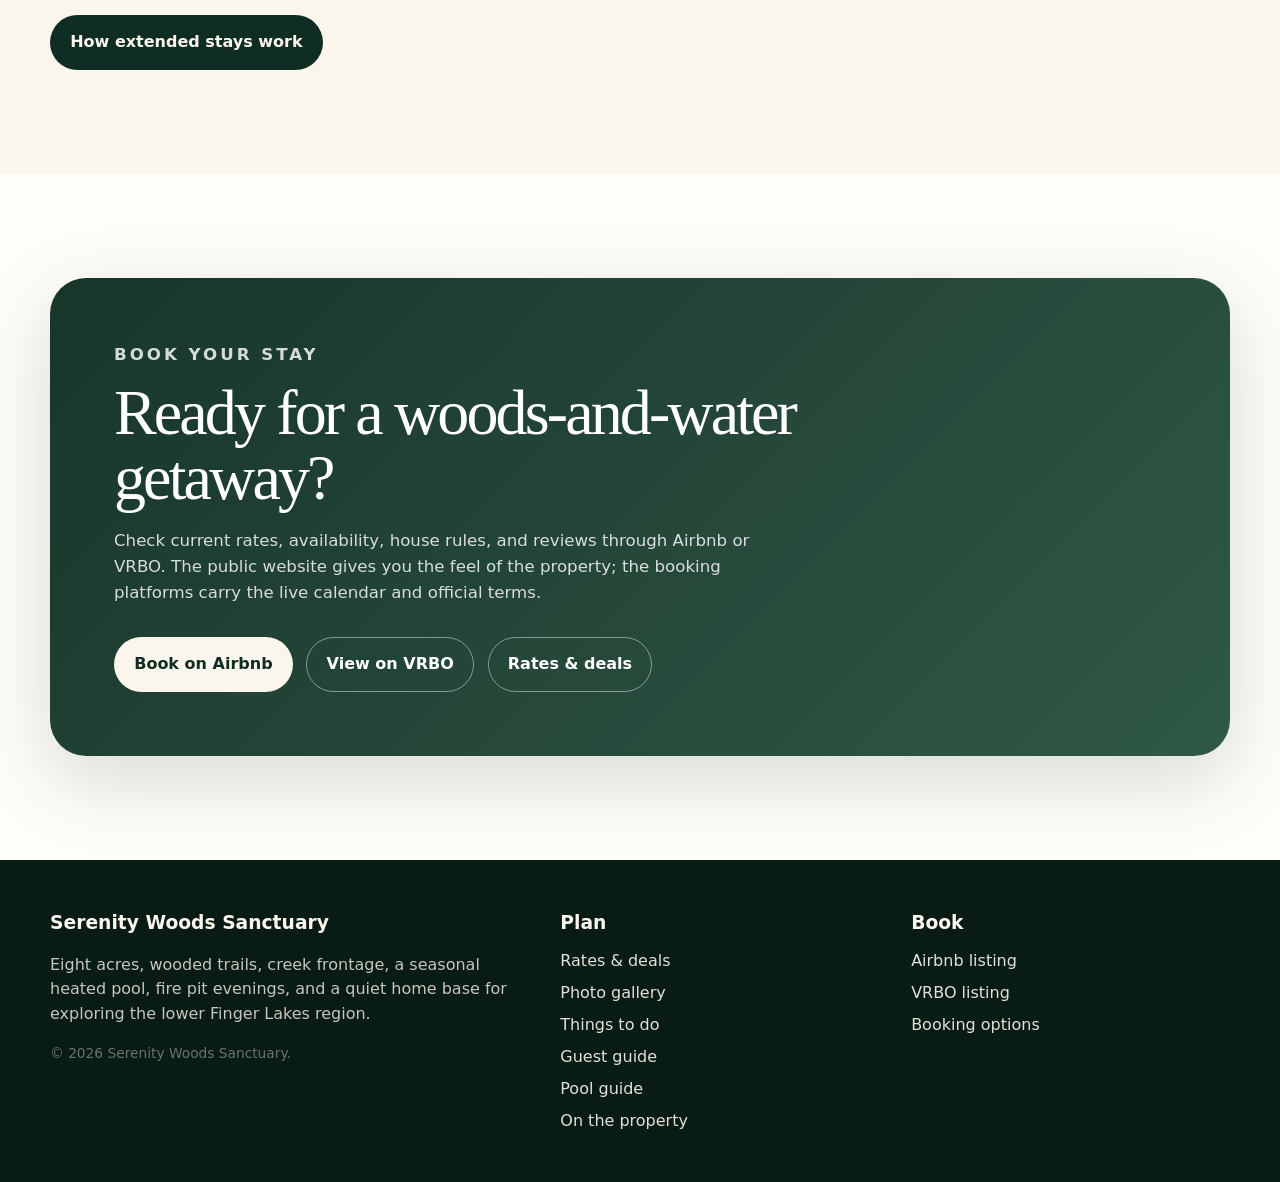
==== commit c7833254: "Add files via upload" ====
--- a/index.html
+++ b/index.html
@@ -1,3 +1,4 @@
+<!-- build: rates link + extended-stay section v1 — 2026-08-30 -->
 <!doctype html><html lang="en"><head><meta charset="utf-8"><meta name="viewport" content="width=device-width, initial-scale=1"><title>Serenity Woods Sanctuary | Stay Serenity Woods</title><meta name="description" content="Private woods-and-water vacation rental near Cowanesque Lake, Corning, Watkins Glen, Wellsboro, and the PA Grand Canyon."><link rel="canonical" href="https://stayserenitywoods.com/"><meta property="og:title" content="Serenity Woods Sanctuary"><meta property="og:description" content="Private woods, creekside calm, and poolside days in the lower Finger Lakes region."><meta property="og:image" content="https://stayserenitywoods.com/assets/images/hero-pool.jpg"><link rel="stylesheet" href="assets/styles.css"></head><body>
 <a class="skip-link" href="#main">Skip to content</a>
 <div class="topbar">Private woods-and-water retreat near Cowanesque Lake, Corning, Watkins Glen & the PA Grand Canyon</div>
@@ -17,12 +18,12 @@
 <section class="section alt"><div class="container"><div class="section-head"><p class="eyebrow">Sleeping Arrangements</p><h2>Designed for families and friend groups.</h2><p>The house sleeps up to 10 guests across three bedrooms, making it flexible for family trips, couples weekends, and small group retreats.</p></div><div class="sleeping"><article class="sleep-card"><img src="assets/images/king-bedroom.jpg" alt="King bedroom with ceiling fan"><div><h3>King bedroom</h3><p>Large primary bedroom with king bed, nightstands, ceiling fan, and updated flooring.</p></div></article><article class="sleep-card"><img src="assets/images/bunk-room.jpg" alt="Bunk room at Serenity Woods"><div><h3>Queen + bunk setup</h3><p>Flexible sleeping space for kids, cousins, or a mixed family/friend group.</p></div></article></div><div class="amenity-grid" style="margin-top:1rem"><div class="amenity">3 bedrooms</div><div class="amenity">2 bathrooms</div><div class="amenity">Full kitchen</div><div class="amenity">Fast fiber Wi‑Fi</div><div class="amenity">Washer & dryer</div><div class="amenity">Air conditioning</div><div class="amenity">Seasonal pool</div><div class="amenity">Outdoor griddle</div></div></div></section>
 <section class="section nearby"><div class="container"><div class="section-head"><p class="eyebrow">Explore Nearby</p><h2>Use Serenity Woods as your basecamp.</h2><p>Stay quiet and tucked away, then drive out for lake days, museums, wineries, waterfall hikes, racing events, restaurants, and scenic overlooks.</p></div><div class="cards"><article class="card"><h3>Cowanesque Lake</h3><p>About a mile from the property for fishing, boating, swimming, and relaxed lake days.</p></article><article class="card"><h3>Corning, NY</h3><p>Dining, shopping, breweries, and the Corning Museum of Glass within an easy drive.</p></article><article class="card"><h3>Watkins Glen & Finger Lakes</h3><p>Waterfalls, wineries, race weekends, Seneca Lake drives, and classic Finger Lakes scenery.</p></article><article class="card"><h3>Wellsboro & PA Grand Canyon</h3><p>Scenic overlooks, trails, biking, foliage, and one of Pennsylvania’s best-known natural attractions.</p></article><article class="card"><h3>Friend weekends</h3><p>Pool afternoons, fire pit nights, breweries, wine tours, food runs, and a comfortable place to gather.</p></article><article class="card"><h3>Family trips</h3><p>Creek exploring, board games, yard space, pool time, lake days, and room for everyone to settle in.</p></article></div></div></section>
 <section class="section"><div class="container"><div class="section-head"><p class="eyebrow">Photos</p><h2>A few reasons to stay outside.</h2></div><div class="photo-grid"><a class="wide" href="assets/images/pool-day.jpg" data-lightbox><img src="assets/images/pool-day.jpg" alt="Pool with hillside view"></a><a href="assets/images/kitchen.jpg" data-lightbox><img src="assets/images/kitchen.jpg" alt="Kitchen"></a><a href="assets/images/living-room.jpg" data-lightbox><img src="assets/images/living-room.jpg" alt="Living room"></a><a href="assets/images/deck.jpg" data-lightbox><img src="assets/images/deck.jpg" alt="Deck with outdoor seating"></a><a class="wide" href="assets/images/aerial-woods.jpg" data-lightbox><img src="assets/images/aerial-woods.jpg" alt="Aerial view of the wooded property"></a></div><div class="actions"><a class="button dark" href="gallery.html">Open full gallery</a></div></div></section>
-<section class="section alt"><div class="container"><div class="section-head"><p class="eyebrow">Beyond the property</p><h2>Use Serenity Woods as your basecamp.</h2><p>Guests can keep it simple with pool days and fire pit nights, or turn the trip into fishing, wine tasting, waterfall hikes, race weekends, and even dark-sky stargazing.</p></div><div class="cards"><article class="card"><h3>Fishing & lake days</h3><p>Cowanesque Lake is close by for easy water time, laid-back shore fishing, and summer afternoons outside.</p></article><article class="card"><h3>Wine country day trips</h3><p>Head north into the Finger Lakes for vineyard views, tastings, and a more grown-up weekend rhythm.</p></article><article class="card"><h3>Waterfalls, racing & stars</h3><p>Mix in Watkins Glen hikes, race weekends, or a memorable evening drive to Cherry Springs for dark-sky views.</p></article></div><div class="actions"><a class="button dark" href="things-to-do.html">Explore local ideas</a></div></div></section><section class="section alt" id="book"><div class="container"><div class="cta"><p class="eyebrow">Book Your Stay</p><h2>Ready for a woods-and-water getaway?</h2><p>Check current rates, availability, house rules, and reviews through Airbnb or VRBO. The public website gives you the feel of the property; the booking platforms carry the live calendar and official terms.</p><div class="actions"><a class="button primary" href="https://www.airbnb.com/h/serenitywoodssanctuary">Book on Airbnb</a><a class="button outline" href="https://www.vrbo.com/3928138">View on VRBO</a></div></div></div></section>
+<section class="section alt"><div class="container"><div class="section-head"><p class="eyebrow">Beyond the property</p><h2>Use Serenity Woods as your basecamp.</h2><p>Guests can keep it simple with pool days and fire pit nights, or turn the trip into fishing, wine tasting, waterfall hikes, race weekends, and even dark-sky stargazing.</p></div><div class="cards"><article class="card"><h3>Fishing & lake days</h3><p>Cowanesque Lake is close by for easy water time, laid-back shore fishing, and summer afternoons outside.</p></article><article class="card"><h3>Wine country day trips</h3><p>Head north into the Finger Lakes for vineyard views, tastings, and a more grown-up weekend rhythm.</p></article><article class="card"><h3>Waterfalls, racing & stars</h3><p>Mix in Watkins Glen hikes, race weekends, or a memorable evening drive to Cherry Springs for dark-sky views.</p></article></div><div class="actions"><a class="button dark" href="things-to-do.html">Explore local ideas</a></div></div></section><section class="section" id="extended-stays"><div class="container"><div class="section-head"><p class="eyebrow">Extended stays</p><h2>Housing a crew through the off-season?</h2><p>Summer books up well ahead, but from September through May we would rather have one long, steady booking than chase weekends. If your company is bringing people into the area for a project, the whole house — ten beds, a full kitchen, laundry and fiber Wi-Fi on eight quiet acres — usually works out better than a block of motel rooms.</p></div><div class="actions"><a class="button dark" href="rates.html#extended">How extended stays work</a></div></div></section><section class="section alt" id="book"><div class="container"><div class="cta"><p class="eyebrow">Book Your Stay</p><h2>Ready for a woods-and-water getaway?</h2><p>Check current rates, availability, house rules, and reviews through Airbnb or VRBO. The public website gives you the feel of the property; the booking platforms carry the live calendar and official terms.</p><div class="actions"><a class="button primary" href="https://www.airbnb.com/h/serenitywoodssanctuary">Book on Airbnb</a><a class="button outline" href="https://www.vrbo.com/3928138">View on VRBO</a><a class="button outline" href="rates.html">Rates &amp; deals</a></div></div></div></section>
 </main>
 <footer class="site-footer">
   <div class="footer-grid">
     <div><h3>Serenity Woods Sanctuary</h3><p>Eight acres, wooded trails, creek frontage, a seasonal heated pool, fire pit evenings, and a quiet home base for exploring the lower Finger Lakes region.</p><p class="fine-print">© <span id="year"></span> Serenity Woods Sanctuary.</p></div>
-    <div><h3>Plan</h3><div class="footer-links"><a href="gallery.html">Photo gallery</a><a href="things-to-do.html">Things to do</a><a href="guest-guide.html">Guest guide</a><a href="pool.html">Pool guide</a><a href="property-fun.html">On the property</a></div></div>
+    <div><h3>Plan</h3><div class="footer-links"><a href="rates.html">Rates &amp; deals</a><a href="gallery.html">Photo gallery</a><a href="things-to-do.html">Things to do</a><a href="guest-guide.html">Guest guide</a><a href="pool.html">Pool guide</a><a href="property-fun.html">On the property</a></div></div>
     <div><h3>Book</h3><div class="footer-links"><a href="https://www.airbnb.com/h/serenitywoodssanctuary">Airbnb listing</a><a href="https://www.vrbo.com/3928138">VRBO listing</a><a href="index.html#book">Booking options</a></div></div>
   </div>
 </footer>
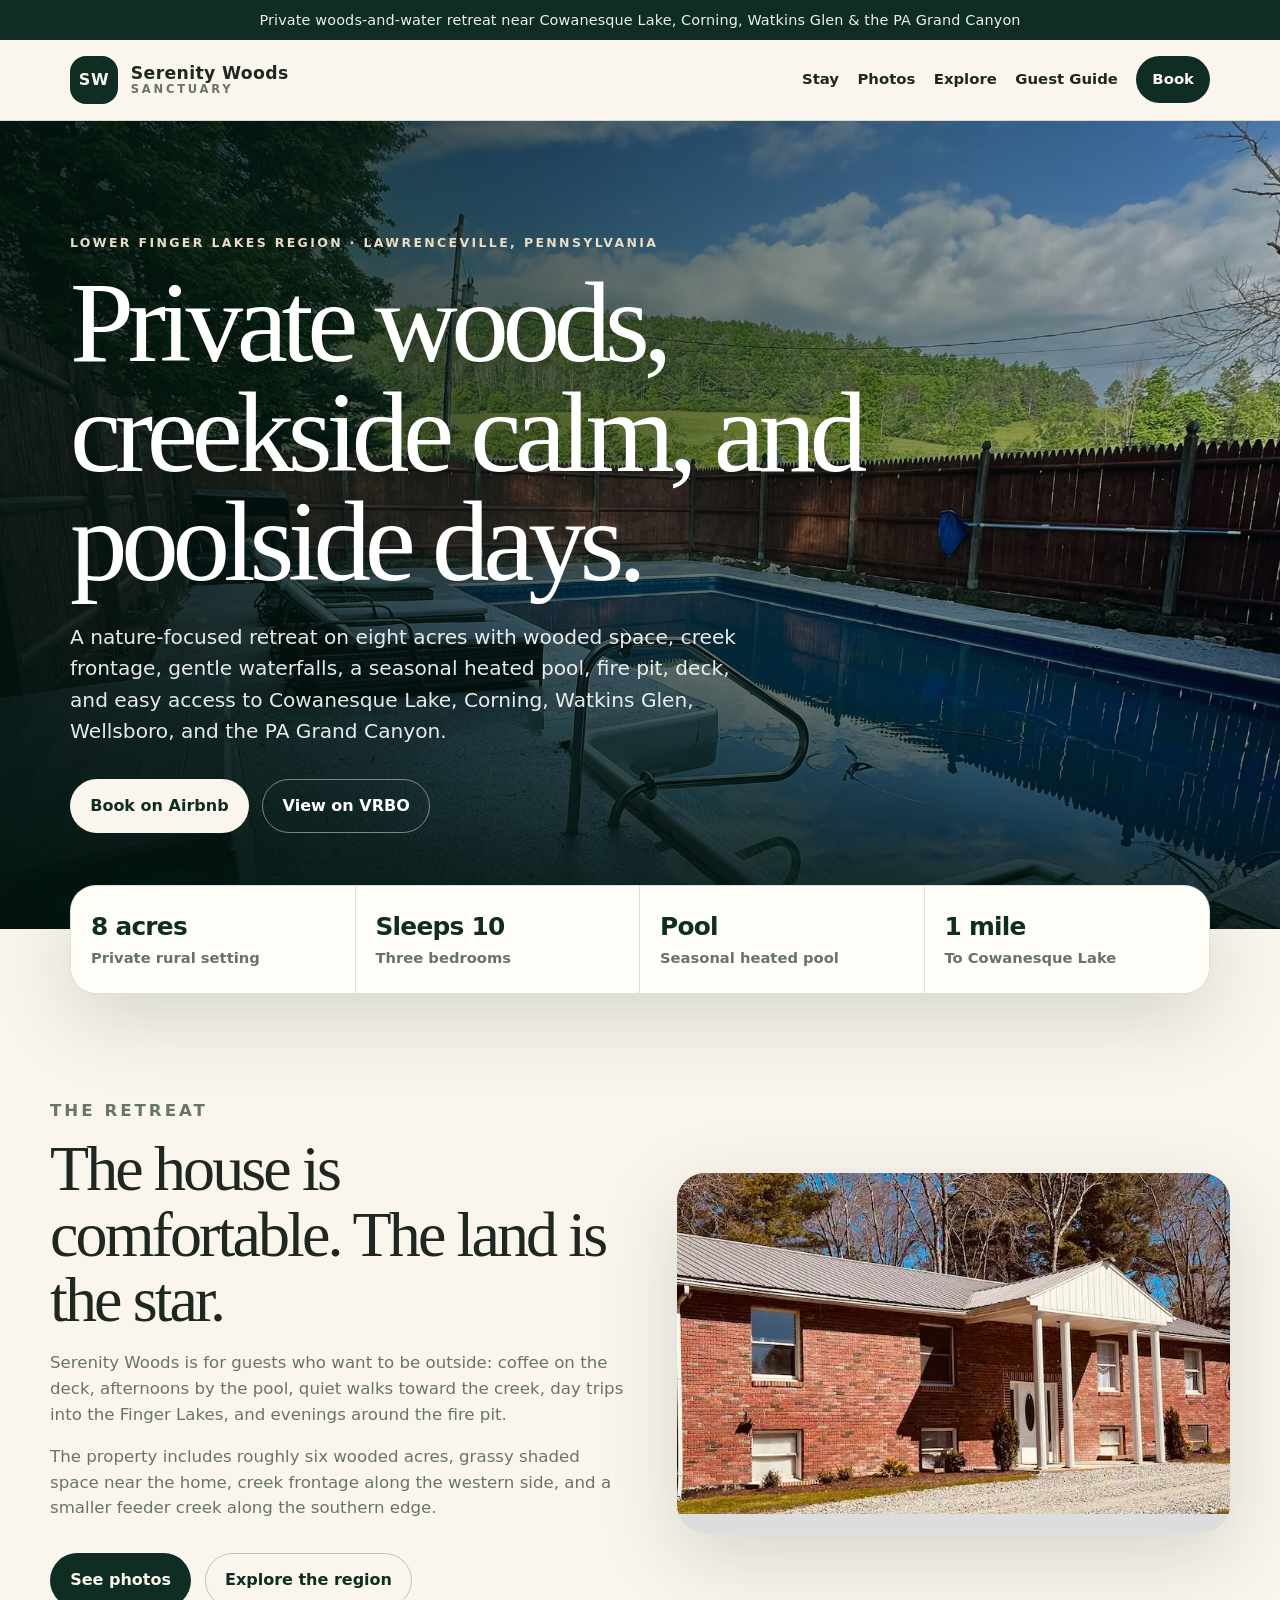
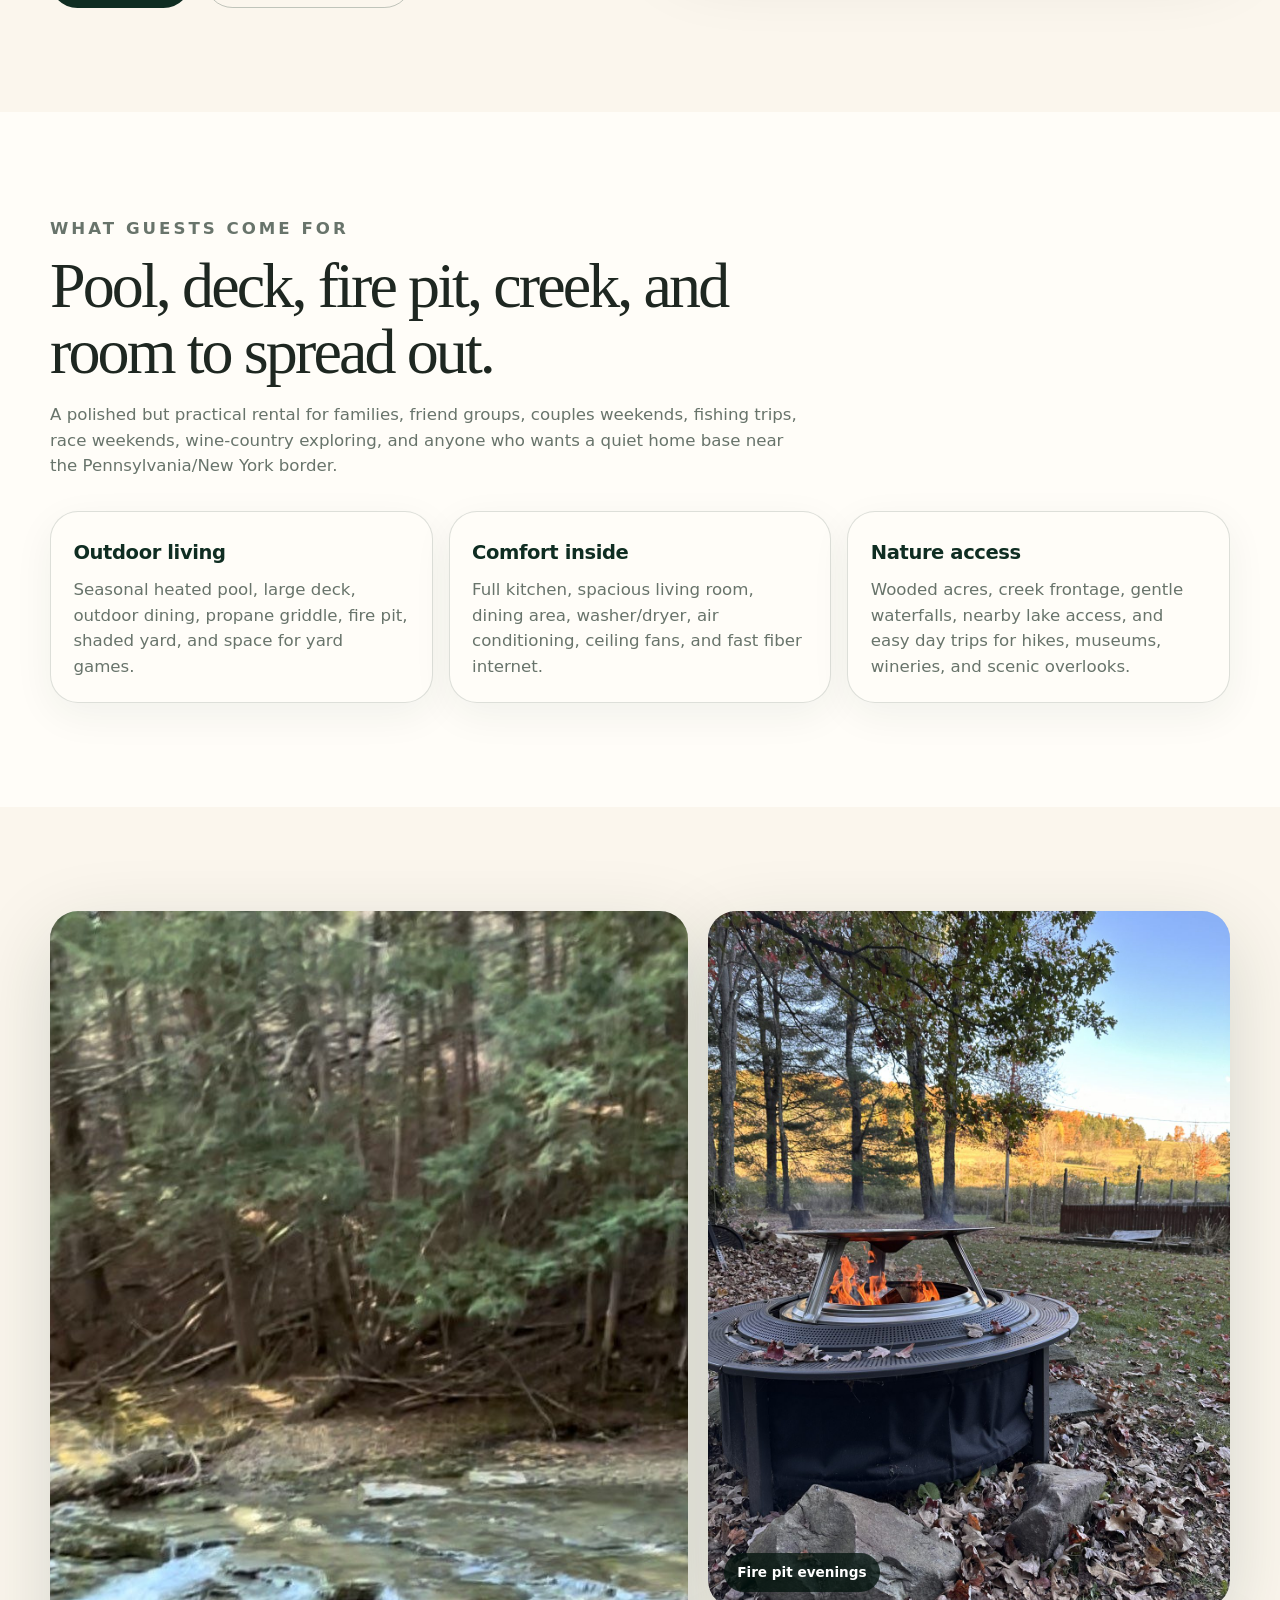
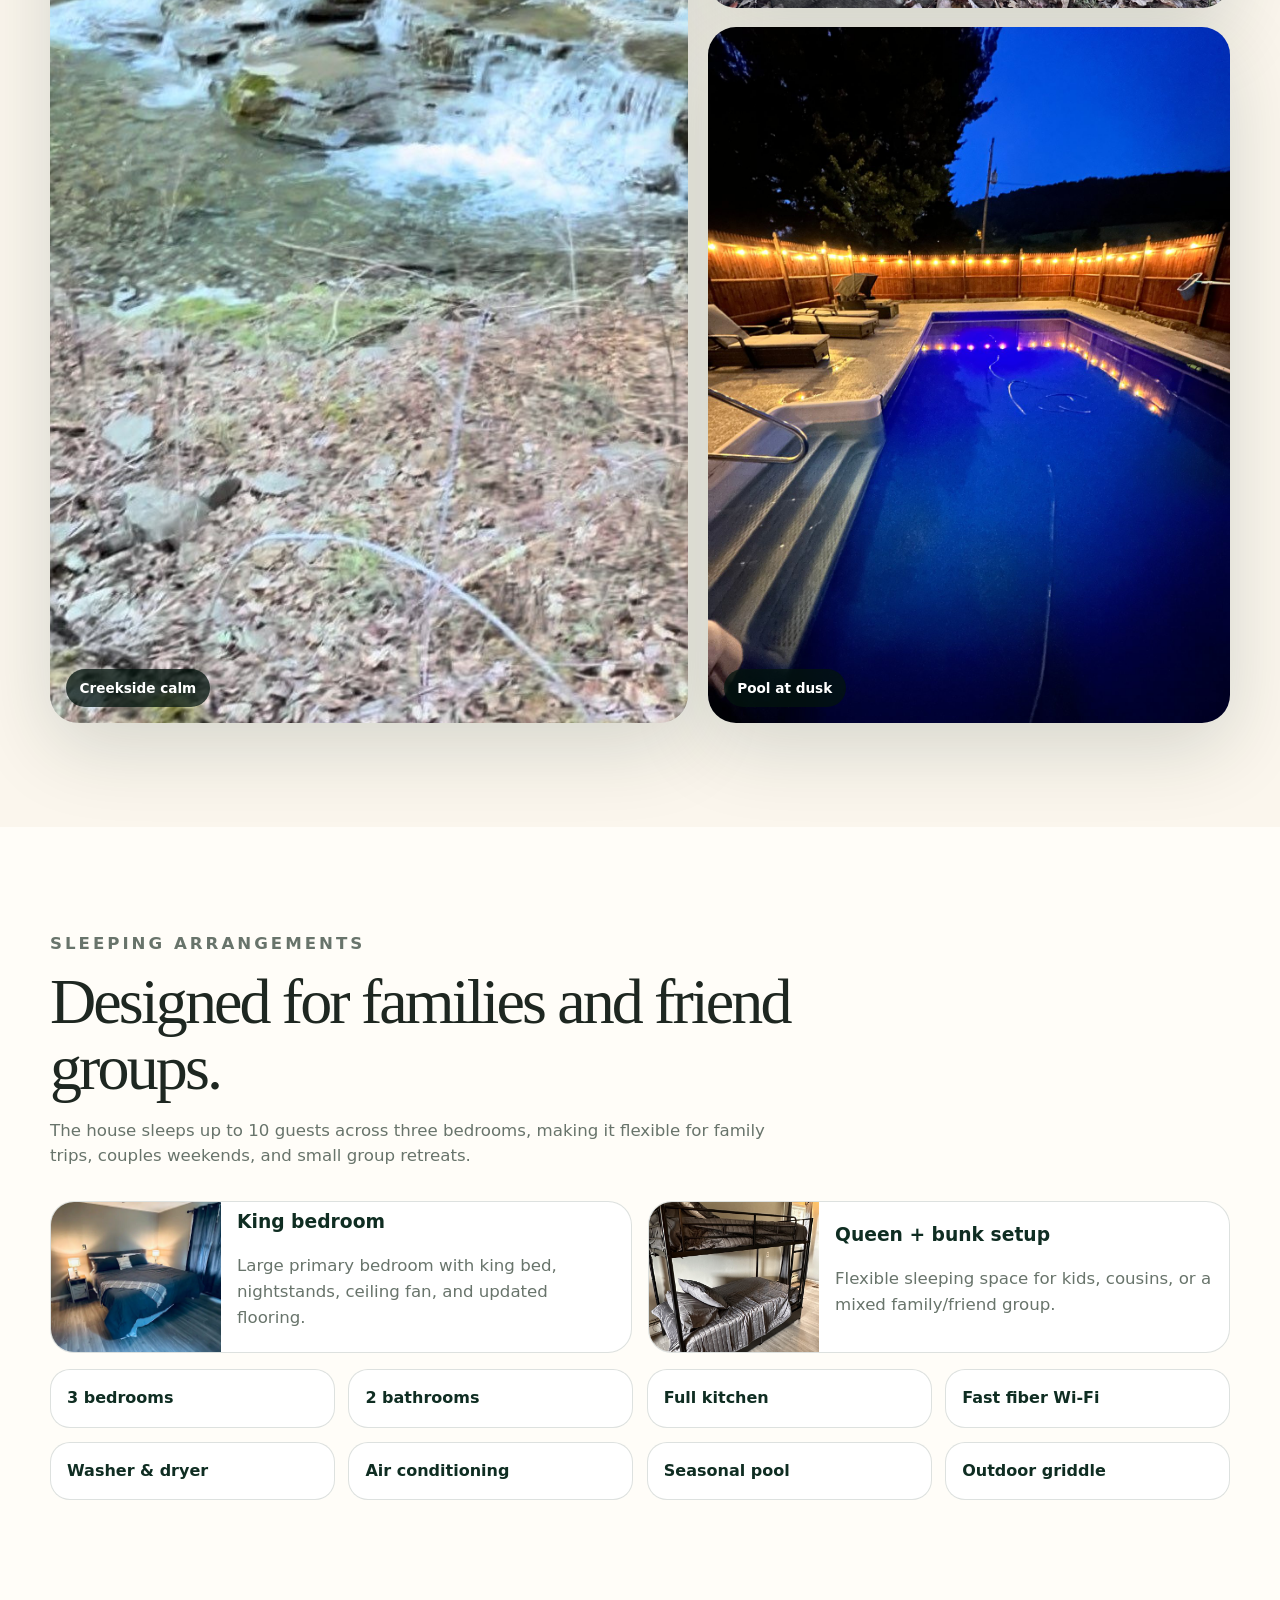
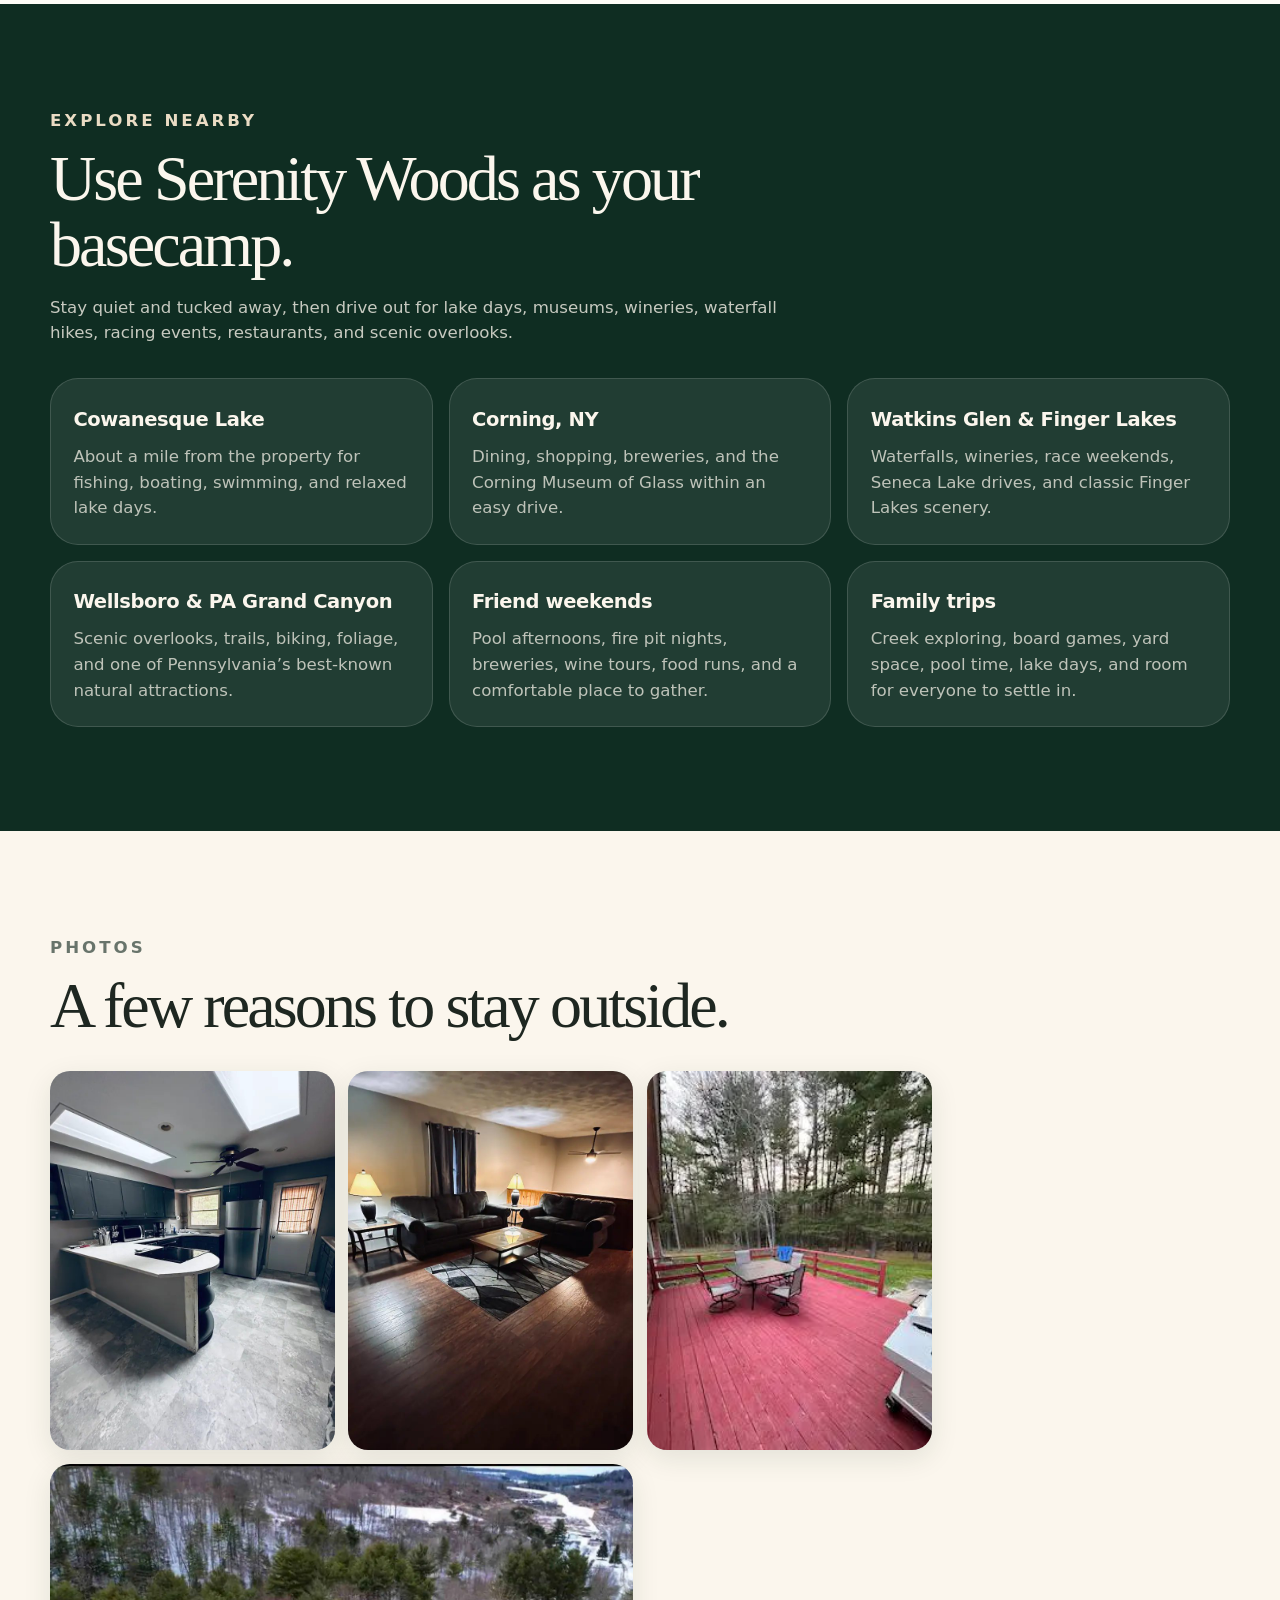
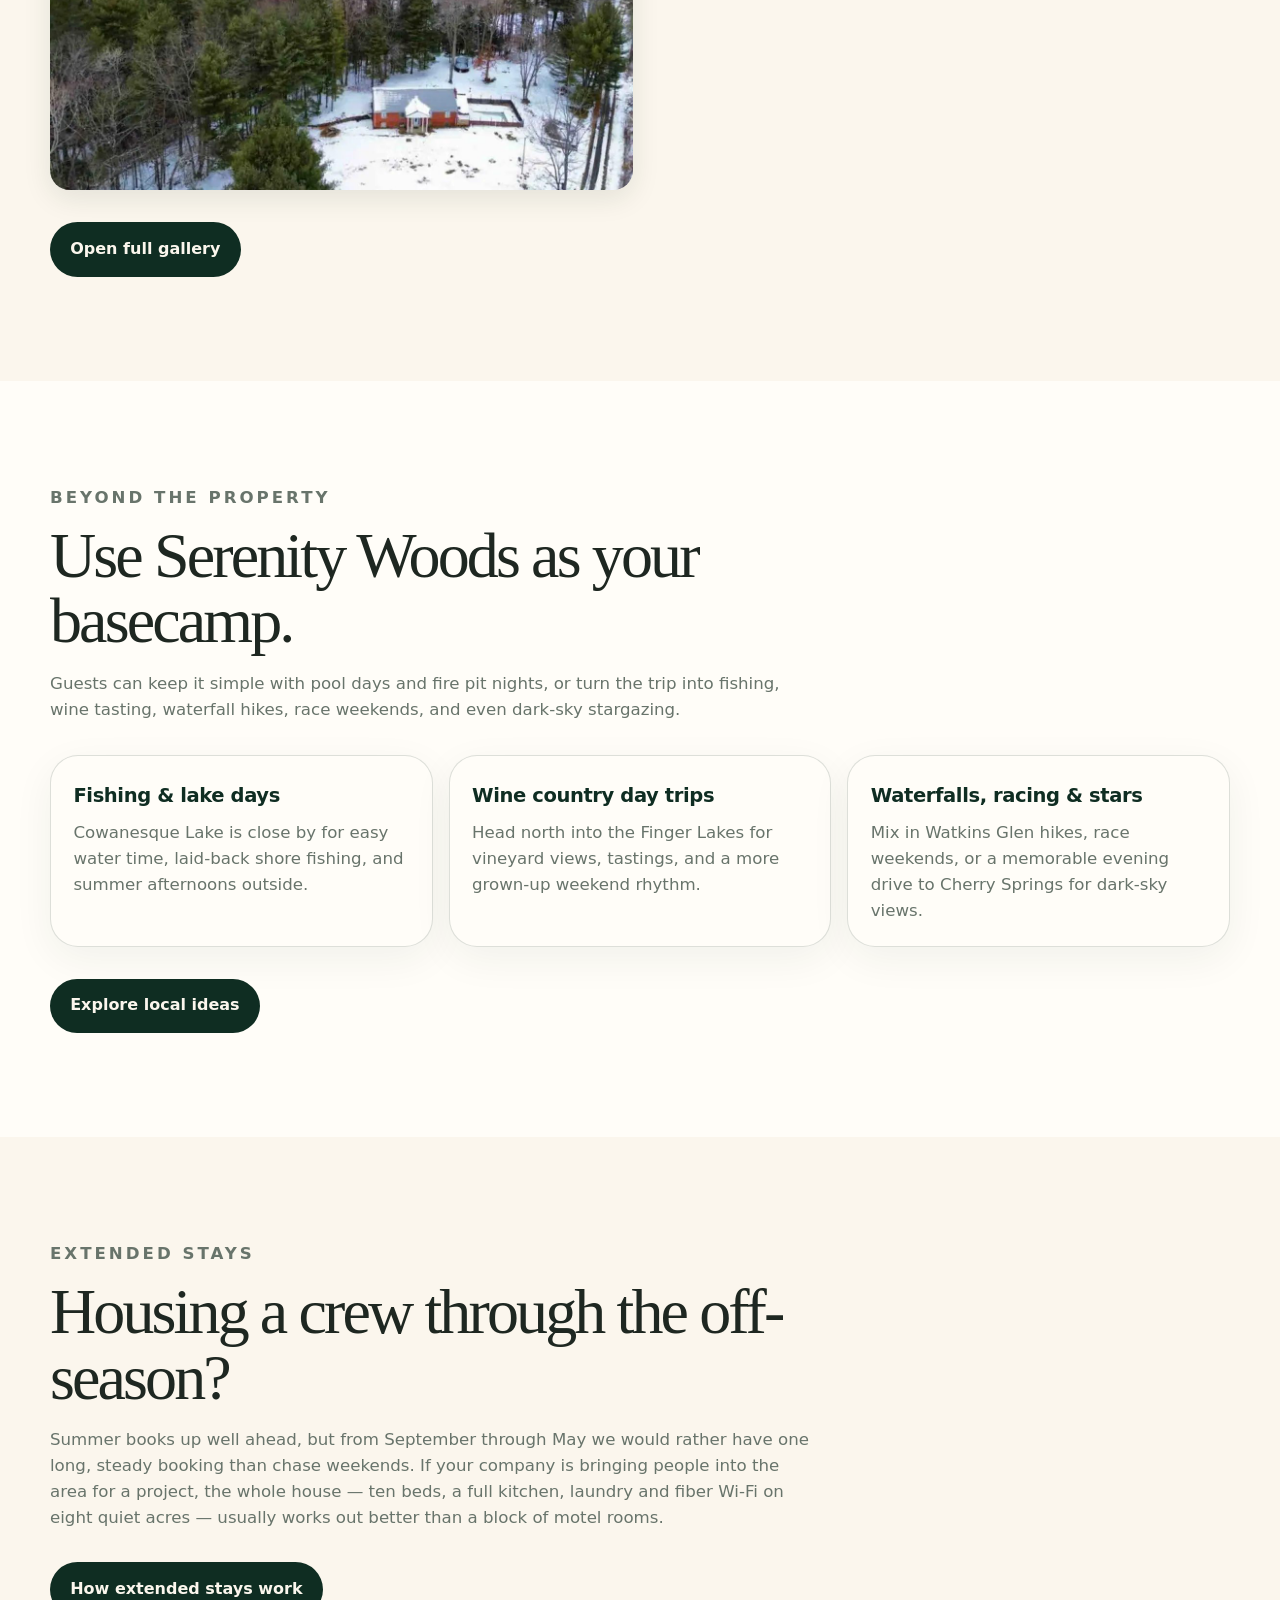
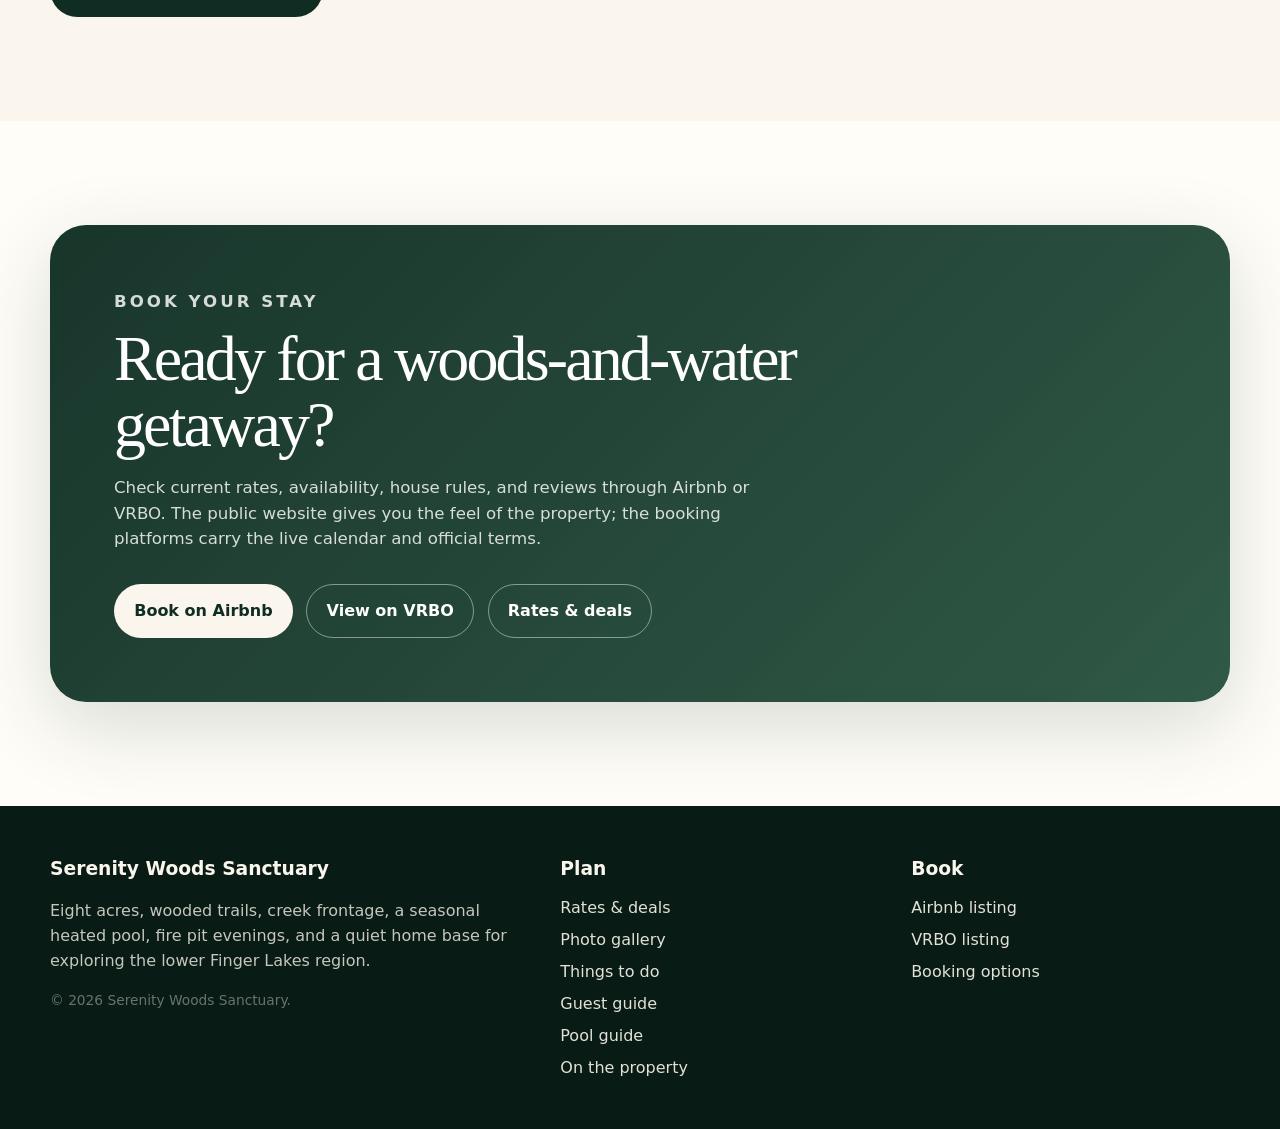
==== commit 13aac498: "Update photos section in index.html Replaced the photos section to include additional images and upd" ====
--- a/index.html
+++ b/index.html
@@ -17,7 +17,7 @@
 <section class="section"><div class="container showcase"><a class="captioned showcase-main" href="assets/images/creek.jpg" data-lightbox><img src="assets/images/creek.jpg" alt="Creek with gentle waterfalls at Serenity Woods"><span class="cap">Creekside calm</span></a><div class="stack"><a class="captioned" href="assets/images/firepit.jpg" data-lightbox><img src="assets/images/firepit.jpg" alt="Fire pit at Serenity Woods"><span class="cap">Fire pit evenings</span></a><a class="captioned" href="assets/images/pool-night.jpg" data-lightbox><img src="assets/images/pool-night.jpg" alt="Pool at night with string lights"><span class="cap">Pool at dusk</span></a></div></div></section>
 <section class="section alt"><div class="container"><div class="section-head"><p class="eyebrow">Sleeping Arrangements</p><h2>Designed for families and friend groups.</h2><p>The house sleeps up to 10 guests across three bedrooms, making it flexible for family trips, couples weekends, and small group retreats.</p></div><div class="sleeping"><article class="sleep-card"><img src="assets/images/king-bedroom.jpg" alt="King bedroom with ceiling fan"><div><h3>King bedroom</h3><p>Large primary bedroom with king bed, nightstands, ceiling fan, and updated flooring.</p></div></article><article class="sleep-card"><img src="assets/images/bunk-room.jpg" alt="Bunk room at Serenity Woods"><div><h3>Queen + bunk setup</h3><p>Flexible sleeping space for kids, cousins, or a mixed family/friend group.</p></div></article></div><div class="amenity-grid" style="margin-top:1rem"><div class="amenity">3 bedrooms</div><div class="amenity">2 bathrooms</div><div class="amenity">Full kitchen</div><div class="amenity">Fast fiber Wi‑Fi</div><div class="amenity">Washer & dryer</div><div class="amenity">Air conditioning</div><div class="amenity">Seasonal pool</div><div class="amenity">Outdoor griddle</div></div></div></section>
 <section class="section nearby"><div class="container"><div class="section-head"><p class="eyebrow">Explore Nearby</p><h2>Use Serenity Woods as your basecamp.</h2><p>Stay quiet and tucked away, then drive out for lake days, museums, wineries, waterfall hikes, racing events, restaurants, and scenic overlooks.</p></div><div class="cards"><article class="card"><h3>Cowanesque Lake</h3><p>About a mile from the property for fishing, boating, swimming, and relaxed lake days.</p></article><article class="card"><h3>Corning, NY</h3><p>Dining, shopping, breweries, and the Corning Museum of Glass within an easy drive.</p></article><article class="card"><h3>Watkins Glen & Finger Lakes</h3><p>Waterfalls, wineries, race weekends, Seneca Lake drives, and classic Finger Lakes scenery.</p></article><article class="card"><h3>Wellsboro & PA Grand Canyon</h3><p>Scenic overlooks, trails, biking, foliage, and one of Pennsylvania’s best-known natural attractions.</p></article><article class="card"><h3>Friend weekends</h3><p>Pool afternoons, fire pit nights, breweries, wine tours, food runs, and a comfortable place to gather.</p></article><article class="card"><h3>Family trips</h3><p>Creek exploring, board games, yard space, pool time, lake days, and room for everyone to settle in.</p></article></div></div></section>
-<section class="section"><div class="container"><div class="section-head"><p class="eyebrow">Photos</p><h2>A few reasons to stay outside.</h2></div><div class="photo-grid"><a class="wide" href="assets/images/pool-day.jpg" data-lightbox><img src="assets/images/pool-day.jpg" alt="Pool with hillside view"></a><a href="assets/images/kitchen.jpg" data-lightbox><img src="assets/images/kitchen.jpg" alt="Kitchen"></a><a href="assets/images/living-room.jpg" data-lightbox><img src="assets/images/living-room.jpg" alt="Living room"></a><a href="assets/images/deck.jpg" data-lightbox><img src="assets/images/deck.jpg" alt="Deck with outdoor seating"></a><a class="wide" href="assets/images/aerial-woods.jpg" data-lightbox><img src="assets/images/aerial-woods.jpg" alt="Aerial view of the wooded property"></a></div><div class="actions"><a class="button dark" href="gallery.html">Open full gallery</a></div></div></section>
+<section class="section"><div class="container"><div class="section-head"><p class="eyebrow">Photos</p><h2>A few reasons to stay outside.</h2></div><div class="photo-grid"><a href="assets/images/kitchen.jpg" data-lightbox><img src="assets/images/kitchen.jpg" alt="Kitchen"></a><a href="assets/images/living-room.jpg" data-lightbox><img src="assets/images/living-room.jpg" alt="Living room"></a><a href="assets/images/deck.jpg" data-lightbox><img src="assets/images/deck.jpg" alt="Deck with outdoor seating"></a><a class="wide" href="assets/images/aerial-woods.jpg" data-lightbox><img src="assets/images/aerial-woods.jpg" alt="Aerial view of the wooded property"></a></div><div class="actions"><a class="button dark" href="gallery.html">Open full gallery</a></div></div></section>
 <section class="section alt"><div class="container"><div class="section-head"><p class="eyebrow">Beyond the property</p><h2>Use Serenity Woods as your basecamp.</h2><p>Guests can keep it simple with pool days and fire pit nights, or turn the trip into fishing, wine tasting, waterfall hikes, race weekends, and even dark-sky stargazing.</p></div><div class="cards"><article class="card"><h3>Fishing & lake days</h3><p>Cowanesque Lake is close by for easy water time, laid-back shore fishing, and summer afternoons outside.</p></article><article class="card"><h3>Wine country day trips</h3><p>Head north into the Finger Lakes for vineyard views, tastings, and a more grown-up weekend rhythm.</p></article><article class="card"><h3>Waterfalls, racing & stars</h3><p>Mix in Watkins Glen hikes, race weekends, or a memorable evening drive to Cherry Springs for dark-sky views.</p></article></div><div class="actions"><a class="button dark" href="things-to-do.html">Explore local ideas</a></div></div></section><section class="section" id="extended-stays"><div class="container"><div class="section-head"><p class="eyebrow">Extended stays</p><h2>Housing a crew through the off-season?</h2><p>Summer books up well ahead, but from September through May we would rather have one long, steady booking than chase weekends. If your company is bringing people into the area for a project, the whole house — ten beds, a full kitchen, laundry and fiber Wi-Fi on eight quiet acres — usually works out better than a block of motel rooms.</p></div><div class="actions"><a class="button dark" href="rates.html#extended">How extended stays work</a></div></div></section><section class="section alt" id="book"><div class="container"><div class="cta"><p class="eyebrow">Book Your Stay</p><h2>Ready for a woods-and-water getaway?</h2><p>Check current rates, availability, house rules, and reviews through Airbnb or VRBO. The public website gives you the feel of the property; the booking platforms carry the live calendar and official terms.</p><div class="actions"><a class="button primary" href="https://www.airbnb.com/h/serenitywoodssanctuary">Book on Airbnb</a><a class="button outline" href="https://www.vrbo.com/3928138">View on VRBO</a><a class="button outline" href="rates.html">Rates &amp; deals</a></div></div></div></section>
 </main>
 <footer class="site-footer">
@@ -28,4 +28,4 @@
   </div>
 </footer>
 <div class="lightbox" aria-hidden="true"><button type="button">Close ×</button><img alt=""></div>
-<script src="assets/script.js"></script></body></html>+<script src="assets/script.js"></script></body></html>
